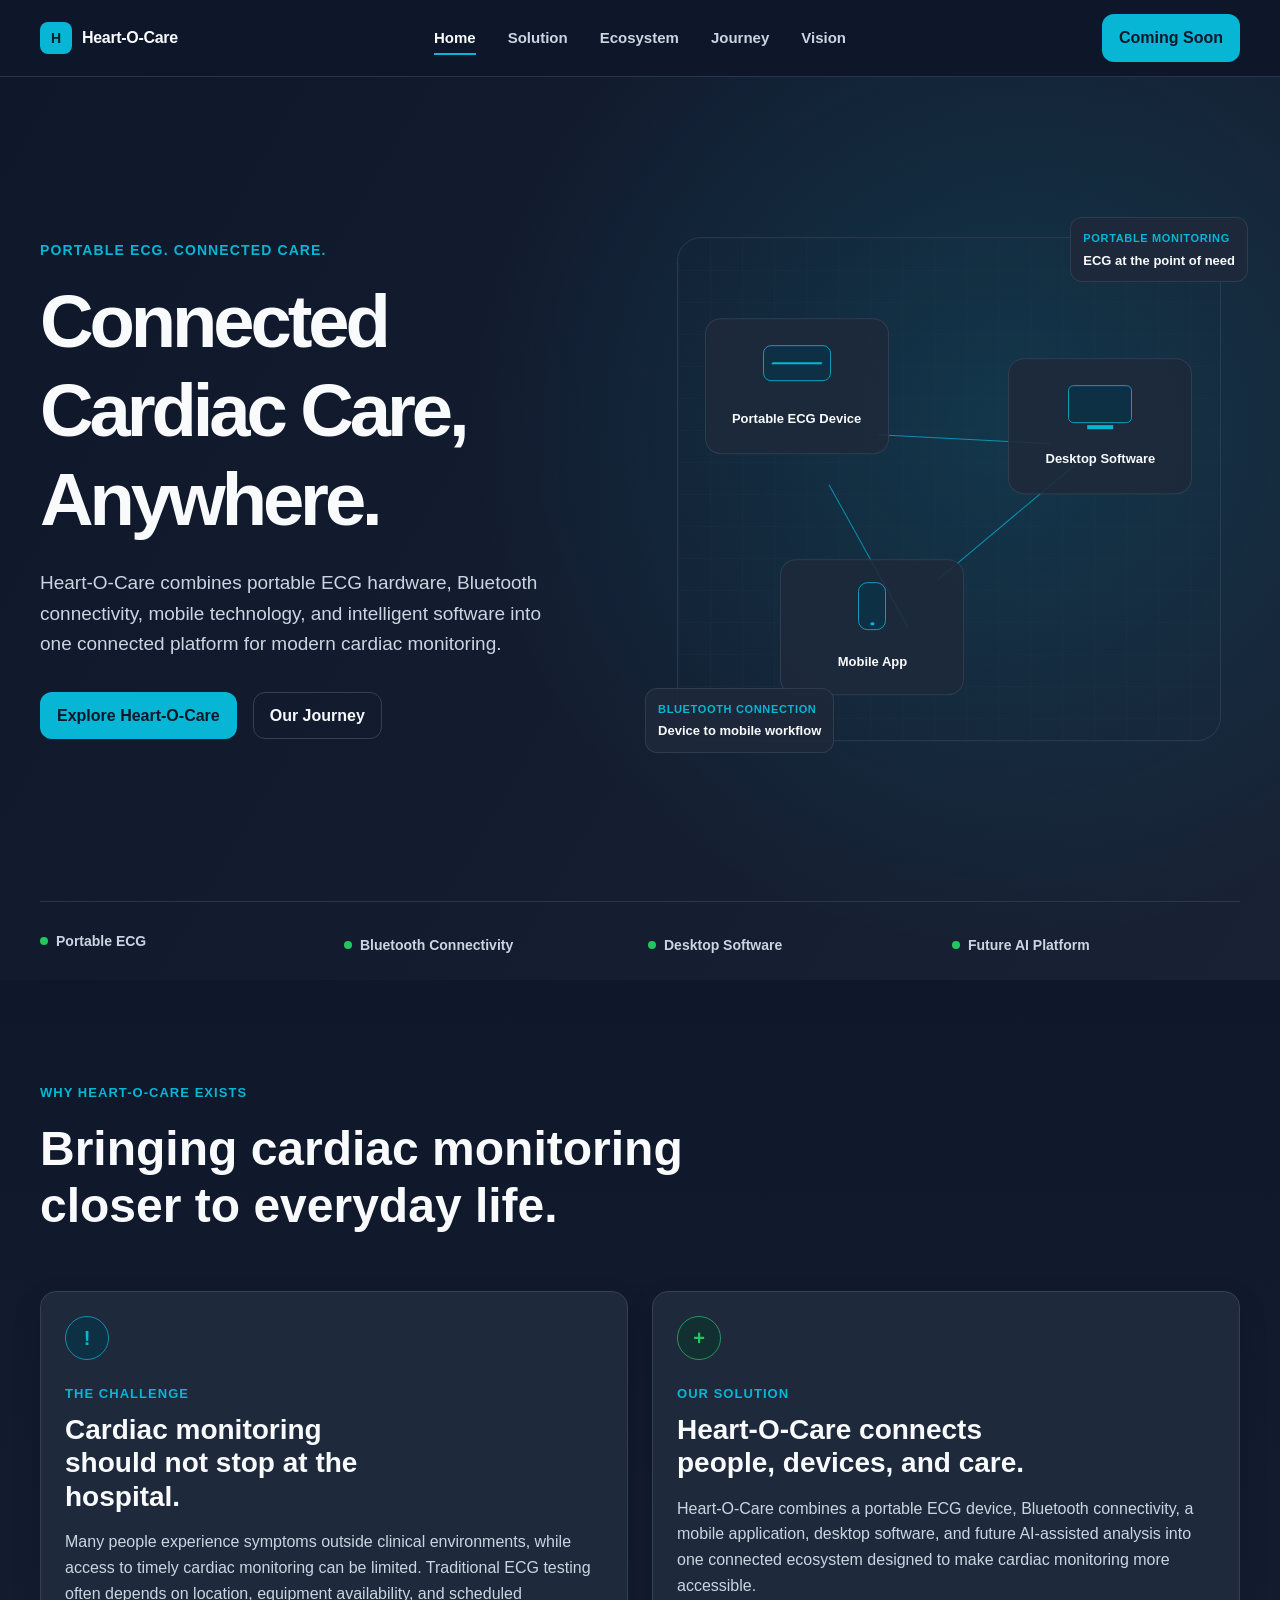
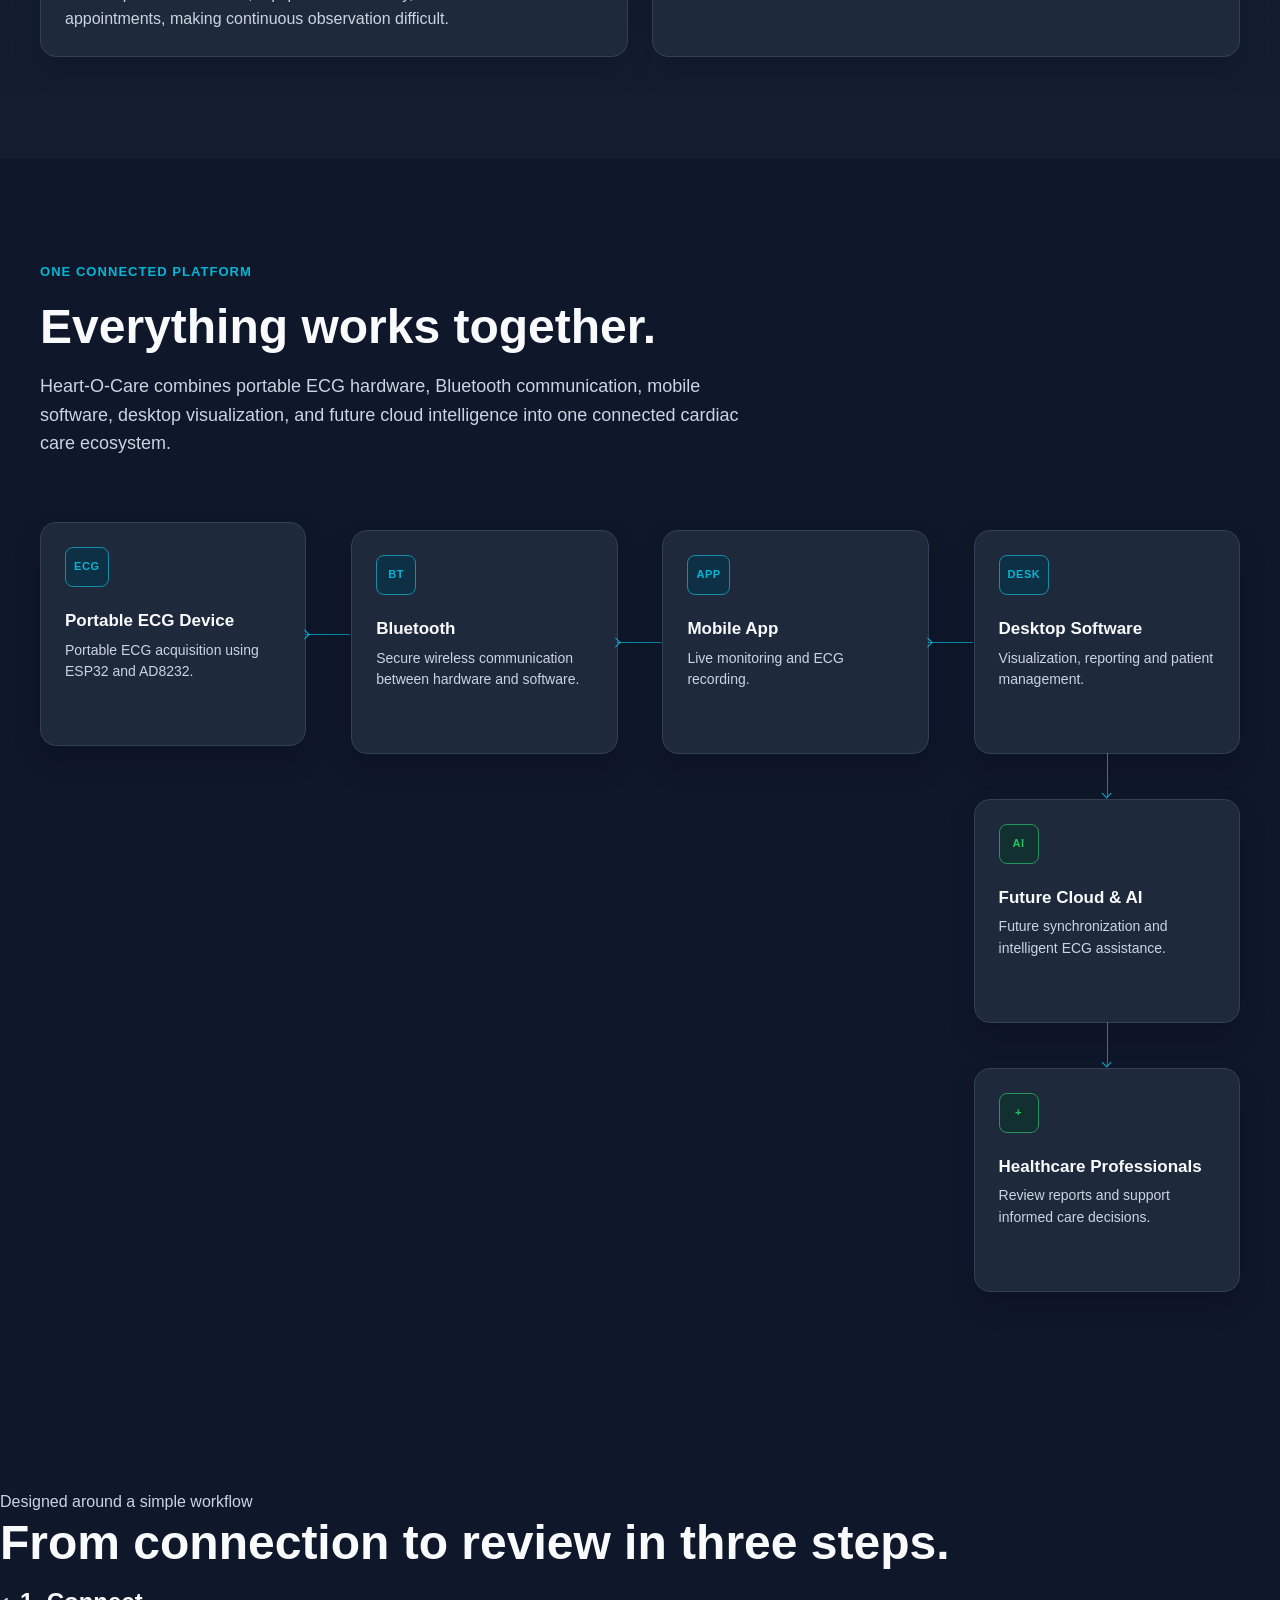
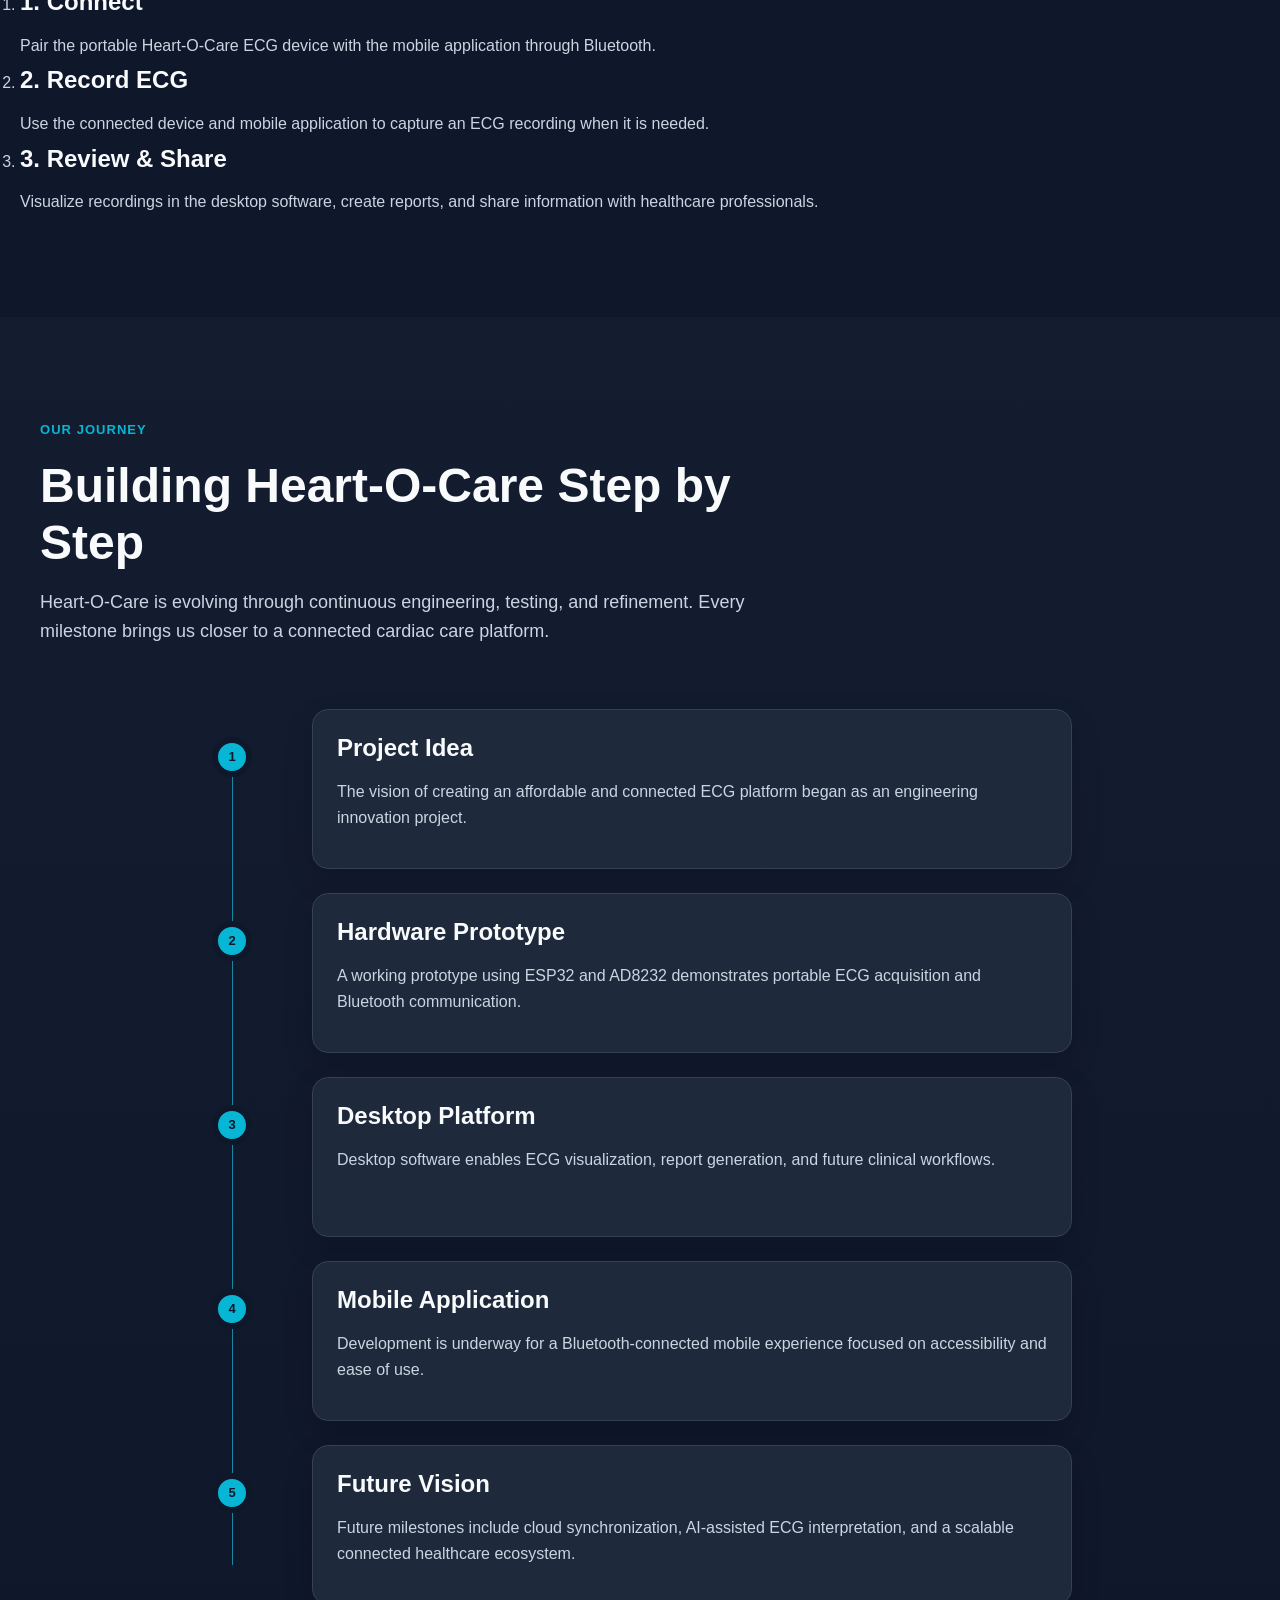
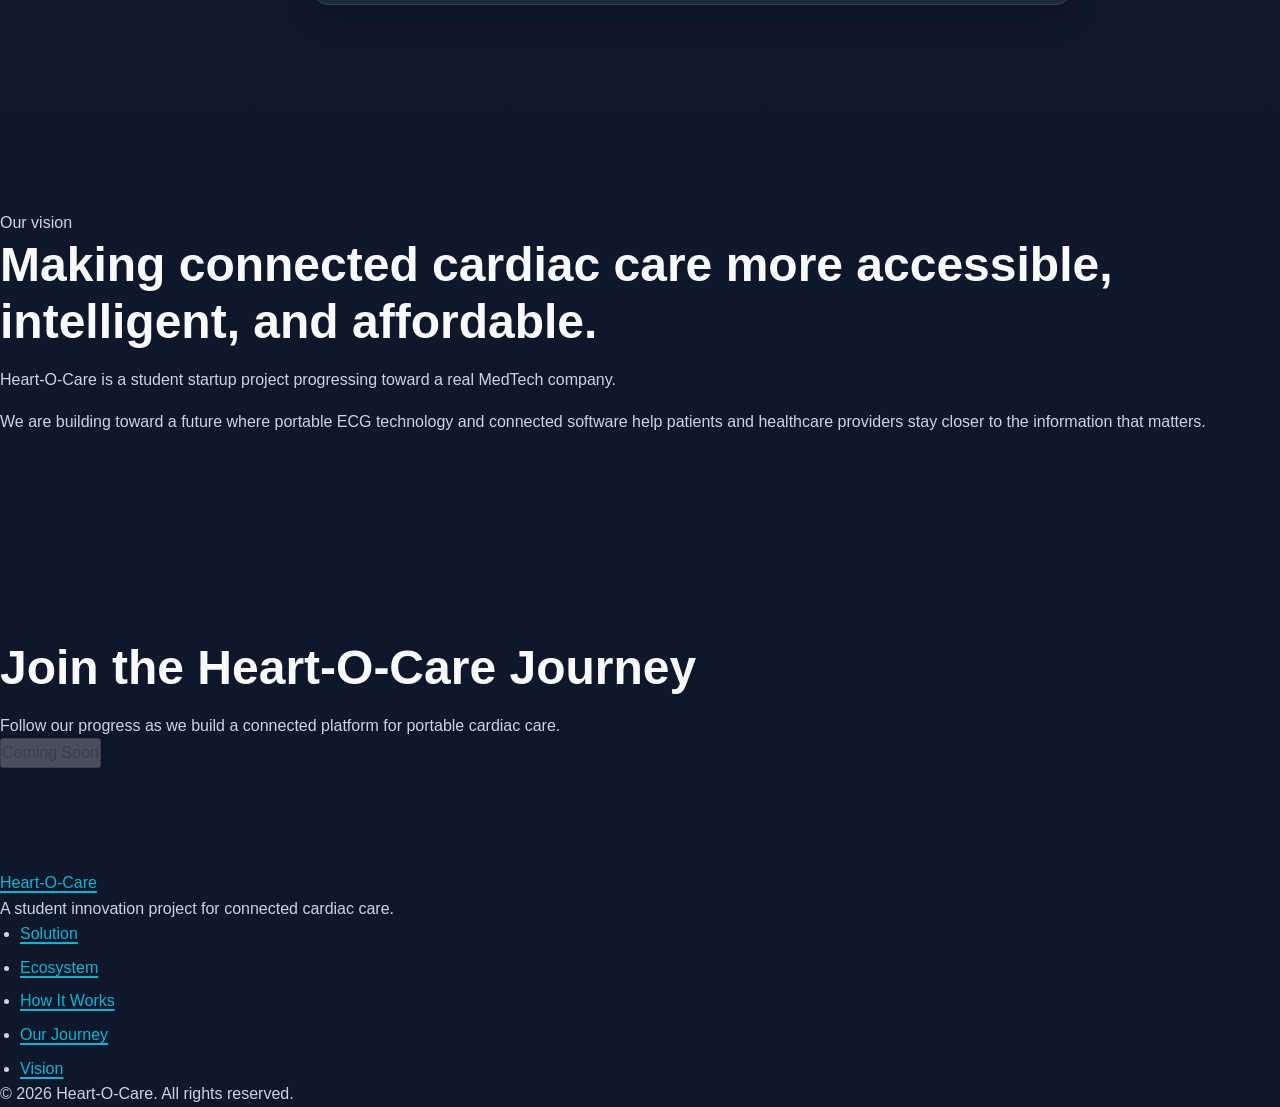
==== index.html @ 66ab2eec "git commit -m "HOC-008: Build responsive prototype journey timeline"" ====
<!DOCTYPE html>
<html lang="en">
<head>
  <meta charset="UTF-8">
  <meta name="viewport" content="width=device-width, initial-scale=1.0">
  <meta name="description" content="Heart-O-Care connects portable ECG hardware, mobile technology, and intelligent software for better cardiac monitoring.">
  <title>Heart-O-Care | Connected Cardiac Care</title>
  <link rel="stylesheet" href="style.css">
  <script src="script.js" defer></script>
</head>
<body>
  <!-- Header and Navigation -->
  <header class="site-header">
    <nav class="site-nav container" aria-label="Primary navigation">
      <a class="brand" href="#hero" aria-label="Heart-O-Care home">
        <span class="brand-mark" aria-hidden="true">H</span>
        <span>Heart-O-Care</span>
      </a>
      <button class="nav-toggle" type="button" aria-expanded="false" aria-controls="primary-navigation">
        <span class="sr-only">Toggle navigation menu</span>
        <span class="nav-toggle__bar" aria-hidden="true"></span>
        <span class="nav-toggle__bar" aria-hidden="true"></span>
        <span class="nav-toggle__bar" aria-hidden="true"></span>
      </button>
      <ul class="nav-menu" id="primary-navigation">
        <li><a class="nav-link" href="#hero" data-nav-link aria-current="page">Home</a></li>
        <li><a class="nav-link" href="#solution" data-nav-link>Solution</a></li>
        <li><a class="nav-link" href="#ecosystem" data-nav-link>Ecosystem</a></li>
        <li><a class="nav-link" href="#prototype-journey" data-nav-link>Journey</a></li>
        <li><a class="nav-link" href="#about" data-nav-link>Vision</a></li>
        <li class="nav-menu__cta"><a class="nav-cta button--primary" href="#contact">Coming Soon</a></li>
      </ul>
      <a class="nav-cta button--primary" href="#contact">Coming Soon</a>
    </nav>
  </header>

  <main>
    <!-- Hero -->
    <section id="hero" class="hero" aria-labelledby="hero-title">
      <div class="container hero__layout">
        <div class="hero__copy">
          <p class="hero__eyebrow">Portable ECG. Connected care.</p>
          <h1 id="hero-title">Connected Cardiac Care,<br>Anywhere.</h1>
          <p class="hero__description">Heart-O-Care combines portable ECG hardware, Bluetooth connectivity, mobile technology, and intelligent software into one connected platform for modern cardiac monitoring.</p>
          <div class="hero__actions" aria-label="Hero actions">
            <a class="button--primary" href="#solution">Explore Heart-O-Care</a>
            <a class="button--secondary" href="#prototype-journey">Our Journey</a>
          </div>
        </div>

        <div class="hero__visual">
          <figure class="platform-diagram" aria-labelledby="platform-diagram-caption">
            <div class="platform-node platform-node--ecg">
              <span class="platform-node__illustration platform-node__illustration--ecg" aria-hidden="true"></span>
              <p>Portable ECG Device</p>
            </div>
            <div class="platform-node platform-node--mobile">
              <span class="platform-node__illustration platform-node__illustration--mobile" aria-hidden="true"></span>
              <p>Mobile App</p>
            </div>
            <div class="platform-node platform-node--desktop">
              <span class="platform-node__illustration platform-node__illustration--desktop" aria-hidden="true"></span>
              <p>Desktop Software</p>
            </div>
            <span class="platform-connector platform-connector--ecg-mobile" aria-hidden="true"></span>
            <span class="platform-connector platform-connector--ecg-desktop" aria-hidden="true"></span>
            <span class="platform-connector platform-connector--mobile-desktop" aria-hidden="true"></span>
            <figcaption id="platform-diagram-caption" class="sr-only">A connected Heart-O-Care platform linking a portable ECG device, mobile app, and desktop software.</figcaption>
          </figure>
          <aside class="hero-info-card hero-info-card--signal" aria-label="Portable monitoring information">
            <span>Portable monitoring</span>
            <strong>ECG at the point of need</strong>
          </aside>
          <aside class="hero-info-card hero-info-card--connection" aria-label="Bluetooth connection information">
            <span>Bluetooth connection</span>
            <strong>Device to mobile workflow</strong>
          </aside>
        </div>
      </div>

      <aside class="hero-trust container" aria-label="Heart-O-Care platform capabilities">
        <ul>
          <li>Portable ECG</li>
          <li>Bluetooth Connectivity</li>
          <li>Desktop Software</li>
          <li>Future AI Platform</li>
        </ul>
      </aside>
    </section>

    <!-- Problem and Solution -->
    <section id="solution" class="problem-solution" aria-labelledby="solution-title">
      <div class="container">
        <header class="problem-solution__intro">
          <p class="problem-solution__eyebrow">Why Heart-O-Care exists</p>
          <h2 id="solution-title">Bringing cardiac monitoring closer to everyday life.</h2>
        </header>
        <div class="problem-solution__grid">
          <article class="card problem-solution__card">
            <span class="problem-solution__icon problem-solution__icon--challenge" aria-hidden="true">!</span>
            <p class="problem-solution__label">The Challenge</p>
            <h3>Cardiac monitoring should not stop at the hospital.</h3>
            <p>Many people experience symptoms outside clinical environments, while access to timely cardiac monitoring can be limited. Traditional ECG testing often depends on location, equipment availability, and scheduled appointments, making continuous observation difficult.</p>
          </article>
          <article class="card problem-solution__card">
            <span class="problem-solution__icon problem-solution__icon--solution" aria-hidden="true">+</span>
            <p class="problem-solution__label">Our Solution</p>
            <h3>Heart-O-Care connects people, devices, and care.</h3>
            <p>Heart-O-Care combines a portable ECG device, Bluetooth connectivity, a mobile application, desktop software, and future AI-assisted analysis into one connected ecosystem designed to make cardiac monitoring more accessible.</p>
          </article>
        </div>
      </div>
    </section>

    <!-- Ecosystem -->
    <section id="ecosystem" class="ecosystem" aria-labelledby="ecosystem-title">
      <div class="container">
        <header class="ecosystem__intro">
          <p class="ecosystem__eyebrow">One Connected Platform</p>
          <h2 id="ecosystem-title">Everything works together.</h2>
          <p>Heart-O-Care combines portable ECG hardware, Bluetooth communication, mobile software, desktop visualization, and future cloud intelligence into one connected cardiac care ecosystem.</p>
        </header>
        <ol class="ecosystem-flow">
          <li class="card ecosystem-card ecosystem-card--device">
            <span class="ecosystem-card__icon" aria-hidden="true">ECG</span>
            <h3>Portable ECG Device</h3>
            <p>Portable ECG acquisition using ESP32 and AD8232.</p>
          </li>
          <li class="card ecosystem-card ecosystem-card--bluetooth">
            <span class="ecosystem-card__icon" aria-hidden="true">BT</span>
            <h3>Bluetooth</h3>
            <p>Secure wireless communication between hardware and software.</p>
          </li>
          <li class="card ecosystem-card ecosystem-card--mobile">
            <span class="ecosystem-card__icon" aria-hidden="true">APP</span>
            <h3>Mobile App</h3>
            <p>Live monitoring and ECG recording.</p>
          </li>
          <li class="card ecosystem-card ecosystem-card--desktop">
            <span class="ecosystem-card__icon" aria-hidden="true">DESK</span>
            <h3>Desktop Software</h3>
            <p>Visualization, reporting and patient management.</p>
          </li>
          <li class="card ecosystem-card ecosystem-card--cloud">
            <span class="ecosystem-card__icon ecosystem-card__icon--accent" aria-hidden="true">AI</span>
            <h3>Future Cloud &amp; AI</h3>
            <p>Future synchronization and intelligent ECG assistance.</p>
          </li>
          <li class="card ecosystem-card ecosystem-card--professionals">
            <span class="ecosystem-card__icon ecosystem-card__icon--accent" aria-hidden="true">+</span>
            <h3>Healthcare Professionals</h3>
            <p>Review reports and support informed care decisions.</p>
          </li>
        </ol>
      </div>
    </section>

    <!-- How It Works -->
    <section id="how-it-works" aria-labelledby="how-it-works-title">
      <header>
        <p>Designed around a simple workflow</p>
        <h2 id="how-it-works-title">From connection to review in three steps.</h2>
      </header>
      <ol>
        <li>
          <h3>1. Connect</h3>
          <p>Pair the portable Heart-O-Care ECG device with the mobile application through Bluetooth.</p>
        </li>
        <li>
          <h3>2. Record ECG</h3>
          <p>Use the connected device and mobile application to capture an ECG recording when it is needed.</p>
        </li>
        <li>
          <h3>3. Review &amp; Share</h3>
          <p>Visualize recordings in the desktop software, create reports, and share information with healthcare professionals.</p>
        </li>
      </ol>
    </section>

    <!-- Prototype Journey -->
    <section id="prototype-journey" class="prototype-journey" aria-labelledby="prototype-journey-title">
      <div class="container">
        <header class="prototype-journey__intro">
          <p class="prototype-journey__eyebrow">Our Journey</p>
          <h2 id="prototype-journey-title">Building Heart-O-Care Step by Step</h2>
          <p>Heart-O-Care is evolving through continuous engineering, testing, and refinement. Every milestone brings us closer to a connected cardiac care platform.</p>
        </header>
        <ol class="timeline">
          <li class="timeline__item">
            <span class="timeline__marker" aria-hidden="true">1</span>
            <article class="card timeline__card">
              <h3>Project Idea</h3>
              <p>The vision of creating an affordable and connected ECG platform began as an engineering innovation project.</p>
            </article>
          </li>
          <li class="timeline__item">
            <span class="timeline__marker" aria-hidden="true">2</span>
            <article class="card timeline__card">
              <h3>Hardware Prototype</h3>
              <p>A working prototype using ESP32 and AD8232 demonstrates portable ECG acquisition and Bluetooth communication.</p>
            </article>
          </li>
          <li class="timeline__item">
            <span class="timeline__marker" aria-hidden="true">3</span>
            <article class="card timeline__card">
              <h3>Desktop Platform</h3>
              <p>Desktop software enables ECG visualization, report generation, and future clinical workflows.</p>
            </article>
          </li>
          <li class="timeline__item">
            <span class="timeline__marker" aria-hidden="true">4</span>
            <article class="card timeline__card">
              <h3>Mobile Application</h3>
              <p>Development is underway for a Bluetooth-connected mobile experience focused on accessibility and ease of use.</p>
            </article>
          </li>
          <li class="timeline__item">
            <span class="timeline__marker" aria-hidden="true">5</span>
            <article class="card timeline__card">
              <h3>Future Vision</h3>
              <p>Future milestones include cloud synchronization, AI-assisted ECG interpretation, and a scalable connected healthcare ecosystem.</p>
            </article>
          </li>
        </ol>
      </div>
    </section>

    <!-- Vision -->
    <section id="about" aria-labelledby="about-title">
      <div>
        <p>Our vision</p>
        <h2 id="about-title">Making connected cardiac care more accessible, intelligent, and affordable.</h2>
      </div>
      <div>
        <p>Heart-O-Care is a student startup project progressing toward a real MedTech company.</p>
        <p>We are building toward a future where portable ECG technology and connected software help patients and healthcare providers stay closer to the information that matters.</p>
      </div>
    </section>

    <!-- Call to Action -->
    <section id="contact" aria-labelledby="contact-title">
      <h2 id="contact-title">Join the Heart-O-Care Journey</h2>
      <p>Follow our progress as we build a connected platform for portable cardiac care.</p>
      <button type="button" disabled>Coming Soon</button>
    </section>
  </main>

  <!-- Footer -->
  <footer>
    <div>
      <a href="#hero">Heart-O-Care</a>
      <p>A student innovation project for connected cardiac care.</p>
    </div>
    <nav aria-label="Footer navigation">
      <ul>
        <li><a href="#solution">Solution</a></li>
        <li><a href="#ecosystem">Ecosystem</a></li>
        <li><a href="#how-it-works">How It Works</a></li>
        <li><a href="#prototype-journey">Our Journey</a></li>
        <li><a href="#about">Vision</a></li>
      </ul>
    </nav>
    <p>&copy; 2026 Heart-O-Care. All rights reserved.</p>
  </footer>
</body>
</html>
---- style.css ----
/* Design tokens */
:root {
  --color-background: #0F172A;
  --color-surface: #1E293B;
  --color-primary: #06B6D4;
  --color-primary-hover: #0891B2;
  --color-accent: #22C55E;
  --color-text-primary: #F8FAFC;
  --color-text-secondary: #CBD5E1;
  --color-border: #334155;

  --font-sans: Inter, "Segoe UI", Arial, sans-serif;
  --container-max-width: 1200px;
  --container-padding: clamp(1.25rem, 4vw, 2rem);
  --section-spacing: clamp(4rem, 8vw, 7rem);
  --space-1: 0.5rem;
  --space-2: 1rem;
  --space-3: 1.5rem;
  --space-4: 2rem;
  --radius: 0.75rem;
  --radius-lg: 1rem;
  --shadow-card: 0 12px 28px rgba(2, 6, 23, 0.2);
  --transition: 180ms ease;
  --transition-navigation: 250ms ease;
}

/* Global reset */
*,
*::before,
*::after {
  box-sizing: border-box;
  margin: 0;
  padding: 0;
}

html {
  scroll-behavior: smooth;
}

body {
  min-width: 320px;
  min-height: 100vh;
  background-color: var(--color-background);
  color: var(--color-text-primary);
  font-family: var(--font-sans);
  font-size: 16px;
  line-height: 1.6;
}

img,
picture,
svg {
  display: block;
  max-width: 100%;
}

button,
input,
textarea,
select {
  font: inherit;
}

button {
  cursor: pointer;
}

button:disabled {
  cursor: not-allowed;
  opacity: 0.65;
}

/* Typography */
h1,
h2,
h3,
h4,
h5,
h6 {
  color: var(--color-text-primary);
  font-weight: 700;
  line-height: 1.2;
  margin-block-end: var(--space-2);
}

h1 {
  font-size: clamp(2.5rem, 6vw, 4.5rem);
}

h2 {
  font-size: clamp(2rem, 4vw, 3rem);
}

h3 {
  font-size: clamp(1.25rem, 2vw, 1.5rem);
}

p,
li,
dd {
  color: var(--color-text-secondary);
}

p + p {
  margin-block-start: var(--space-2);
}

ul,
ol {
  padding-inline-start: 1.25rem;
}

li + li {
  margin-block-start: var(--space-1);
}

/* Links */
a {
  color: var(--color-primary);
  text-decoration-thickness: 0.1em;
  text-underline-offset: 0.18em;
  transition: color var(--transition), text-decoration-color var(--transition);
}

a:hover {
  color: var(--color-primary-hover);
  text-decoration-color: currentColor;
}

/* Layout utilities */
.container {
  width: min(var(--container-max-width), calc(100% - (var(--container-padding) * 2)));
  margin-inline: auto;
}

section {
  padding-block: var(--section-spacing);
}

/* Navigation */
.site-header {
  background-color: color-mix(in srgb, var(--color-background) 84%, transparent);
  backdrop-filter: blur(18px);
  border-bottom: 1px solid color-mix(in srgb, var(--color-border) 72%, transparent);
  position: sticky;
  top: 0;
  transition: background-color var(--transition-navigation), border-color var(--transition-navigation);
  z-index: 1000;
}

.site-nav {
  align-items: center;
  display: grid;
  grid-template-columns: 1fr auto 1fr;
  min-height: 4.75rem;
}

.brand {
  align-items: center;
  color: var(--color-text-primary);
  display: inline-flex;
  font-size: 1rem;
  font-weight: 700;
  gap: 0.625rem;
  justify-self: start;
  letter-spacing: -0.02em;
  text-decoration: none;
}

.brand:hover {
  color: var(--color-text-primary);
}

.brand-mark {
  align-items: center;
  background-color: var(--color-primary);
  border-radius: 0.5rem;
  color: var(--color-background);
  display: inline-flex;
  font-size: 0.875rem;
  font-weight: 800;
  height: 2rem;
  justify-content: center;
  width: 2rem;
}

.nav-menu {
  align-items: center;
  display: flex;
  gap: var(--space-1);
  justify-self: center;
  list-style: none;
  padding: 0;
}

.nav-menu li + li {
  margin: 0;
}

.nav-menu__cta {
  display: none;
}

.nav-link {
  color: var(--color-text-secondary);
  display: inline-flex;
  font-size: 0.9375rem;
  font-weight: 700;
  padding: 0.5rem 0.75rem;
  position: relative;
  text-decoration: none;
  transition: color var(--transition-navigation);
}

.nav-link::after {
  background-color: var(--color-primary);
  bottom: 0.2rem;
  content: "";
  height: 2px;
  left: 0.75rem;
  position: absolute;
  right: 0.75rem;
  transform: scaleX(0);
  transform-origin: left;
  transition: transform var(--transition-navigation);
}

.nav-link:hover,
.nav-link[aria-current="page"] {
  color: var(--color-text-primary);
}

.nav-link:hover::after,
.nav-link[aria-current="page"]::after {
  transform: scaleX(1);
}

.nav-cta {
  justify-self: end;
  white-space: nowrap;
}

.nav-toggle {
  align-items: center;
  background-color: transparent;
  border: 1px solid var(--color-border);
  border-radius: var(--radius);
  display: none;
  flex-direction: column;
  gap: 0.25rem;
  height: 2.75rem;
  justify-content: center;
  padding: 0;
  width: 2.75rem;
}

.nav-toggle__bar {
  background-color: var(--color-text-primary);
  border-radius: 999px;
  height: 2px;
  transition: transform var(--transition-navigation), opacity var(--transition-navigation);
  width: 1.125rem;
}

@media (max-width: 47.9375rem) {
  .site-nav {
    grid-template-columns: 1fr auto;
    position: relative;
  }

  .nav-toggle {
    display: inline-flex;
    justify-self: end;
  }

  .nav-cta {
    display: none;
  }

  .nav-menu__cta {
    display: block;
    padding: var(--space-2);
  }

  .nav-menu .nav-cta {
    display: inline-flex;
    width: 100%;
  }

  .nav-menu {
    align-items: stretch;
    background-color: var(--color-surface);
    border: 1px solid var(--color-border);
    border-radius: var(--radius-lg);
    display: grid;
    gap: 0;
    grid-column: 1 / -1;
    margin-block-start: -0.25rem;
    max-height: 0;
    opacity: 0;
    overflow: hidden;
    pointer-events: none;
    transform: translateY(-0.5rem);
    transition: max-height var(--transition-navigation), opacity var(--transition-navigation), transform var(--transition-navigation), visibility var(--transition-navigation);
    visibility: hidden;
    width: 100%;
  }

  .site-nav.is-menu-open .nav-menu {
    margin-block-end: 0.75rem;
    max-height: 22rem;
    opacity: 1;
    pointer-events: auto;
    transform: translateY(0);
    visibility: visible;
  }

  .nav-link {
    display: flex;
    padding: 0.875rem var(--space-2);
  }

  .nav-link::after {
    bottom: 0.5rem;
    left: var(--space-2);
    right: auto;
    width: 1.5rem;
  }

  .site-nav.is-menu-open .nav-toggle__bar:nth-child(2) {
    transform: translateY(0.375rem) rotate(45deg);
  }

  .site-nav.is-menu-open .nav-toggle__bar:nth-child(3) {
    opacity: 0;
  }

  .site-nav.is-menu-open .nav-toggle__bar:nth-child(4) {
    transform: translateY(-0.375rem) rotate(-45deg);
  }
}

/* Hero */
.hero {
  background:
    radial-gradient(circle at 78% 38%, color-mix(in srgb, var(--color-primary) 16%, transparent), transparent 33rem),
    linear-gradient(120deg, var(--color-background), color-mix(in srgb, var(--color-surface) 62%, var(--color-background)));
  overflow: hidden;
  padding-block: 0;
}

.hero__layout {
  align-items: center;
  display: grid;
  gap: clamp(3rem, 7vw, 6rem);
  grid-template-columns: minmax(0, 0.95fr) minmax(0, 1.05fr);
  min-height: calc(100svh - 4.75rem);
  padding-block: clamp(4rem, 8vw, 7rem);
}

.hero__copy {
  max-width: 42rem;
}

.hero__eyebrow {
  color: var(--color-primary);
  font-size: 0.875rem;
  font-weight: 700;
  letter-spacing: 0.08em;
  margin-block-end: var(--space-2);
  text-transform: uppercase;
}

.hero h1 {
  font-size: clamp(2.8rem, 5.8vw, 5.25rem);
  letter-spacing: -0.055em;
  margin-block-end: var(--space-3);
}

.hero__description {
  font-size: clamp(1rem, 1.5vw, 1.1875rem);
  max-width: 38rem;
}

.hero__actions {
  display: flex;
  flex-wrap: wrap;
  gap: var(--space-2);
  margin-block-start: var(--space-4);
}

.hero__visual {
  min-height: 34rem;
  position: relative;
}

.platform-diagram {
  aspect-ratio: 1.08;
  border: 1px solid color-mix(in srgb, var(--color-border) 78%, transparent);
  border-radius: 1.5rem;
  inset: 50% auto auto 50%;
  margin: 0;
  max-width: 34rem;
  position: absolute;
  transform: translate(-50%, -50%);
  width: min(100%, 34rem);
}

.platform-diagram::before {
  background-image:
    linear-gradient(color-mix(in srgb, var(--color-border) 28%, transparent) 1px, transparent 1px),
    linear-gradient(90deg, color-mix(in srgb, var(--color-border) 28%, transparent) 1px, transparent 1px);
  background-size: 2rem 2rem;
  border-radius: inherit;
  content: "";
  inset: 0;
  opacity: 0.5;
  position: absolute;
}

.platform-node {
  align-items: center;
  background-color: color-mix(in srgb, var(--color-surface) 88%, transparent);
  border: 1px solid color-mix(in srgb, var(--color-border) 84%, transparent);
  border-radius: var(--radius-lg);
  display: grid;
  gap: 0.625rem;
  justify-items: center;
  min-height: 8.5rem;
  padding: var(--space-2);
  position: absolute;
  text-align: center;
  width: clamp(8.75rem, 34%, 11.5rem);
  z-index: 1;
}

.platform-node p {
  color: var(--color-text-primary);
  font-size: 0.8125rem;
  font-weight: 700;
  line-height: 1.3;
}

.platform-node--ecg {
  left: 5%;
  top: 16%;
}

.platform-node--mobile {
  bottom: 9%;
  left: 19%;
}

.platform-node--desktop {
  right: 5%;
  top: 24%;
}

.platform-node__illustration {
  background-color: color-mix(in srgb, var(--color-primary) 16%, var(--color-background));
  border: 1px solid color-mix(in srgb, var(--color-primary) 76%, var(--color-border));
  display: block;
  position: relative;
}

.platform-node__illustration--ecg {
  border-radius: 0.5rem;
  height: 2.25rem;
  width: 4.25rem;
}

.platform-node__illustration--ecg::after {
  border-top: 2px solid var(--color-primary);
  content: "";
  left: 0.5rem;
  position: absolute;
  top: 1rem;
  transform: skewX(-32deg);
  width: 3.1rem;
}

.platform-node__illustration--mobile {
  border-radius: 0.6rem;
  height: 3rem;
  width: 1.75rem;
}

.platform-node__illustration--mobile::after {
  background-color: var(--color-primary);
  border-radius: 999px;
  bottom: 0.25rem;
  content: "";
  height: 0.2rem;
  left: 50%;
  position: absolute;
  transform: translateX(-50%);
  width: 0.2rem;
}

.platform-node__illustration--desktop {
  border-radius: 0.35rem;
  height: 2.4rem;
  width: 4rem;
}

.platform-node__illustration--desktop::after {
  background-color: var(--color-primary);
  bottom: -0.45rem;
  content: "";
  height: 0.25rem;
  left: 50%;
  position: absolute;
  transform: translateX(-50%);
  width: 1.6rem;
}

.platform-connector {
  border-top: 1px solid color-mix(in srgb, var(--color-primary) 72%, transparent);
  position: absolute;
  transform-origin: left center;
  z-index: 0;
}

.platform-connector--ecg-mobile {
  left: 28%;
  top: 49%;
  transform: rotate(61deg);
  width: 30%;
}

.platform-connector--ecg-desktop {
  left: 37%;
  top: 39%;
  transform: rotate(3deg);
  width: 32%;
}

.platform-connector--mobile-desktop {
  left: 48%;
  top: 68%;
  transform: rotate(-40deg);
  width: 33%;
}

.hero-info-card {
  background-color: color-mix(in srgb, var(--color-surface) 90%, transparent);
  border: 1px solid color-mix(in srgb, var(--color-border) 84%, transparent);
  border-radius: var(--radius);
  display: grid;
  gap: 0.25rem;
  max-width: 12rem;
  padding: 0.75rem;
  position: absolute;
}

.hero-info-card span {
  color: var(--color-primary);
  font-size: 0.6875rem;
  font-weight: 700;
  letter-spacing: 0.06em;
  text-transform: uppercase;
}

.hero-info-card strong {
  color: var(--color-text-primary);
  font-size: 0.8125rem;
  line-height: 1.35;
}

.hero-info-card--signal {
  right: -0.5rem;
  top: 0;
}

.hero-info-card--connection {
  bottom: 0.5rem;
  left: -0.75rem;
}

.hero-trust {
  border-top: 1px solid color-mix(in srgb, var(--color-border) 72%, transparent);
  padding-block: var(--space-3);
}

.hero-trust ul {
  display: grid;
  gap: var(--space-2);
  grid-template-columns: repeat(4, 1fr);
  list-style: none;
  padding: 0;
}

.hero-trust li {
  align-items: center;
  color: var(--color-text-secondary);
  display: flex;
  font-size: 0.875rem;
  font-weight: 700;
  gap: 0.5rem;
}

.hero-trust li::before {
  background-color: var(--color-accent);
  border-radius: 999px;
  content: "";
  height: 0.5rem;
  width: 0.5rem;
}

@media (max-width: 64rem) {
  .hero__layout {
    gap: var(--space-4);
  }

  .hero__visual {
    min-height: 29rem;
  }

  .hero-info-card--signal {
    right: 0;
  }

  .hero-info-card--connection {
    left: 0;
  }
}

@media (max-width: 47.9375rem) {
  .hero__layout {
    grid-template-columns: 1fr;
    min-height: auto;
    padding-block: clamp(3.5rem, 12vw, 5rem);
  }

  .hero__visual {
    min-height: clamp(25rem, 88vw, 31rem);
    width: min(100%, 34rem);
  }

  .hero-trust ul {
    grid-template-columns: repeat(2, 1fr);
  }
}

@media (max-width: 30rem) {
  .hero h1 {
    font-size: clamp(2.5rem, 12vw, 3.25rem);
  }

  .hero__actions {
    align-items: stretch;
    flex-direction: column;
  }

  .hero__actions a {
    width: 100%;
  }

  .hero-info-card {
    max-width: 10rem;
  }

  .hero-trust ul {
    grid-template-columns: 1fr;
  }
}

/* Problem and solution */
.problem-solution {
  background: linear-gradient(180deg, var(--color-background), color-mix(in srgb, var(--color-surface) 38%, var(--color-background)));
}

.problem-solution__intro {
  margin-block-end: clamp(2rem, 5vw, 3.5rem);
  max-width: 45rem;
}

.problem-solution__eyebrow,
.problem-solution__label {
  color: var(--color-primary);
  font-size: 0.8125rem;
  font-weight: 700;
  letter-spacing: 0.08em;
  text-transform: uppercase;
}

.problem-solution__eyebrow {
  margin-block-end: var(--space-2);
}

.problem-solution__grid {
  align-items: stretch;
  display: grid;
  gap: var(--space-3);
  grid-template-columns: repeat(2, minmax(0, 1fr));
}

.problem-solution__card {
  display: flex;
  flex-direction: column;
  height: 100%;
  padding: clamp(1.5rem, 4vw, 2.5rem);
  transition: border-color var(--transition-navigation), box-shadow var(--transition-navigation), transform var(--transition-navigation);
}

.problem-solution__card:hover {
  border-color: color-mix(in srgb, var(--color-primary) 65%, var(--color-border));
  box-shadow: 0 18px 36px color-mix(in srgb, var(--color-background) 38%, transparent);
  transform: translateY(-0.25rem);
}

.problem-solution__icon {
  align-items: center;
  background-color: color-mix(in srgb, var(--color-primary) 16%, var(--color-background));
  border: 1px solid color-mix(in srgb, var(--color-primary) 65%, var(--color-border));
  border-radius: 999px;
  color: var(--color-primary);
  display: inline-flex;
  font-size: 1.25rem;
  font-weight: 700;
  height: 2.75rem;
  justify-content: center;
  margin-block-end: var(--space-3);
  width: 2.75rem;
}

.problem-solution__icon--solution {
  background-color: color-mix(in srgb, var(--color-accent) 14%, var(--color-background));
  border-color: color-mix(in srgb, var(--color-accent) 62%, var(--color-border));
  color: var(--color-accent);
}

.problem-solution__label {
  margin-block-end: var(--space-1);
}

.problem-solution__card h3 {
  font-size: clamp(1.4rem, 2.5vw, 1.75rem);
  max-width: 22rem;
}

@media (max-width: 47.9375rem) {
  .problem-solution__grid {
    grid-template-columns: 1fr;
  }
}

/* Ecosystem */
.ecosystem {
  background-color: var(--color-background);
}

.ecosystem__intro {
  margin-block-end: clamp(2.5rem, 6vw, 4rem);
  max-width: 48rem;
}

.ecosystem__eyebrow {
  color: var(--color-primary);
  font-size: 0.8125rem;
  font-weight: 700;
  letter-spacing: 0.08em;
  margin-block-end: var(--space-2);
  text-transform: uppercase;
}

.ecosystem__intro > p:last-child {
  font-size: clamp(1rem, 1.5vw, 1.125rem);
  max-width: 44rem;
}

.ecosystem-flow {
  --ecosystem-flow-gap: clamp(1.5rem, 3.5vw, 3rem);

  display: grid;
  gap: var(--ecosystem-flow-gap);
  grid-template-columns: repeat(4, minmax(0, 1fr));
  list-style: none;
  padding: 0;
  position: relative;
}

.ecosystem-card {
  align-items: flex-start;
  display: flex;
  flex-direction: column;
  height: 100%;
  min-height: 13.5rem;
  padding: var(--space-3);
  position: relative;
  transition: border-color var(--transition-navigation), box-shadow var(--transition-navigation), transform var(--transition-navigation);
}

.ecosystem-card:hover {
  border-color: color-mix(in srgb, var(--color-primary) 65%, var(--color-border));
  box-shadow: 0 18px 36px color-mix(in srgb, var(--color-background) 38%, transparent);
  transform: translateY(-0.25rem);
}

.ecosystem-card__icon {
  align-items: center;
  background-color: color-mix(in srgb, var(--color-primary) 16%, var(--color-background));
  border: 1px solid color-mix(in srgb, var(--color-primary) 65%, var(--color-border));
  border-radius: 0.5rem;
  color: var(--color-primary);
  display: inline-flex;
  font-size: 0.6875rem;
  font-weight: 800;
  height: 2.5rem;
  justify-content: center;
  letter-spacing: 0.05em;
  margin-block-end: var(--space-3);
  min-width: 2.5rem;
  padding-inline: 0.5rem;
}

.ecosystem-card__icon--accent {
  background-color: color-mix(in srgb, var(--color-accent) 14%, var(--color-background));
  border-color: color-mix(in srgb, var(--color-accent) 62%, var(--color-border));
  color: var(--color-accent);
}

.ecosystem-card h3 {
  font-size: 1.0625rem;
  margin-block-end: var(--space-1);
}

.ecosystem-card p {
  font-size: 0.875rem;
  line-height: 1.55;
}

.ecosystem-card--cloud {
  grid-column: 4;
  grid-row: 2;
}

.ecosystem-card--professionals {
  grid-column: 4;
  grid-row: 3;
}

@media (min-width: 60rem) {
  .ecosystem-card--device::after,
  .ecosystem-card--bluetooth::after,
  .ecosystem-card--mobile::after {
    background-color: color-mix(in srgb, var(--color-primary) 72%, transparent);
    content: "";
    height: 1px;
    position: absolute;
    right: 0;
    top: 50%;
    transform: translateX(100%);
    width: var(--ecosystem-flow-gap);
  }

  .ecosystem-card--device::before,
  .ecosystem-card--bluetooth::before,
  .ecosystem-card--mobile::before {
    border-right: 1px solid var(--color-primary);
    border-top: 1px solid var(--color-primary);
    content: "";
    height: 0.45rem;
    position: absolute;
    right: 0;
    top: calc(50% - 0.2rem);
    transform: translateX(calc(100% - 0.25rem)) rotate(45deg);
    width: 0.45rem;
  }

  .ecosystem-card--desktop::after,
  .ecosystem-card--cloud::after {
    border-left: 1px solid color-mix(in srgb, var(--color-primary) 72%, transparent);
    content: "";
    height: var(--ecosystem-flow-gap);
    left: 50%;
    position: absolute;
    top: 100%;
  }

  .ecosystem-card--desktop::before,
  .ecosystem-card--cloud::before {
    border-bottom: 1px solid var(--color-primary);
    border-right: 1px solid var(--color-primary);
    content: "";
    height: 0.45rem;
    left: calc(50% - 0.25rem);
    position: absolute;
    top: calc(100% + var(--ecosystem-flow-gap) - 0.5rem);
    transform: rotate(45deg);
    width: 0.45rem;
  }
}

@media (max-width: 59.9375rem) {
  .ecosystem-flow {
    gap: clamp(3.5rem, 9vw, 5rem);
    grid-template-columns: 1fr;
    max-width: 34rem;
  }

  .ecosystem-card--cloud,
  .ecosystem-card--professionals {
    grid-column: auto;
    grid-row: auto;
  }

  .ecosystem-card:not(.ecosystem-card--professionals)::after {
    border-left: 1px solid color-mix(in srgb, var(--color-primary) 72%, transparent);
    content: "";
    height: clamp(3.5rem, 9vw, 5rem);
    left: 50%;
    position: absolute;
    top: 100%;
  }

  .ecosystem-card:not(.ecosystem-card--professionals)::before {
    border-bottom: 1px solid var(--color-primary);
    border-right: 1px solid var(--color-primary);
    content: "";
    height: 0.45rem;
    left: calc(50% - 0.25rem);
    position: absolute;
    top: calc(100% + clamp(3.5rem, 9vw, 5rem) - 0.5rem);
    transform: rotate(45deg);
    width: 0.45rem;
  }
}

/* Prototype journey */
.prototype-journey {
  background: linear-gradient(180deg, color-mix(in srgb, var(--color-surface) 34%, var(--color-background)), var(--color-background));
}

.prototype-journey__intro {
  margin-block-end: clamp(2.5rem, 6vw, 4rem);
  max-width: 48rem;
}

.prototype-journey__eyebrow {
  color: var(--color-primary);
  font-size: 0.8125rem;
  font-weight: 700;
  letter-spacing: 0.08em;
  margin-block-end: var(--space-2);
  text-transform: uppercase;
}

.prototype-journey__intro > p:last-child {
  font-size: clamp(1rem, 1.5vw, 1.125rem);
  max-width: 45rem;
}

.timeline {
  list-style: none;
  margin: 0;
  max-width: 54rem;
  padding: 0;
  position: relative;
}

.timeline::before {
  background-color: color-mix(in srgb, var(--color-primary) 60%, var(--color-border));
  bottom: 2.5rem;
  content: "";
  left: 1.25rem;
  position: absolute;
  top: 2.5rem;
  width: 1px;
}

.timeline__item {
  padding-inline-start: clamp(4rem, 8vw, 5.5rem);
  position: relative;
}

.timeline__item + .timeline__item {
  margin-block-start: var(--space-3);
}

.timeline__marker {
  align-items: center;
  background-color: var(--color-primary);
  border: 0.4rem solid var(--color-background);
  border-radius: 999px;
  color: var(--color-background);
  display: inline-flex;
  font-size: 0.8125rem;
  font-weight: 800;
  height: 2.5rem;
  justify-content: center;
  left: 0;
  position: absolute;
  top: 1.75rem;
  width: 2.5rem;
  z-index: 1;
}

.timeline__card {
  min-height: 10rem;
  padding: clamp(1.5rem, 4vw, 2rem);
  transition: border-color var(--transition-navigation), box-shadow var(--transition-navigation), transform var(--transition-navigation);
}

.timeline__card:hover {
  border-color: color-mix(in srgb, var(--color-primary) 65%, var(--color-border));
  box-shadow: 0 18px 36px color-mix(in srgb, var(--color-background) 38%, transparent);
  transform: translateY(-0.25rem);
}

.timeline__card h3 {
  font-size: clamp(1.25rem, 2vw, 1.5rem);
}

@media (min-width: 60rem) {
  .timeline {
    margin-inline: auto;
  }

  .timeline__item {
    padding-inline-start: 6.5rem;
  }

  .timeline::before {
    left: 1.5rem;
  }

  .timeline__marker {
    left: 0.25rem;
  }
}

/* Buttons */
.button,
.button--primary,
.button--secondary {
  align-items: center;
  border: 1px solid transparent;
  border-radius: var(--radius);
  display: inline-flex;
  font-weight: 700;
  gap: var(--space-1);
  justify-content: center;
  min-height: 2.75rem;
  padding: 0.625rem 1rem;
  text-decoration: none;
  transition: background-color var(--transition), border-color var(--transition), color var(--transition), box-shadow var(--transition), transform var(--transition);
}

.button--primary {
  background-color: var(--color-primary);
  color: var(--color-background);
}

.button--primary:hover {
  background-color: var(--color-primary-hover);
  box-shadow: 0 8px 20px rgba(6, 182, 212, 0.24);
  color: var(--color-background);
  transform: translateY(-1px);
}

.button--secondary {
  background-color: transparent;
  border-color: var(--color-border);
  color: var(--color-text-primary);
}

.button--secondary:hover {
  border-color: var(--color-primary);
  color: var(--color-primary);
  transform: translateY(-1px);
}

/* Reusable card */
.card {
  background-color: var(--color-surface);
  border: 1px solid var(--color-border);
  border-radius: var(--radius-lg);
  box-shadow: var(--shadow-card);
  padding: var(--space-3);
}

/* Accessibility utilities */
.sr-only {
  height: 1px;
  margin: -1px;
  overflow: hidden;
  padding: 0;
  position: absolute;
  white-space: nowrap;
  width: 1px;
  clip: rect(0, 0, 0, 0);
}

:focus-visible {
  outline: 3px solid var(--color-accent);
  outline-offset: 3px;
}

@media (max-width: 48rem) {
  :root {
    --section-spacing: clamp(3rem, 10vw, 5rem);
  }
}

@media (prefers-reduced-motion: reduce) {
  html {
    scroll-behavior: auto;
  }

  *,
  *::before,
  *::after {
    animation-duration: 0.01ms !important;
    animation-iteration-count: 1 !important;
    scroll-behavior: auto !important;
    transition-duration: 0.01ms !important;
  }
}
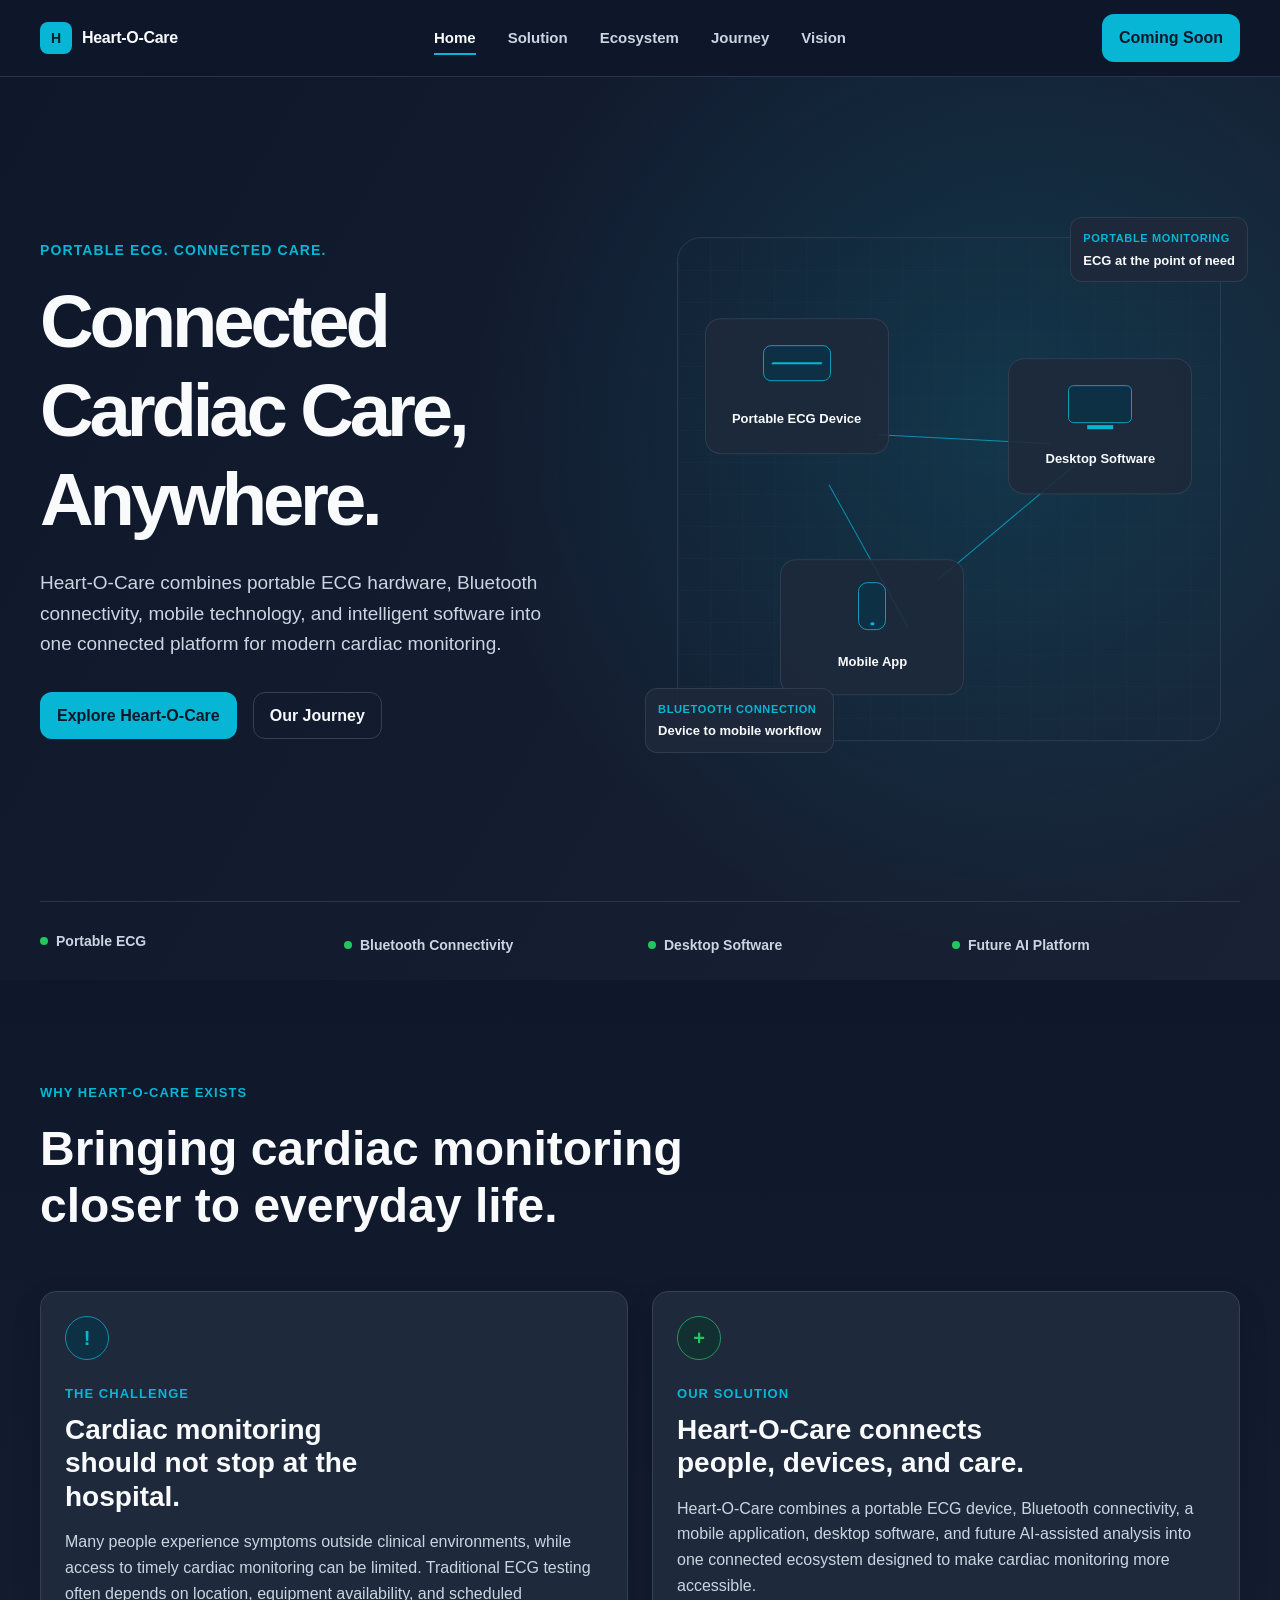
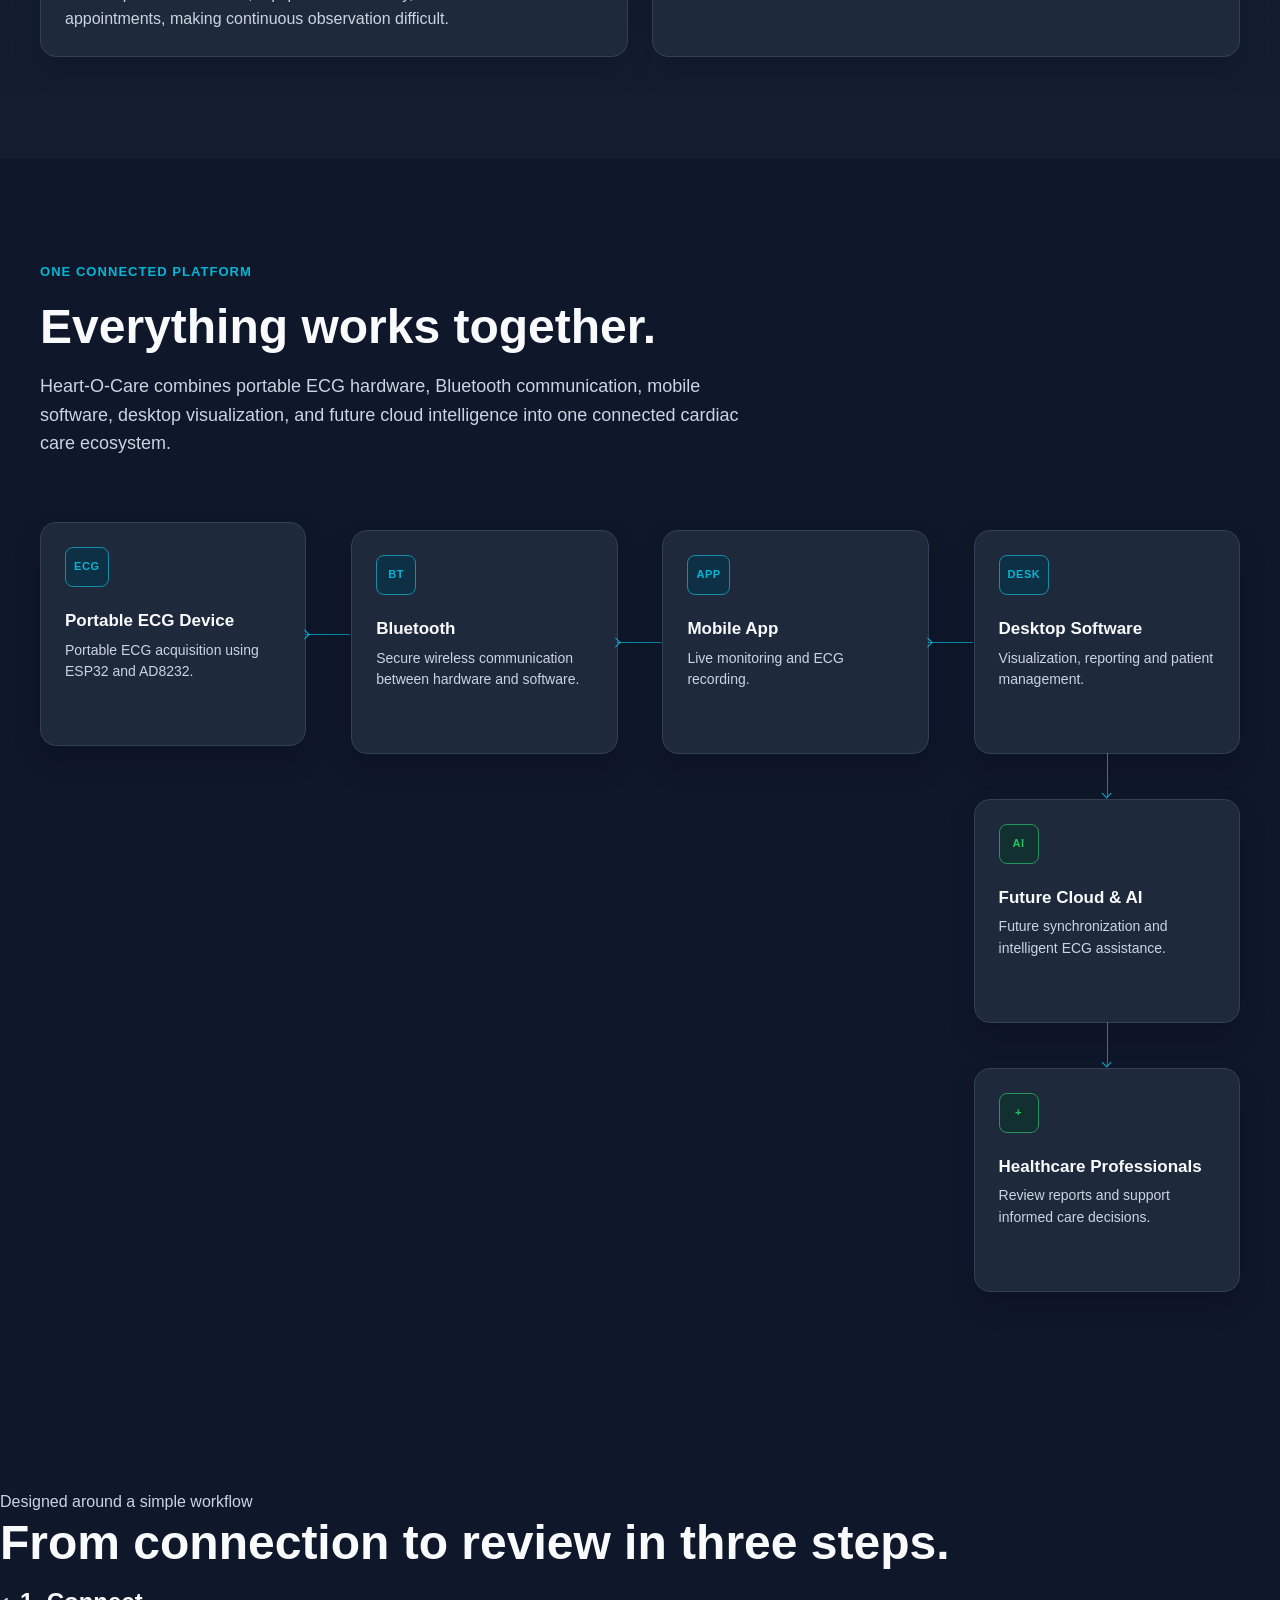
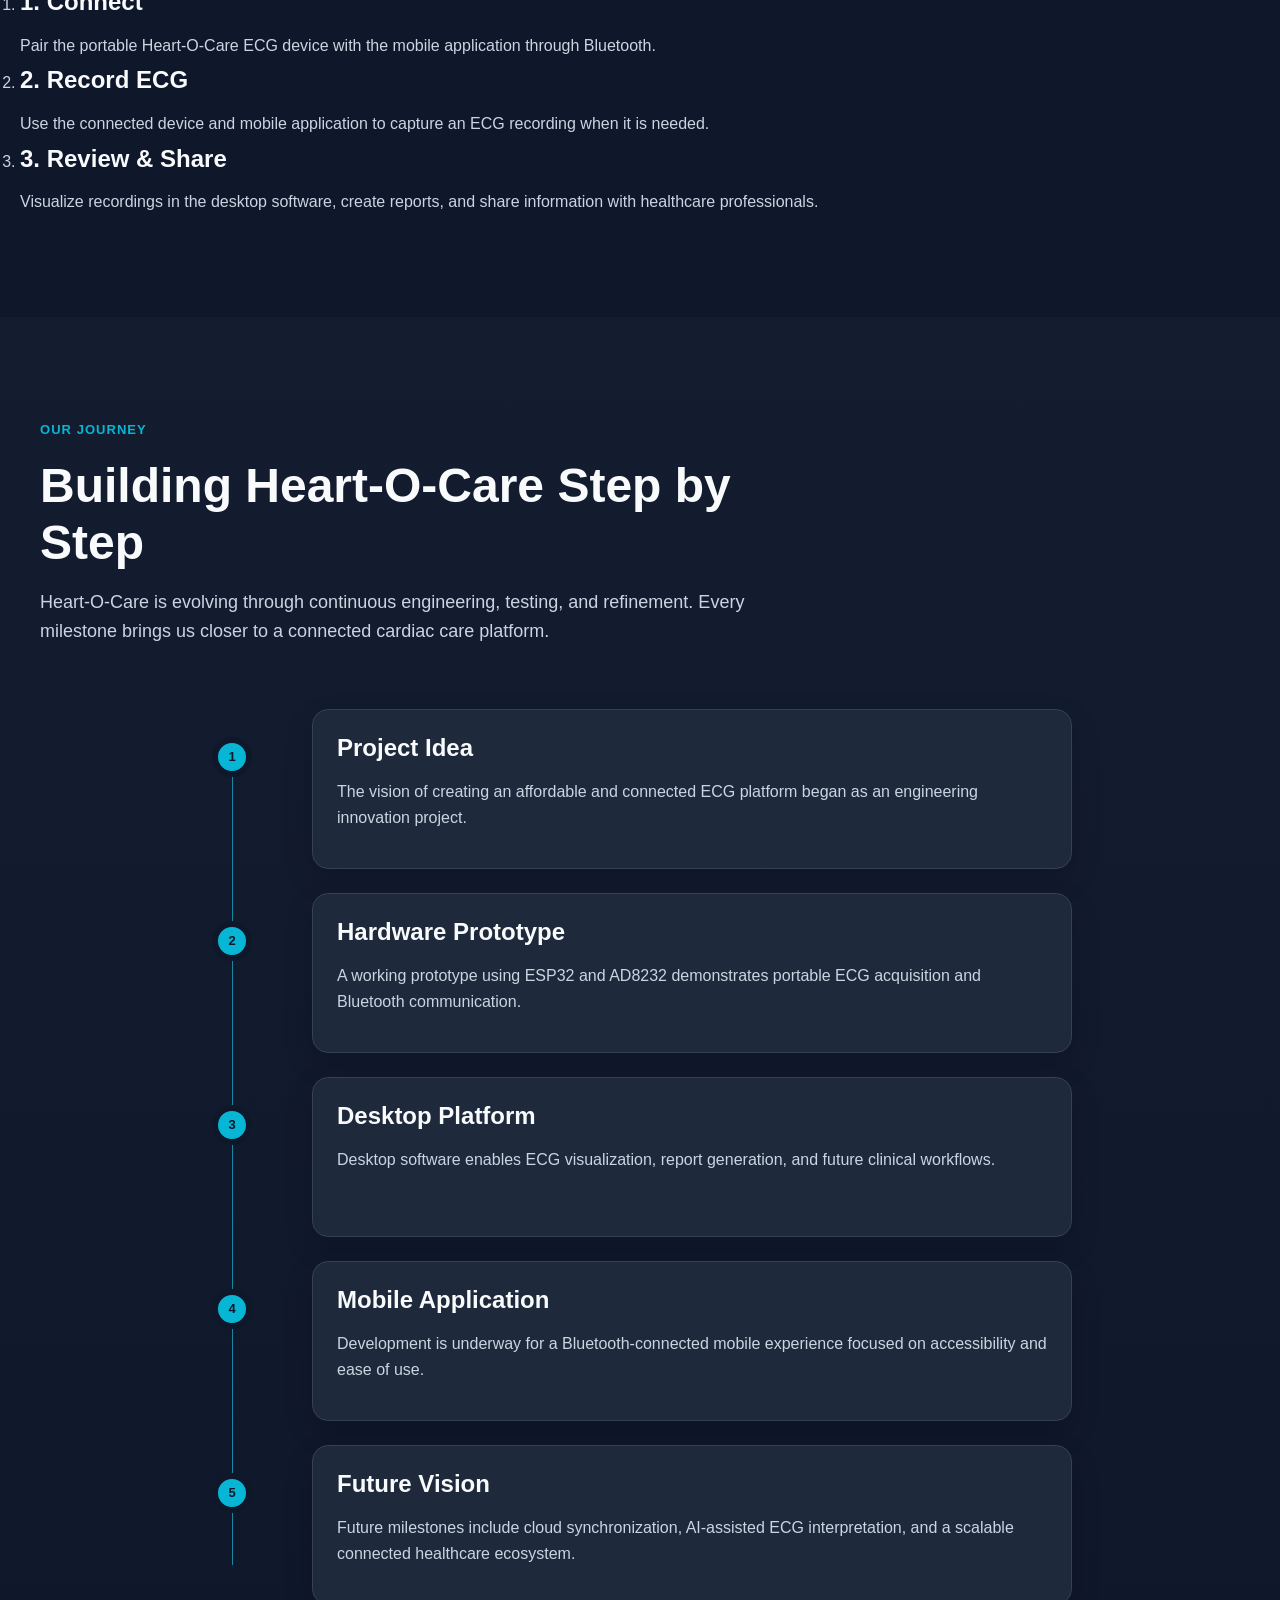
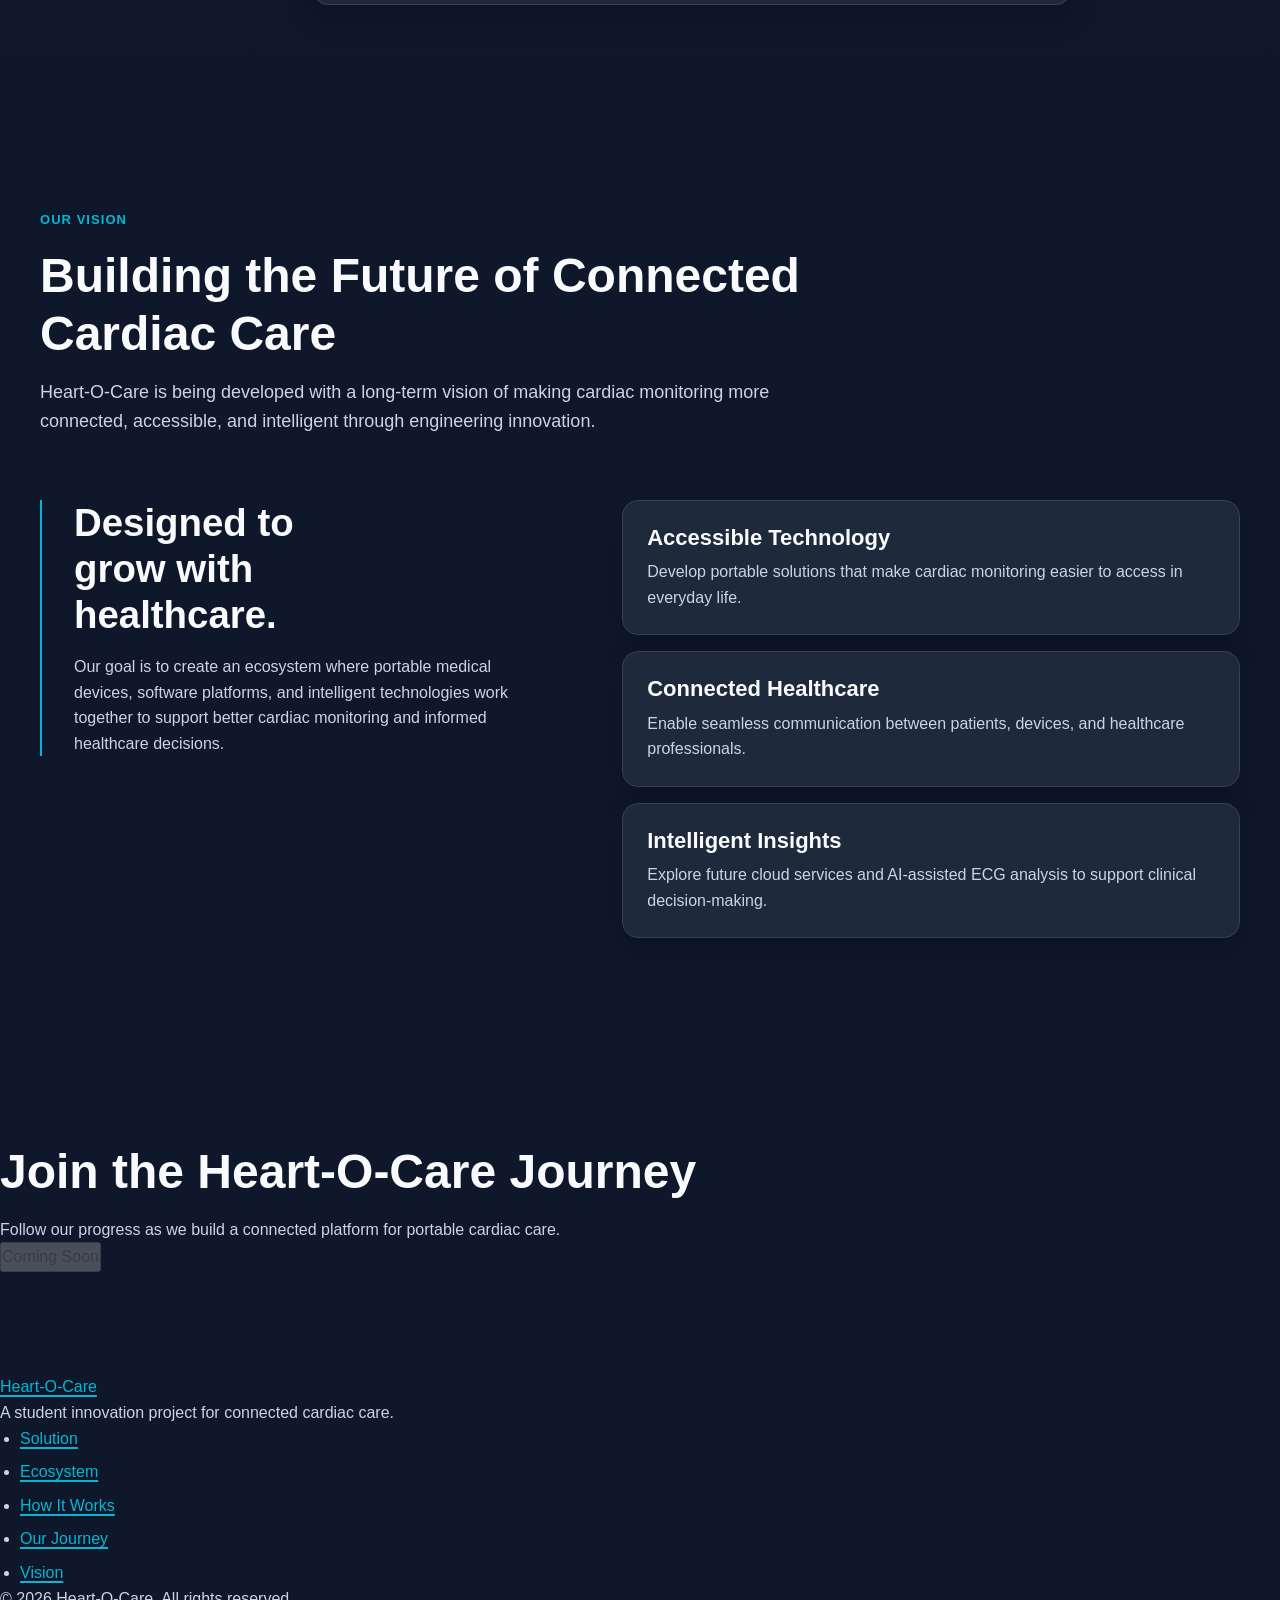
==== commit a5aba174: "git commit -m "HOC-009: Add vision section with future focus areas"" ====
--- a/index.html
+++ b/index.html
@@ -226,14 +226,39 @@
     </section>
 
     <!-- Vision -->
-    <section id="about" aria-labelledby="about-title">
-      <div>
-        <p>Our vision</p>
-        <h2 id="about-title">Making connected cardiac care more accessible, intelligent, and affordable.</h2>
-      </div>
-      <div>
-        <p>Heart-O-Care is a student startup project progressing toward a real MedTech company.</p>
-        <p>We are building toward a future where portable ECG technology and connected software help patients and healthcare providers stay closer to the information that matters.</p>
+    <section id="about" class="vision" aria-labelledby="about-title">
+      <div class="container">
+        <header class="vision__intro">
+          <p class="vision__eyebrow">Our Vision</p>
+          <h2 id="about-title">Building the Future of Connected Cardiac Care</h2>
+          <p>Heart-O-Care is being developed with a long-term vision of making cardiac monitoring more connected, accessible, and intelligent through engineering innovation.</p>
+        </header>
+        <div class="vision__layout">
+          <article class="vision__statement">
+            <h3>Designed to grow with healthcare.</h3>
+            <p>Our goal is to create an ecosystem where portable medical devices, software platforms, and intelligent technologies work together to support better cardiac monitoring and informed healthcare decisions.</p>
+          </article>
+          <ul class="vision__focus-list">
+            <li>
+              <article class="card vision__card">
+                <h3>Accessible Technology</h3>
+                <p>Develop portable solutions that make cardiac monitoring easier to access in everyday life.</p>
+              </article>
+            </li>
+            <li>
+              <article class="card vision__card">
+                <h3>Connected Healthcare</h3>
+                <p>Enable seamless communication between patients, devices, and healthcare professionals.</p>
+              </article>
+            </li>
+            <li>
+              <article class="card vision__card">
+                <h3>Intelligent Insights</h3>
+                <p>Explore future cloud services and AI-assisted ECG analysis to support clinical decision-making.</p>
+              </article>
+            </li>
+          </ul>
+        </div>
       </div>
     </section>
 
--- a/style.css
+++ b/style.css
@@ -1030,6 +1030,85 @@
   }
 }
 
+/* Vision */
+.vision {
+  background-color: var(--color-background);
+}
+
+.vision__intro {
+  margin-block-end: clamp(2.5rem, 6vw, 4rem);
+  max-width: 50rem;
+}
+
+.vision__eyebrow {
+  color: var(--color-primary);
+  font-size: 0.8125rem;
+  font-weight: 700;
+  letter-spacing: 0.08em;
+  margin-block-end: var(--space-2);
+  text-transform: uppercase;
+}
+
+.vision__intro > p:last-child {
+  font-size: clamp(1rem, 1.5vw, 1.125rem);
+  max-width: 46rem;
+}
+
+.vision__layout {
+  align-items: start;
+  display: grid;
+  gap: clamp(2rem, 6vw, 5rem);
+  grid-template-columns: minmax(0, 0.9fr) minmax(0, 1.1fr);
+}
+
+.vision__statement {
+  border-left: 2px solid var(--color-primary);
+  padding-inline-start: clamp(1.25rem, 3vw, 2rem);
+}
+
+.vision__statement h3 {
+  font-size: clamp(1.75rem, 3vw, 2.5rem);
+  max-width: 20rem;
+}
+
+.vision__statement p {
+  max-width: 30rem;
+}
+
+.vision__focus-list {
+  display: grid;
+  gap: var(--space-2);
+  list-style: none;
+  padding: 0;
+}
+
+.vision__focus-list li {
+  margin: 0;
+}
+
+.vision__card {
+  height: 100%;
+  padding: clamp(1.25rem, 3vw, 1.75rem);
+  transition: border-color var(--transition-navigation), box-shadow var(--transition-navigation), transform var(--transition-navigation);
+}
+
+.vision__card:hover {
+  border-color: color-mix(in srgb, var(--color-primary) 65%, var(--color-border));
+  box-shadow: 0 18px 36px color-mix(in srgb, var(--color-background) 38%, transparent);
+  transform: translateY(-0.25rem);
+}
+
+.vision__card h3 {
+  font-size: clamp(1.125rem, 2vw, 1.375rem);
+  margin-block-end: var(--space-1);
+}
+
+@media (max-width: 47.9375rem) {
+  .vision__layout {
+    grid-template-columns: 1fr;
+  }
+}
+
 /* Buttons */
 .button,
 .button--primary,
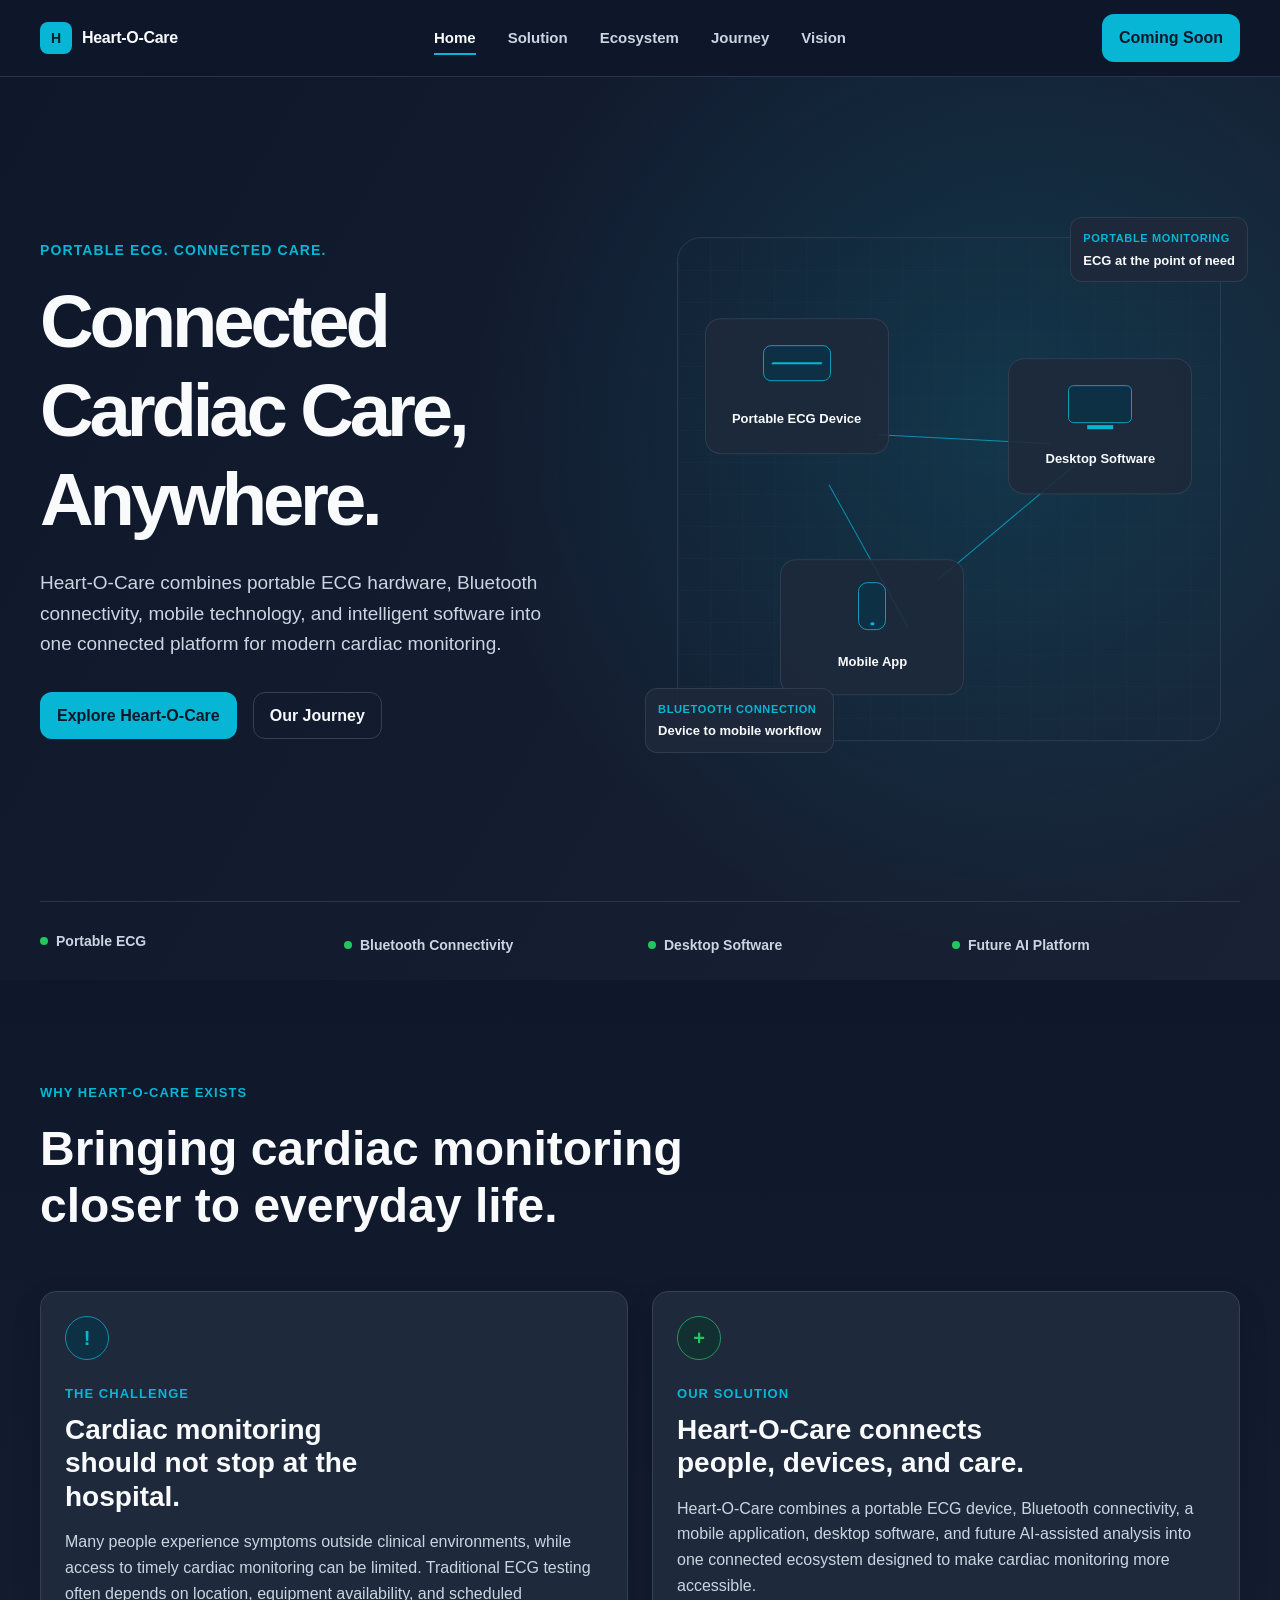
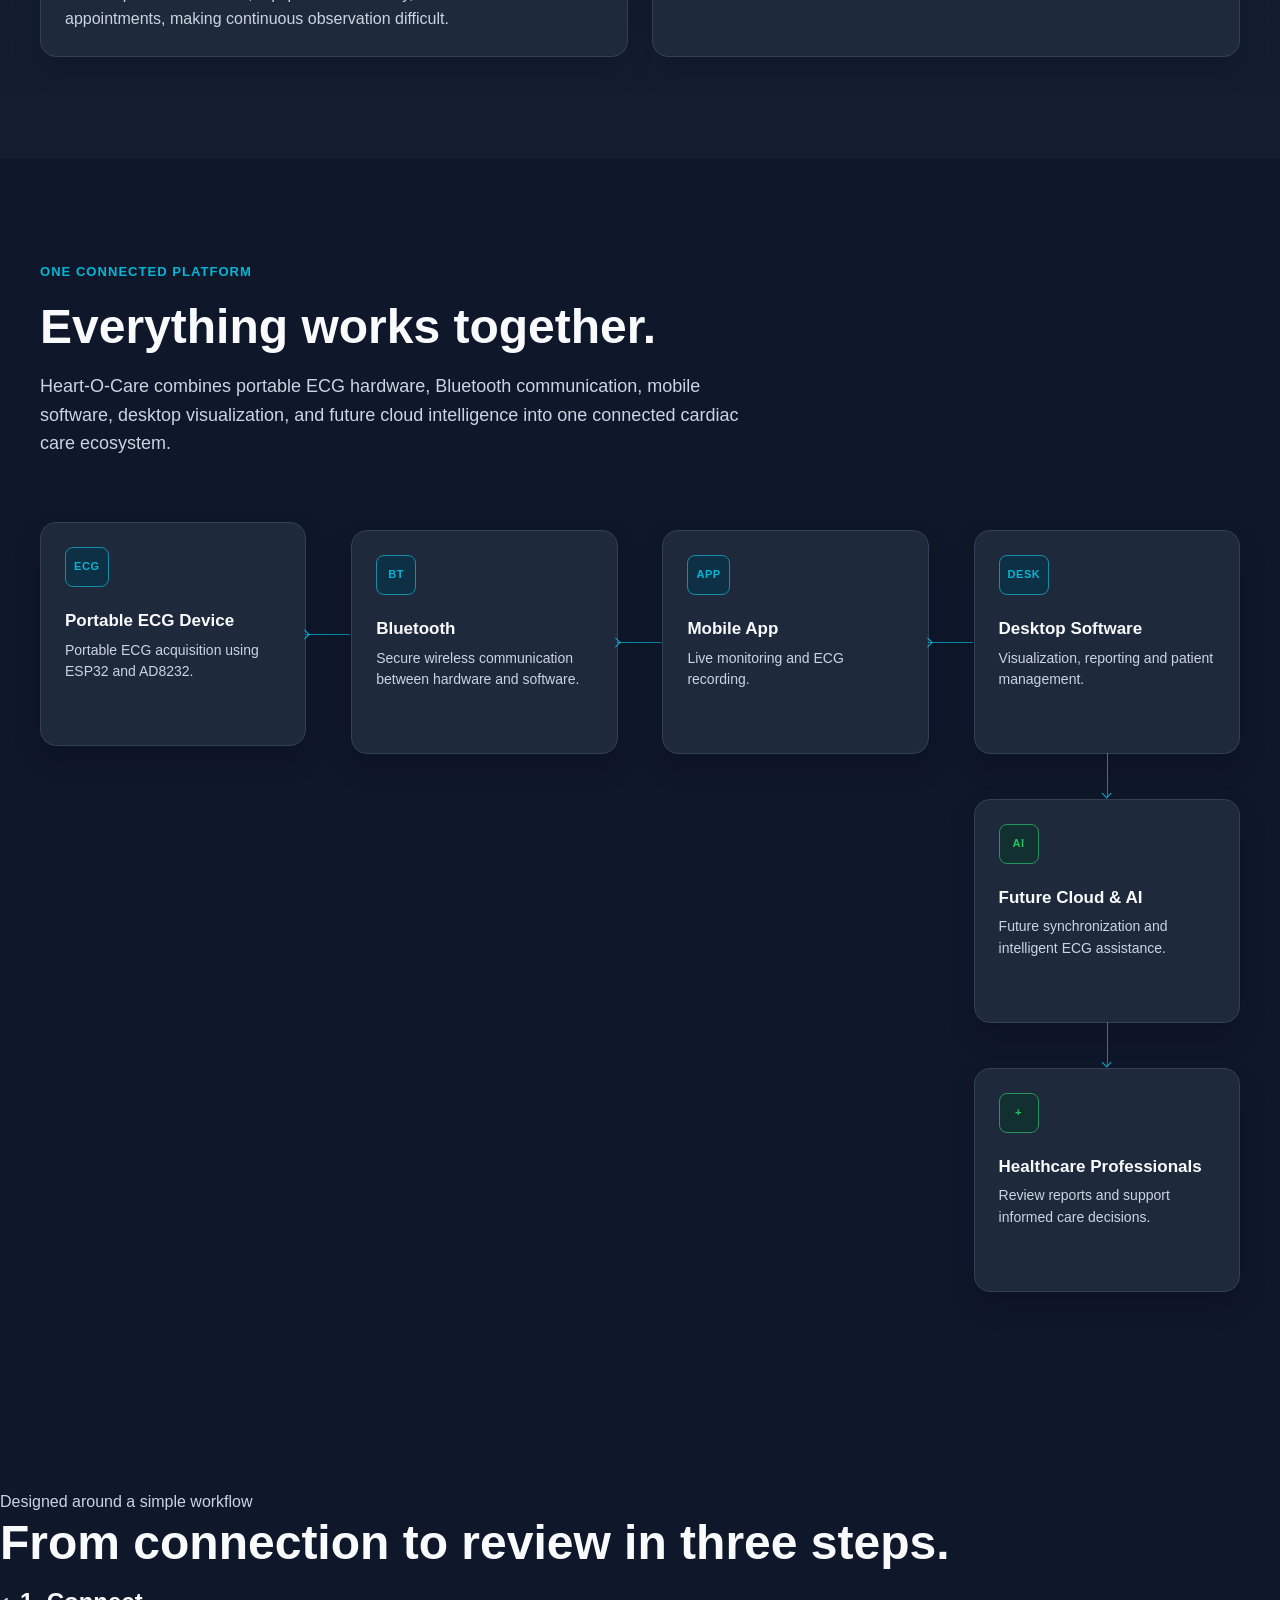
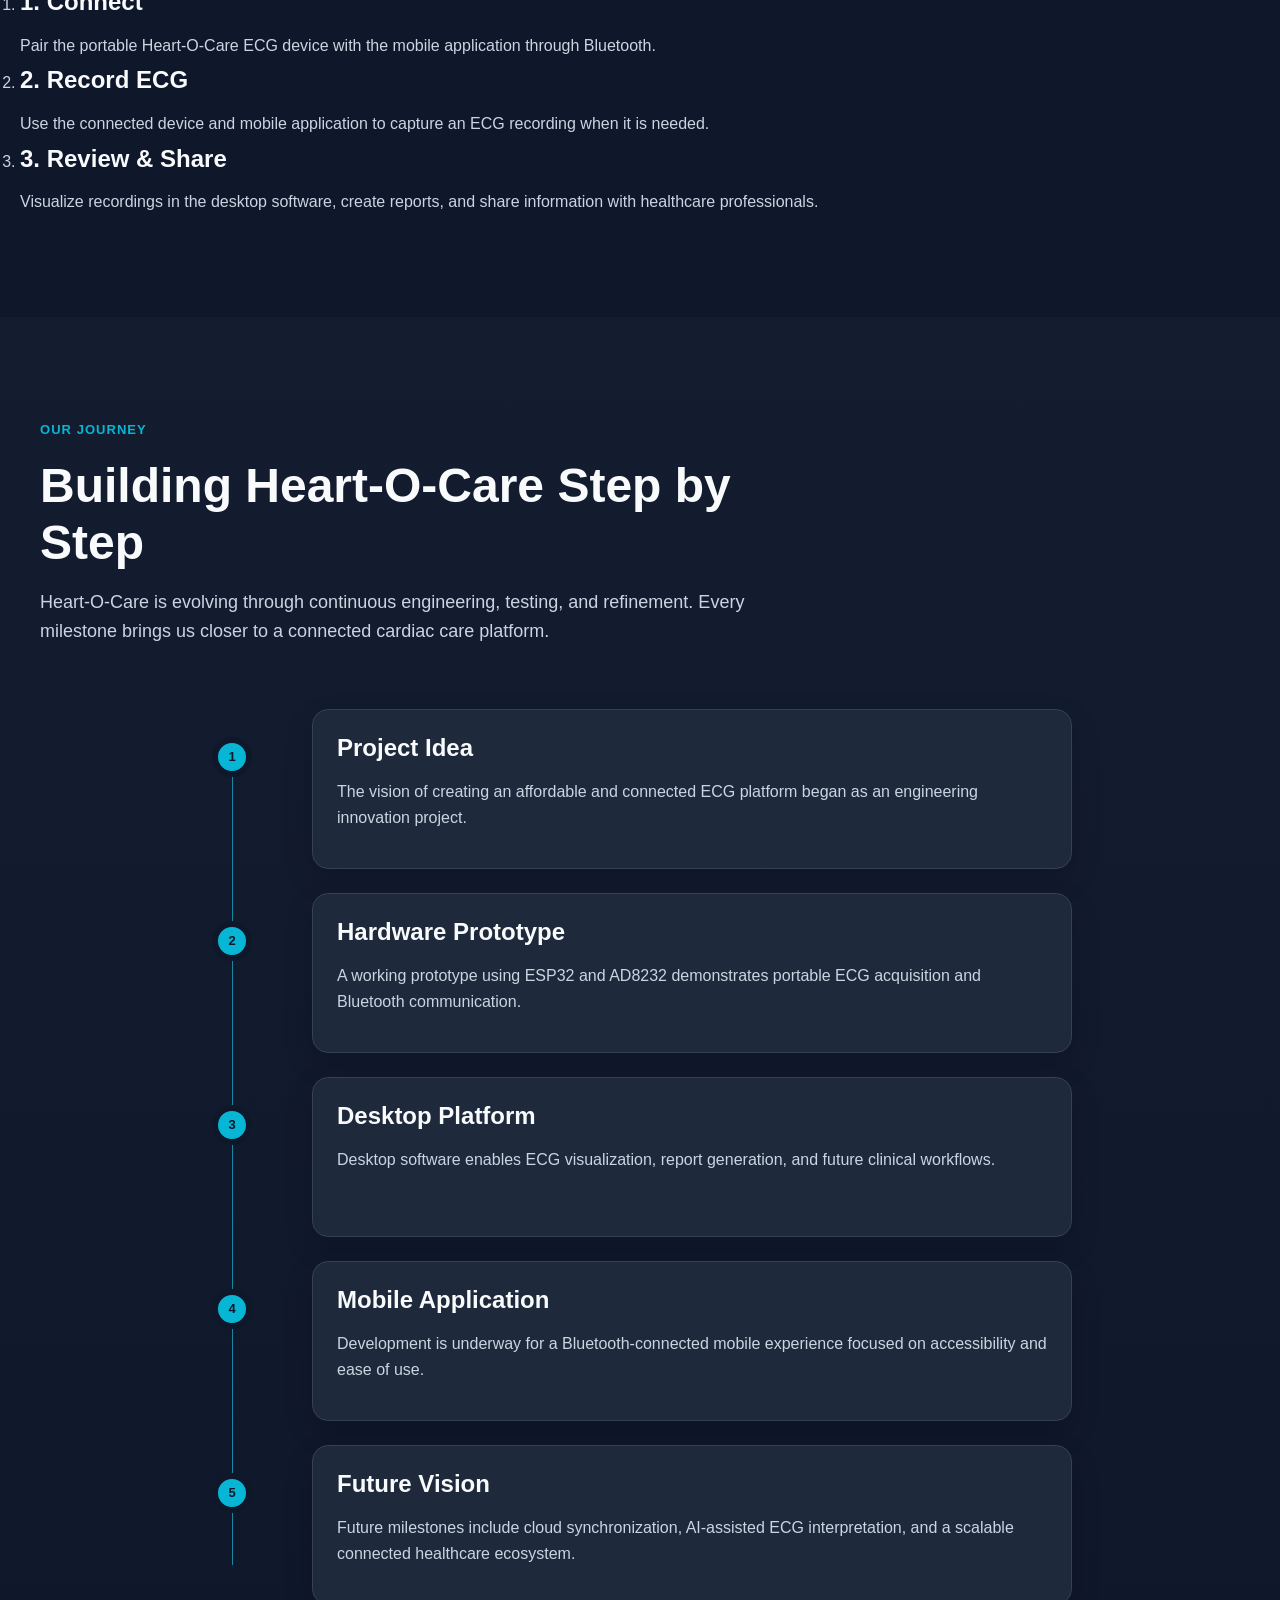
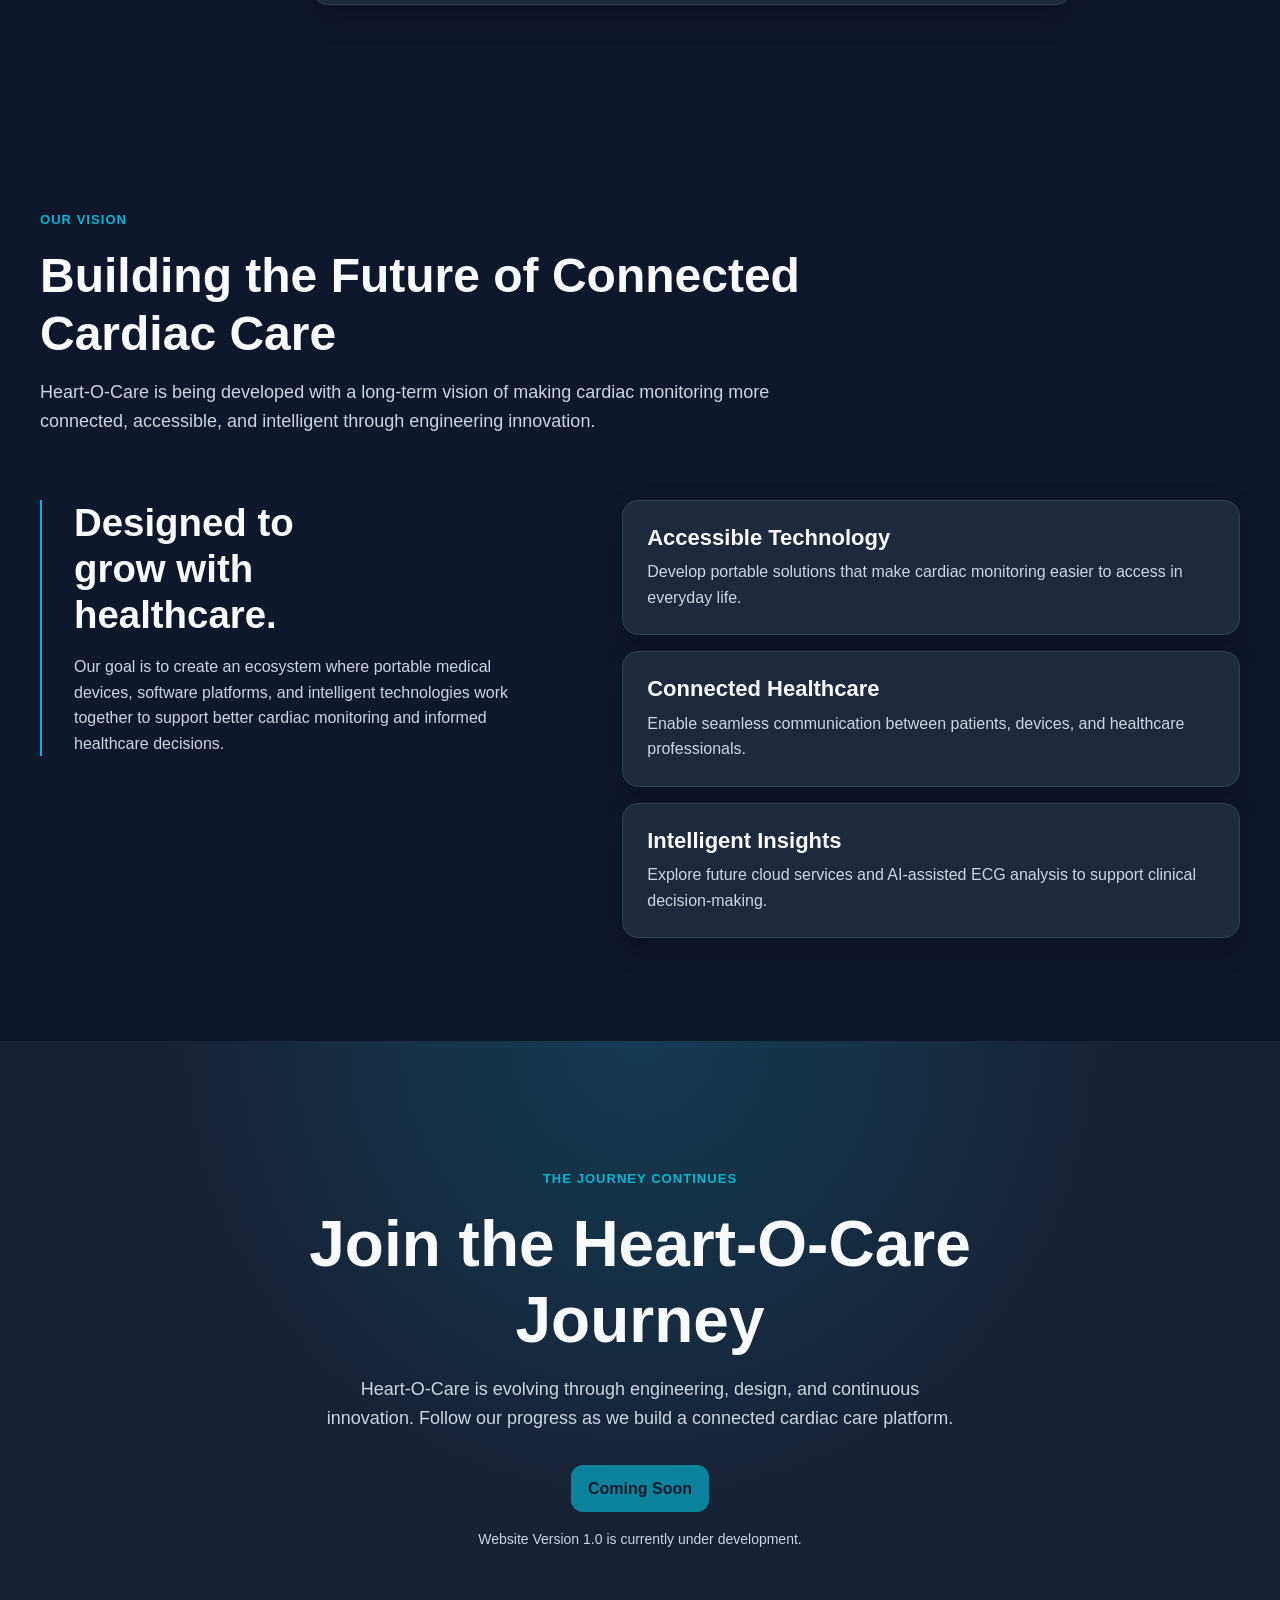
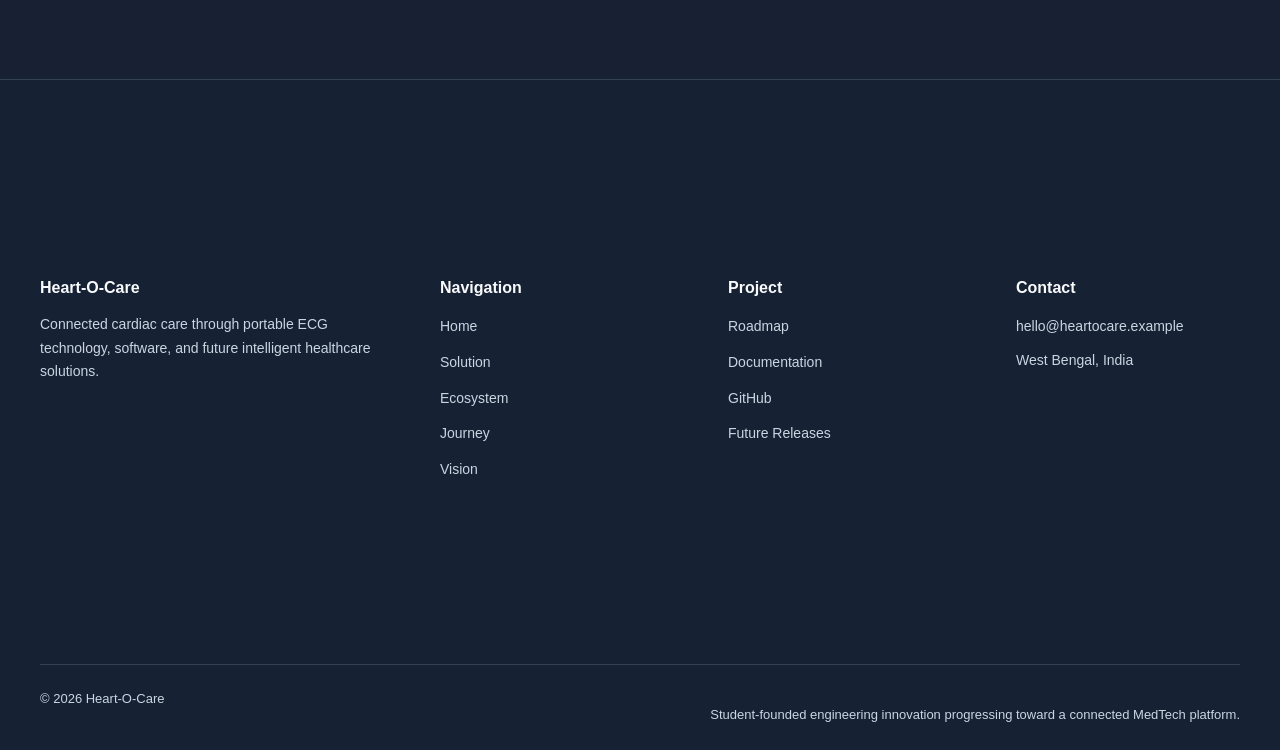
==== commit 7ecb506b: "git commit -m "HOC-010: Build premium CTA section and professional footer"" ====
--- a/index.html
+++ b/index.html
@@ -263,29 +263,59 @@
     </section>
 
     <!-- Call to Action -->
-    <section id="contact" aria-labelledby="contact-title">
-      <h2 id="contact-title">Join the Heart-O-Care Journey</h2>
-      <p>Follow our progress as we build a connected platform for portable cardiac care.</p>
-      <button type="button" disabled>Coming Soon</button>
+    <section id="contact" class="cta" aria-labelledby="contact-title">
+      <div class="container cta__content">
+        <p class="cta__eyebrow">The Journey Continues</p>
+        <h2 id="contact-title">Join the Heart-O-Care Journey</h2>
+        <p class="cta__description">Heart-O-Care is evolving through engineering, design, and continuous innovation. Follow our progress as we build a connected cardiac care platform.</p>
+        <button class="button--primary" type="button" disabled>Coming Soon</button>
+        <p class="cta__note">Website Version 1.0 is currently under development.</p>
+      </div>
     </section>
   </main>
 
   <!-- Footer -->
-  <footer>
-    <div>
-      <a href="#hero">Heart-O-Care</a>
-      <p>A student innovation project for connected cardiac care.</p>
+  <footer class="site-footer">
+    <div class="container">
+      <div class="site-footer__grid">
+        <section class="site-footer__column">
+          <h2 class="site-footer__title">Heart-O-Care</h2>
+          <p>Connected cardiac care through portable ECG technology, software, and future intelligent healthcare solutions.</p>
+        </section>
+        <section class="site-footer__column">
+          <h2 class="site-footer__title">Navigation</h2>
+          <nav aria-label="Footer navigation">
+            <ul class="site-footer__links">
+              <li><a href="#hero">Home</a></li>
+              <li><a href="#solution">Solution</a></li>
+              <li><a href="#ecosystem">Ecosystem</a></li>
+              <li><a href="#prototype-journey">Journey</a></li>
+              <li><a href="#about">Vision</a></li>
+            </ul>
+          </nav>
+        </section>
+        <section class="site-footer__column">
+          <h2 class="site-footer__title">Project</h2>
+          <ul class="site-footer__links">
+            <li><a href="#">Roadmap</a></li>
+            <li><a href="#">Documentation</a></li>
+            <li><a href="#">GitHub</a></li>
+            <li><a href="#">Future Releases</a></li>
+          </ul>
+        </section>
+        <section class="site-footer__column">
+          <h2 class="site-footer__title">Contact</h2>
+          <address class="site-footer__address">
+            <a href="mailto:hello@heartocare.example">hello@heartocare.example</a>
+            <p>West Bengal, India</p>
+          </address>
+        </section>
+      </div>
+      <div class="site-footer__bottom">
+        <p>&copy; 2026 Heart-O-Care</p>
+        <p>Student-founded engineering innovation progressing toward a connected MedTech platform.</p>
+      </div>
     </div>
-    <nav aria-label="Footer navigation">
-      <ul>
-        <li><a href="#solution">Solution</a></li>
-        <li><a href="#ecosystem">Ecosystem</a></li>
-        <li><a href="#how-it-works">How It Works</a></li>
-        <li><a href="#prototype-journey">Our Journey</a></li>
-        <li><a href="#about">Vision</a></li>
-      </ul>
-    </nav>
-    <p>&copy; 2026 Heart-O-Care. All rights reserved.</p>
   </footer>
 </body>
 </html>
--- a/style.css
+++ b/style.css
@@ -1109,6 +1109,136 @@
   }
 }
 
+/* Call to action */
+.cta {
+  background:
+    radial-gradient(circle at 50% 0, color-mix(in srgb, var(--color-primary) 18%, transparent), transparent 30rem),
+    color-mix(in srgb, var(--color-surface) 58%, var(--color-background));
+  padding-block: clamp(5rem, 10vw, 8rem);
+  text-align: center;
+}
+
+.cta__content {
+  max-width: 48rem;
+}
+
+.cta__eyebrow {
+  color: var(--color-primary);
+  font-size: 0.8125rem;
+  font-weight: 700;
+  letter-spacing: 0.08em;
+  margin-block-end: var(--space-2);
+  text-transform: uppercase;
+}
+
+.cta h2 {
+  font-size: clamp(2.25rem, 5vw, 4rem);
+  margin-inline: auto;
+  max-width: 42rem;
+}
+
+.cta__description {
+  font-size: clamp(1rem, 1.5vw, 1.125rem);
+  margin-inline: auto;
+  max-width: 40rem;
+}
+
+.cta .button--primary {
+  margin-block-start: var(--space-4);
+}
+
+.cta__note {
+  color: var(--color-text-secondary);
+  font-size: 0.875rem;
+  margin-block-start: var(--space-2);
+}
+
+/* Footer */
+.site-footer {
+  background-color: color-mix(in srgb, var(--color-surface) 56%, var(--color-background));
+  border-top: 1px solid var(--color-border);
+  padding-block: clamp(4rem, 8vw, 6rem) var(--space-3);
+}
+
+.site-footer__grid {
+  display: grid;
+  gap: clamp(2rem, 5vw, 4rem);
+  grid-template-columns: minmax(0, 1.5fr) repeat(3, minmax(0, 1fr));
+}
+
+.site-footer__column {
+  min-width: 0;
+}
+
+.site-footer__title {
+  font-size: 1rem;
+  margin-block-end: var(--space-2);
+}
+
+.site-footer__column > p,
+.site-footer__address p {
+  font-size: 0.875rem;
+  line-height: 1.65;
+}
+
+.site-footer__links {
+  display: grid;
+  gap: 0.625rem;
+  list-style: none;
+  padding: 0;
+}
+
+.site-footer__links li {
+  margin: 0;
+}
+
+.site-footer__links a,
+.site-footer__address a {
+  color: var(--color-text-secondary);
+  font-size: 0.875rem;
+  text-decoration: none;
+  transition: color var(--transition-navigation);
+}
+
+.site-footer__links a:hover,
+.site-footer__address a:hover {
+  color: var(--color-primary);
+}
+
+.site-footer__address {
+  font-style: normal;
+}
+
+.site-footer__address p {
+  margin-block-start: 0.625rem;
+}
+
+.site-footer__bottom {
+  border-top: 1px solid var(--color-border);
+  display: flex;
+  flex-wrap: wrap;
+  gap: var(--space-1) var(--space-3);
+  justify-content: space-between;
+  margin-block-start: clamp(3rem, 7vw, 5rem);
+  padding-block-start: var(--space-3);
+}
+
+.site-footer__bottom p {
+  font-size: 0.8125rem;
+}
+
+@media (max-width: 63.9375rem) {
+  .site-footer__grid {
+    grid-template-columns: repeat(2, minmax(0, 1fr));
+  }
+}
+
+@media (max-width: 35rem) {
+  .site-footer__grid {
+    grid-template-columns: 1fr;
+  }
+}
+
 /* Buttons */
 .button,
 .button--primary,
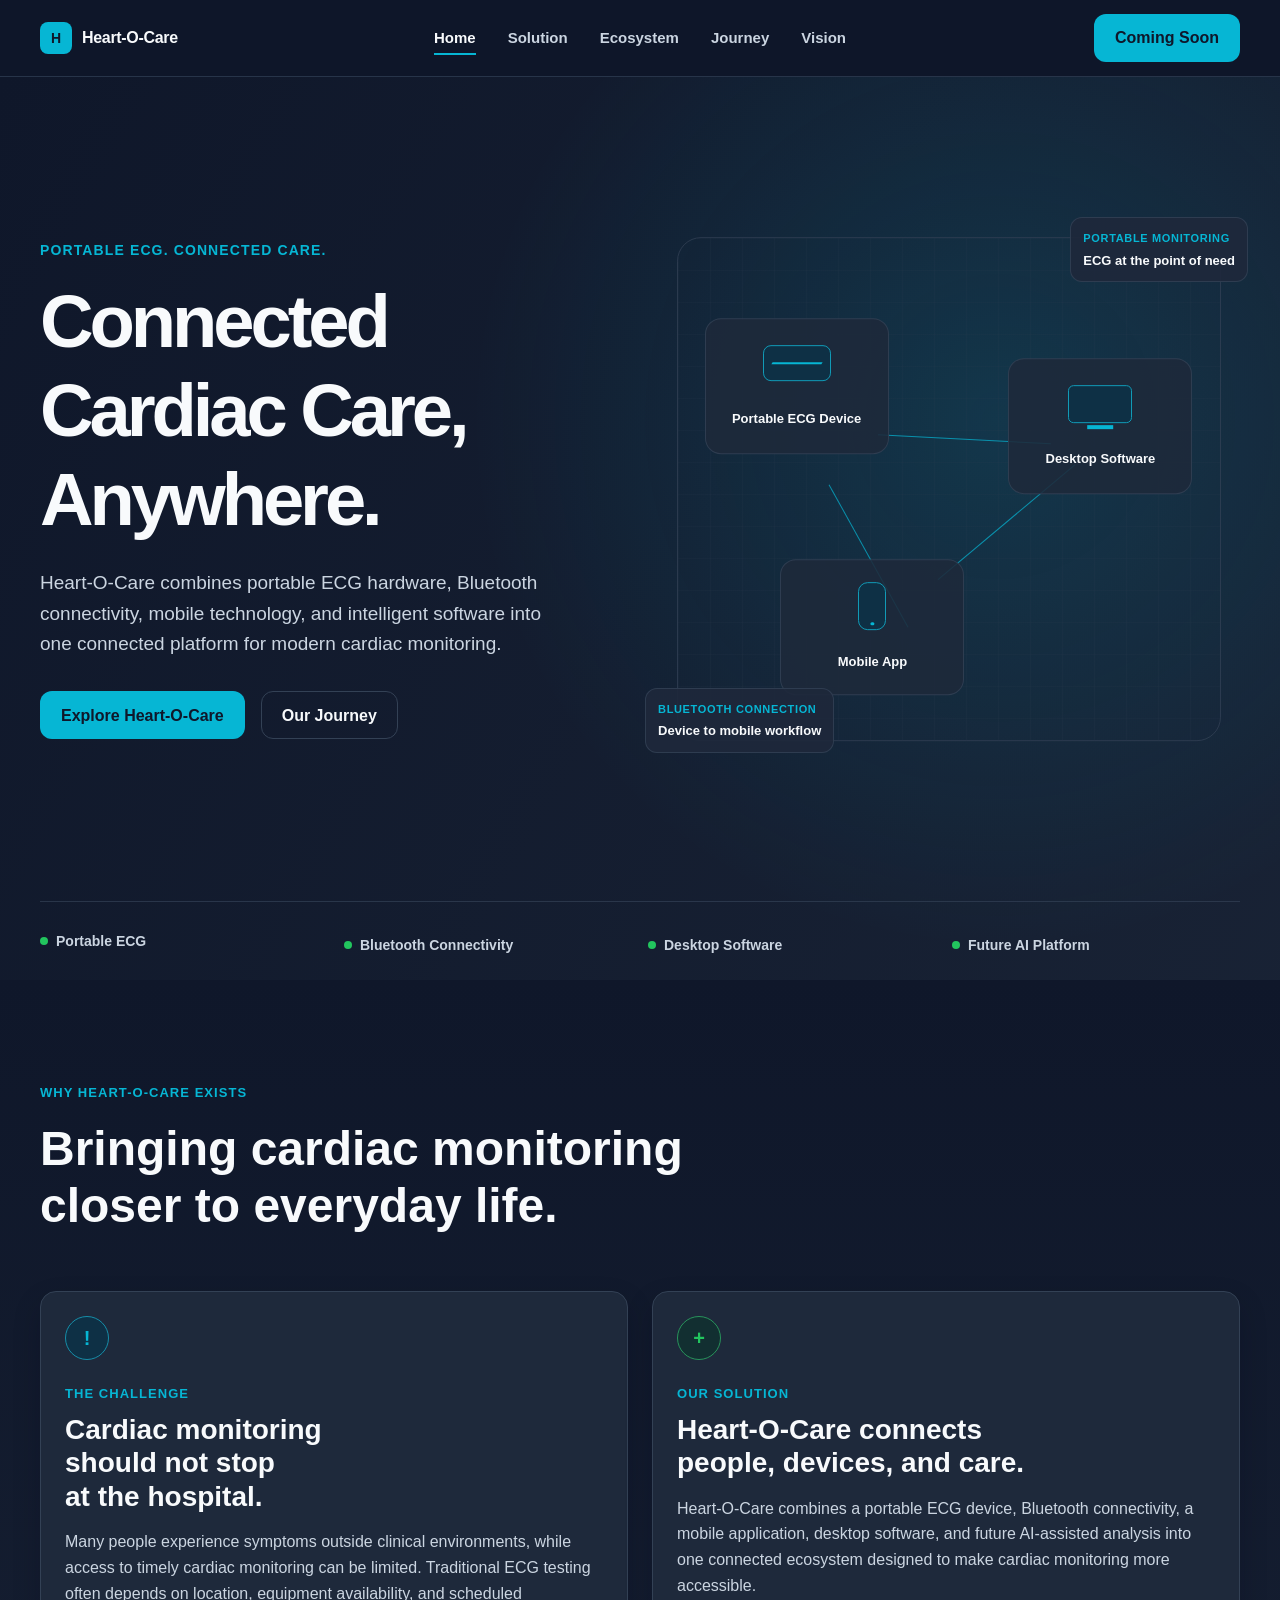
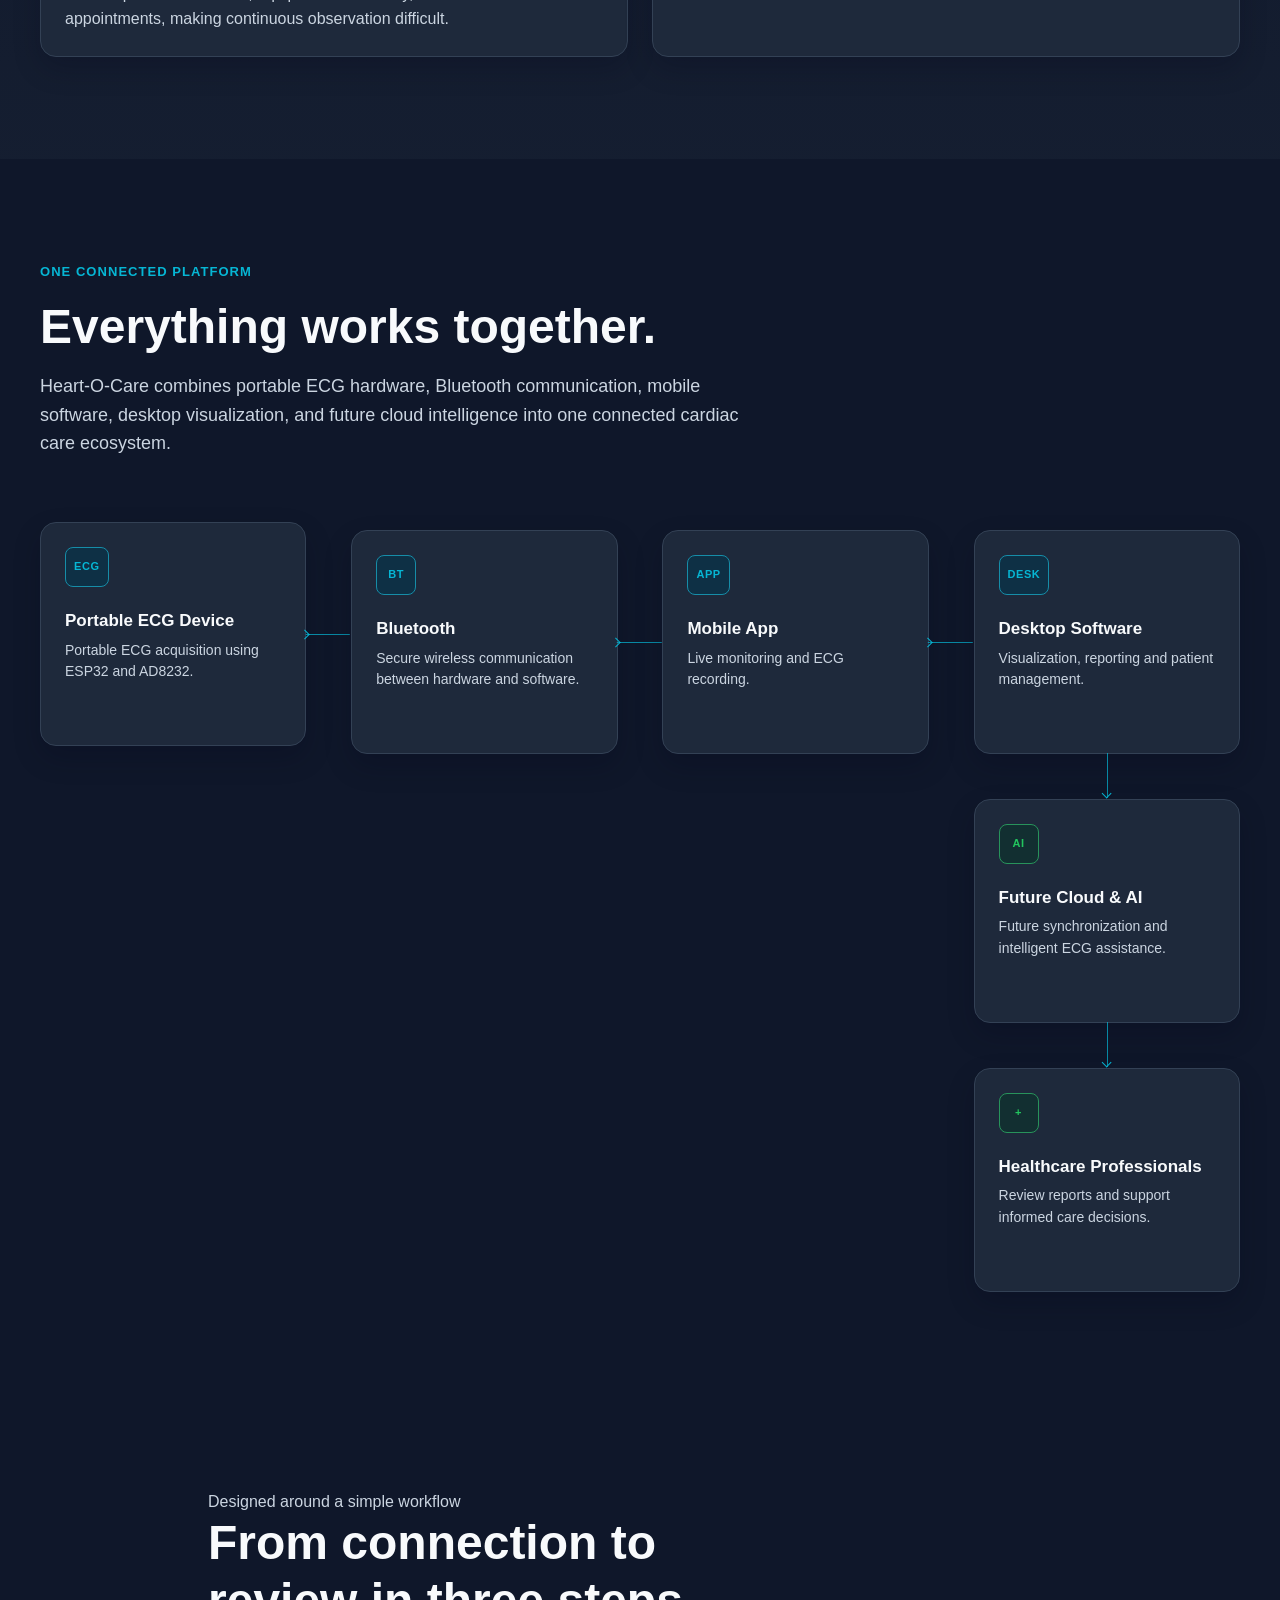
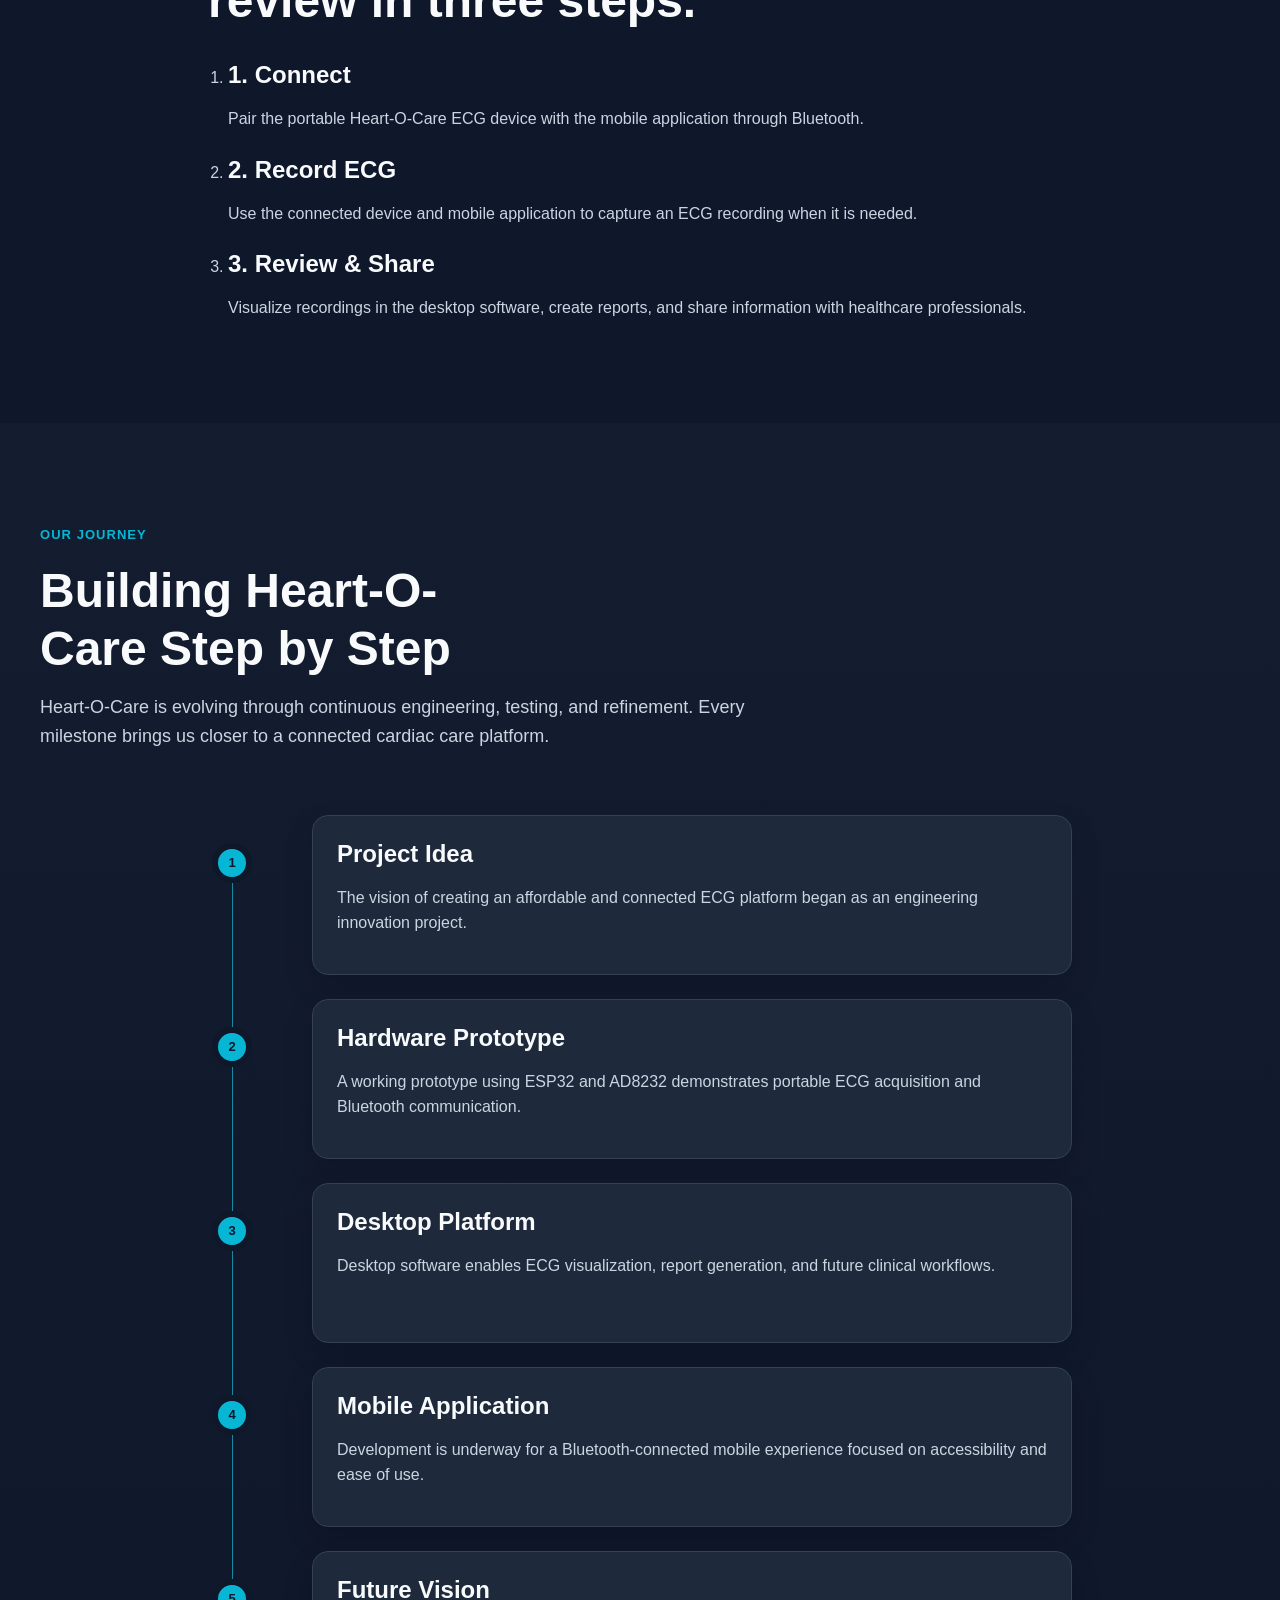
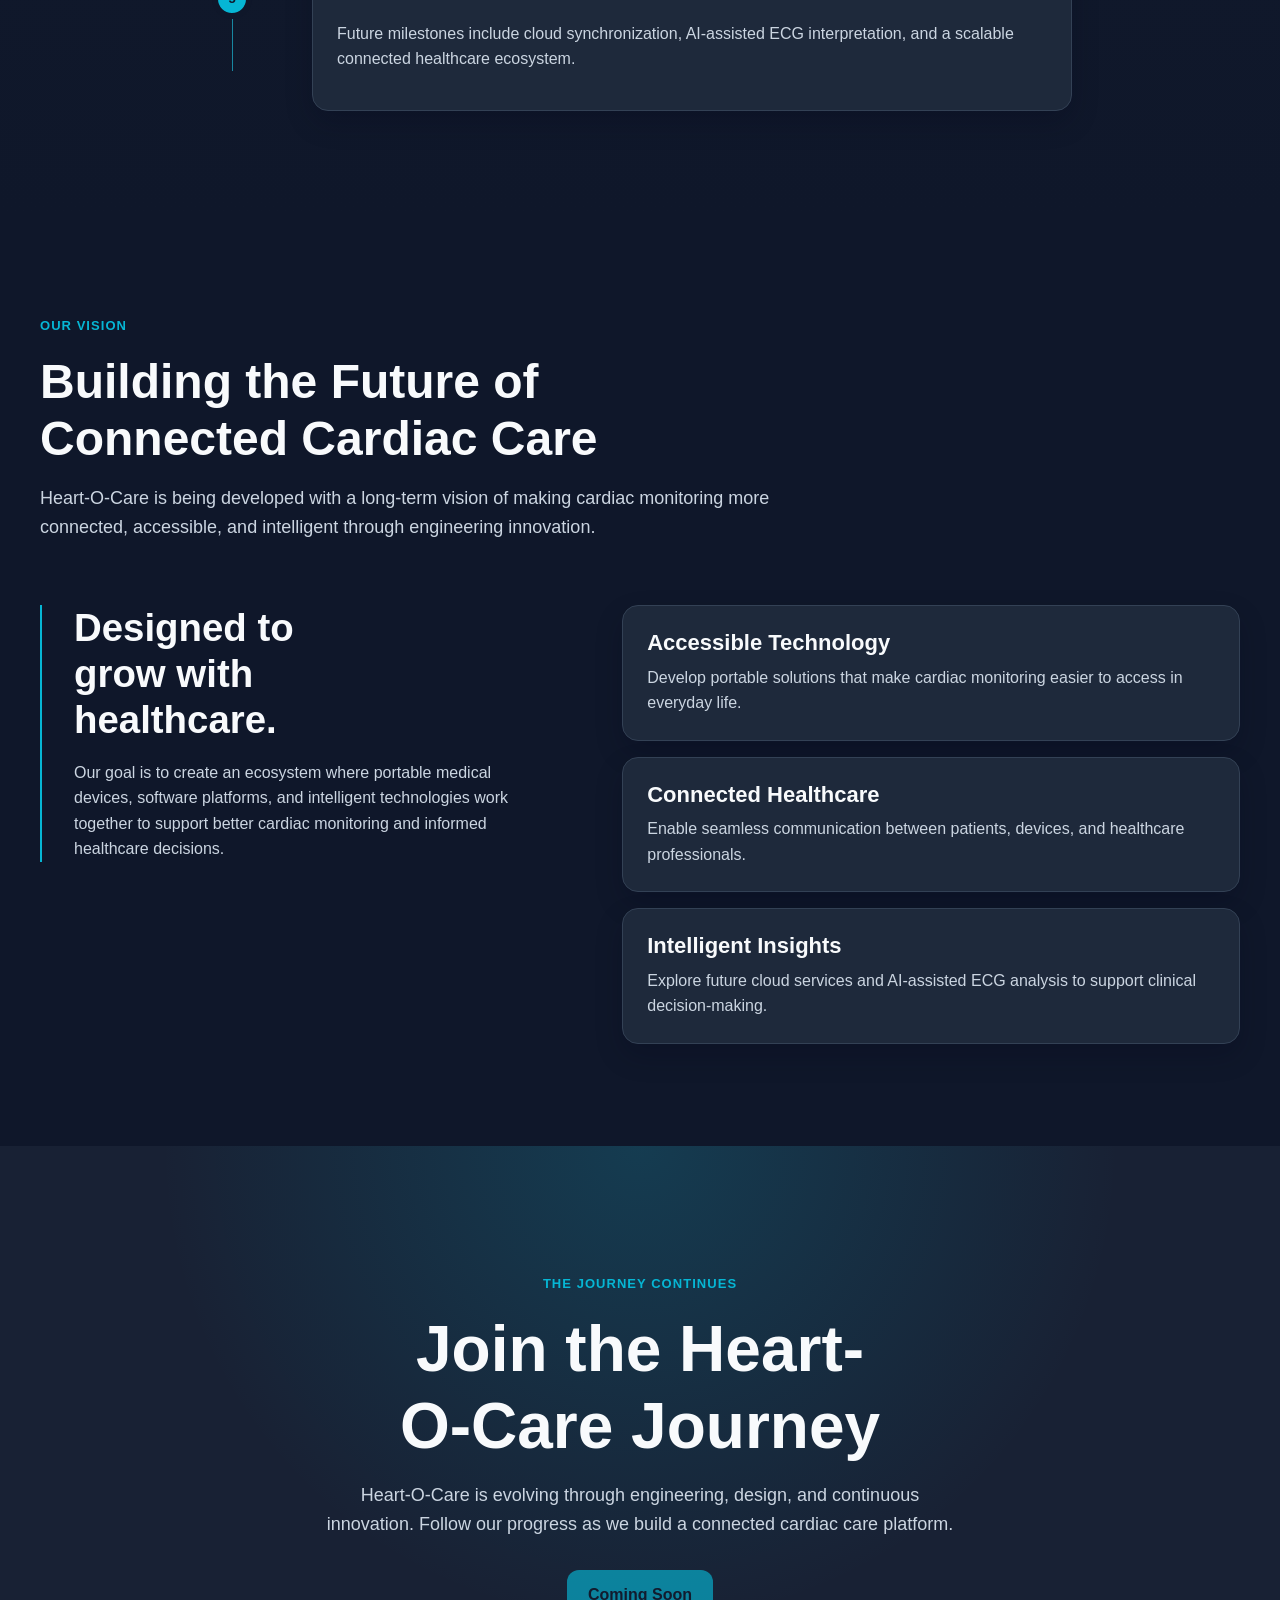
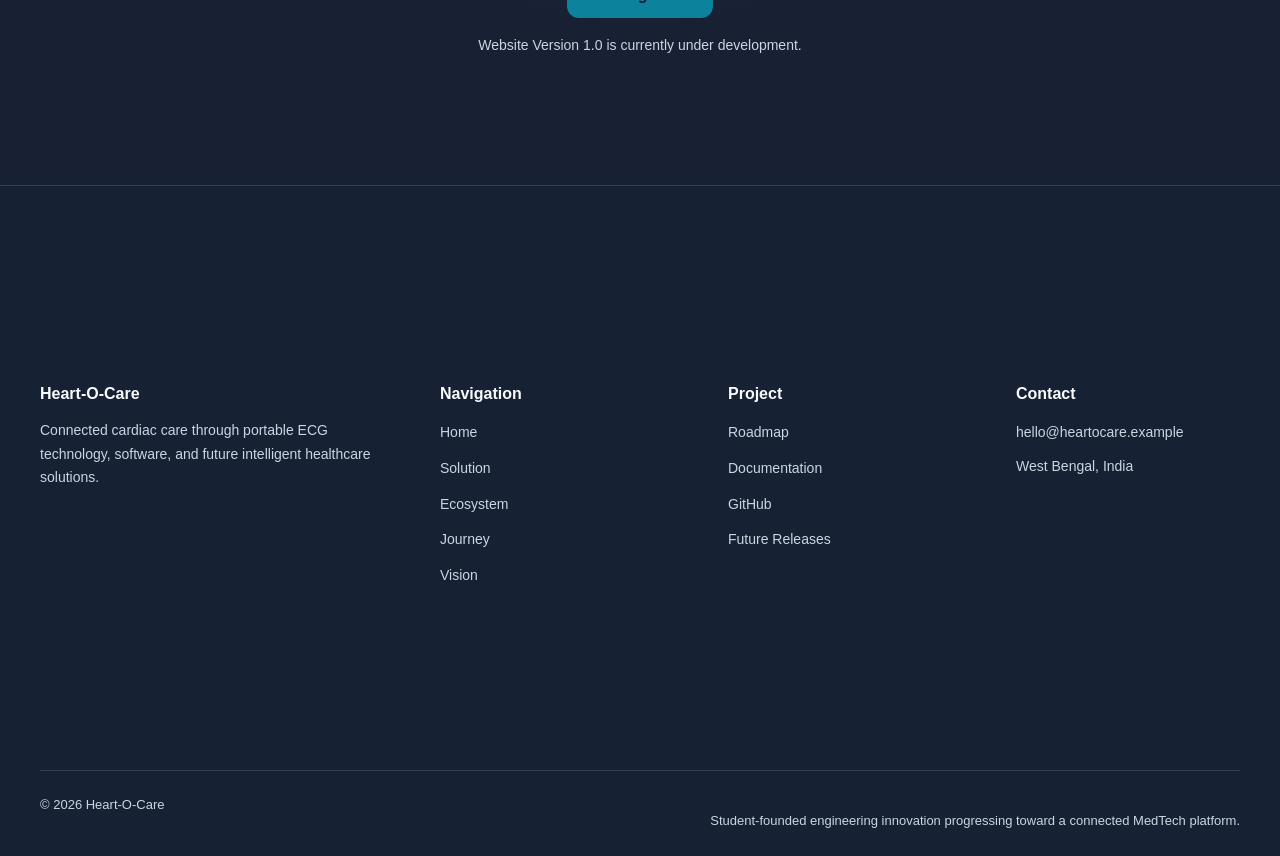
==== commit 791a7281: "HOC-010" ====
--- a/index.html
+++ b/index.html
@@ -156,25 +156,27 @@
     </section>
 
     <!-- How It Works -->
-    <section id="how-it-works" aria-labelledby="how-it-works-title">
-      <header>
-        <p>Designed around a simple workflow</p>
-        <h2 id="how-it-works-title">From connection to review in three steps.</h2>
-      </header>
-      <ol>
-        <li>
-          <h3>1. Connect</h3>
-          <p>Pair the portable Heart-O-Care ECG device with the mobile application through Bluetooth.</p>
-        </li>
-        <li>
-          <h3>2. Record ECG</h3>
-          <p>Use the connected device and mobile application to capture an ECG recording when it is needed.</p>
-        </li>
-        <li>
-          <h3>3. Review &amp; Share</h3>
-          <p>Visualize recordings in the desktop software, create reports, and share information with healthcare professionals.</p>
-        </li>
-      </ol>
+    <section id="how-it-works" class="how-it-works" aria-labelledby="how-it-works-title">
+      <div class="container">
+        <header>
+          <p>Designed around a simple workflow</p>
+          <h2 id="how-it-works-title">From connection to review in three steps.</h2>
+        </header>
+        <ol>
+          <li>
+            <h3>1. Connect</h3>
+            <p>Pair the portable Heart-O-Care ECG device with the mobile application through Bluetooth.</p>
+          </li>
+          <li>
+            <h3>2. Record ECG</h3>
+            <p>Use the connected device and mobile application to capture an ECG recording when it is needed.</p>
+          </li>
+          <li>
+            <h3>3. Review &amp; Share</h3>
+            <p>Visualize recordings in the desktop software, create reports, and share information with healthcare professionals.</p>
+          </li>
+        </ol>
+      </div>
     </section>
 
     <!-- Prototype Journey -->
--- a/style.css
+++ b/style.css
@@ -17,6 +17,8 @@
   --space-2: 1rem;
   --space-3: 1.5rem;
   --space-4: 2rem;
+  --space-5: 3rem;
+  --space-6: 4rem;
   --radius: 0.75rem;
   --radius-lg: 1rem;
   --shadow-card: 0 12px 28px rgba(2, 6, 23, 0.2);
@@ -45,6 +47,7 @@
   font-family: var(--font-sans);
   font-size: 16px;
   line-height: 1.6;
+  overflow-x: hidden;
 }
 
 img,
@@ -81,6 +84,7 @@
   font-weight: 700;
   line-height: 1.2;
   margin-block-end: var(--space-2);
+  text-wrap: balance;
 }
 
 h1 {
@@ -131,10 +135,12 @@
 .container {
   width: min(var(--container-max-width), calc(100% - (var(--container-padding) * 2)));
   margin-inline: auto;
+  min-width: 0;
 }
 
 section {
   padding-block: var(--section-spacing);
+  scroll-margin-top: 5.5rem;
 }
 
 /* Navigation */
@@ -633,6 +639,7 @@
   }
 
   .hero__visual {
+    margin-inline: auto;
     min-height: clamp(25rem, 88vw, 31rem);
     width: min(100%, 34rem);
   }
@@ -700,13 +707,6 @@
   flex-direction: column;
   height: 100%;
   padding: clamp(1.5rem, 4vw, 2.5rem);
-  transition: border-color var(--transition-navigation), box-shadow var(--transition-navigation), transform var(--transition-navigation);
-}
-
-.problem-solution__card:hover {
-  border-color: color-mix(in srgb, var(--color-primary) 65%, var(--color-border));
-  box-shadow: 0 18px 36px color-mix(in srgb, var(--color-background) 38%, transparent);
-  transform: translateY(-0.25rem);
 }
 
 .problem-solution__icon {
@@ -788,13 +788,6 @@
   min-height: 13.5rem;
   padding: var(--space-3);
   position: relative;
-  transition: border-color var(--transition-navigation), box-shadow var(--transition-navigation), transform var(--transition-navigation);
-}
-
-.ecosystem-card:hover {
-  border-color: color-mix(in srgb, var(--color-primary) 65%, var(--color-border));
-  box-shadow: 0 18px 36px color-mix(in srgb, var(--color-background) 38%, transparent);
-  transform: translateY(-0.25rem);
 }
 
 .ecosystem-card__icon {
@@ -896,6 +889,7 @@
   .ecosystem-flow {
     gap: clamp(3.5rem, 9vw, 5rem);
     grid-template-columns: 1fr;
+    margin-inline: auto;
     max-width: 34rem;
   }
 
@@ -999,13 +993,6 @@
 .timeline__card {
   min-height: 10rem;
   padding: clamp(1.5rem, 4vw, 2rem);
-  transition: border-color var(--transition-navigation), box-shadow var(--transition-navigation), transform var(--transition-navigation);
-}
-
-.timeline__card:hover {
-  border-color: color-mix(in srgb, var(--color-primary) 65%, var(--color-border));
-  box-shadow: 0 18px 36px color-mix(in srgb, var(--color-background) 38%, transparent);
-  transform: translateY(-0.25rem);
 }
 
 .timeline__card h3 {
@@ -1089,13 +1076,6 @@
 .vision__card {
   height: 100%;
   padding: clamp(1.25rem, 3vw, 1.75rem);
-  transition: border-color var(--transition-navigation), box-shadow var(--transition-navigation), transform var(--transition-navigation);
-}
-
-.vision__card:hover {
-  border-color: color-mix(in srgb, var(--color-primary) 65%, var(--color-border));
-  box-shadow: 0 18px 36px color-mix(in srgb, var(--color-background) 38%, transparent);
-  transform: translateY(-0.25rem);
 }
 
 .vision__card h3 {
@@ -1230,12 +1210,6 @@
 @media (max-width: 63.9375rem) {
   .site-footer__grid {
     grid-template-columns: repeat(2, minmax(0, 1fr));
-  }
-}
-
-@media (max-width: 35rem) {
-  .site-footer__grid {
-    grid-template-columns: 1fr;
   }
 }
 
@@ -1250,8 +1224,9 @@
   font-weight: 700;
   gap: var(--space-1);
   justify-content: center;
-  min-height: 2.75rem;
-  padding: 0.625rem 1rem;
+  line-height: 1.2;
+  min-height: 3rem;
+  padding: 0.75rem 1.25rem;
   text-decoration: none;
   transition: background-color var(--transition), border-color var(--transition), color var(--transition), box-shadow var(--transition), transform var(--transition);
 }
@@ -1278,6 +1253,21 @@
   border-color: var(--color-primary);
   color: var(--color-primary);
   transform: translateY(-1px);
+}
+
+.button--primary:disabled:hover {
+  background-color: var(--color-primary);
+  color: var(--color-background);
+}
+
+.button--secondary:disabled:hover {
+  border-color: var(--color-border);
+  color: var(--color-text-primary);
+}
+
+button:disabled:hover {
+  box-shadow: none;
+  transform: none;
 }
 
 /* Reusable card */
@@ -1287,6 +1277,71 @@
   border-radius: var(--radius-lg);
   box-shadow: var(--shadow-card);
   padding: var(--space-3);
+  transition: border-color var(--transition-navigation), box-shadow var(--transition-navigation), transform var(--transition-navigation);
+}
+
+@media (hover: hover) and (pointer: fine) {
+  .card:hover {
+    border-color: color-mix(in srgb, var(--color-primary) 65%, var(--color-border));
+    box-shadow: 0 18px 36px color-mix(in srgb, var(--color-background) 38%, transparent);
+    transform: translateY(-0.25rem);
+  }
+}
+
+/* Responsive polish */
+.how-it-works > .container {
+  max-width: 54rem;
+}
+
+.how-it-works ol {
+  display: grid;
+  gap: var(--space-3);
+  margin-block-start: var(--space-4);
+}
+
+.how-it-works li + li {
+  margin: 0;
+}
+
+@media (min-width: 48rem) and (max-width: 63.9375rem) {
+  .hero h1 {
+    font-size: clamp(3.25rem, 5.5vw, 4rem);
+  }
+
+  .hero-info-card {
+    max-width: 10rem;
+  }
+
+  .problem-solution__card,
+  .ecosystem-card,
+  .timeline__card {
+    padding: var(--space-3);
+  }
+}
+
+@media (max-width: 47.9375rem) {
+  .site-footer__grid {
+    grid-template-columns: 1fr;
+  }
+
+  .site-footer__bottom {
+    align-items: flex-start;
+    flex-direction: column;
+  }
+
+  .timeline::before {
+    left: 1.125rem;
+  }
+
+  .timeline__item {
+    padding-inline-start: 3.75rem;
+  }
+
+  .timeline__marker {
+    height: 2.25rem;
+    top: 1.5rem;
+    width: 2.25rem;
+  }
 }
 
 /* Accessibility utilities */
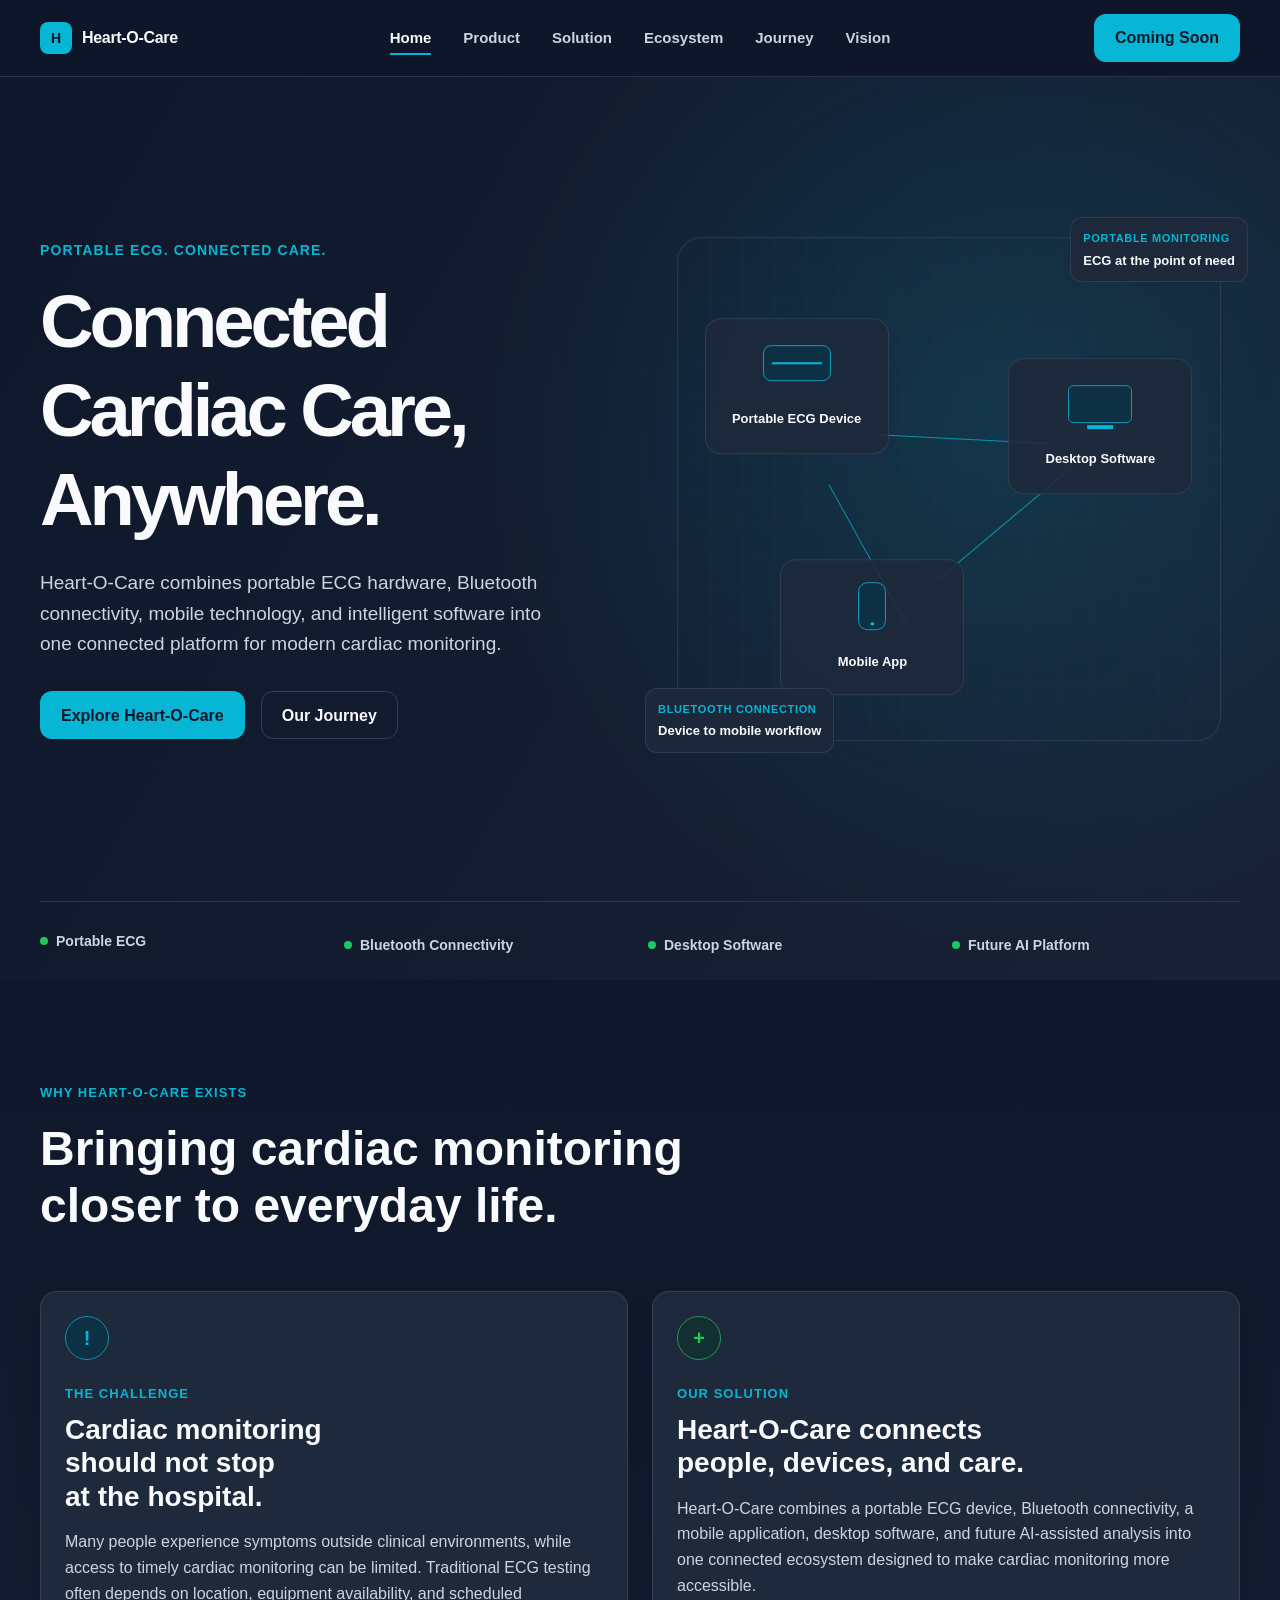
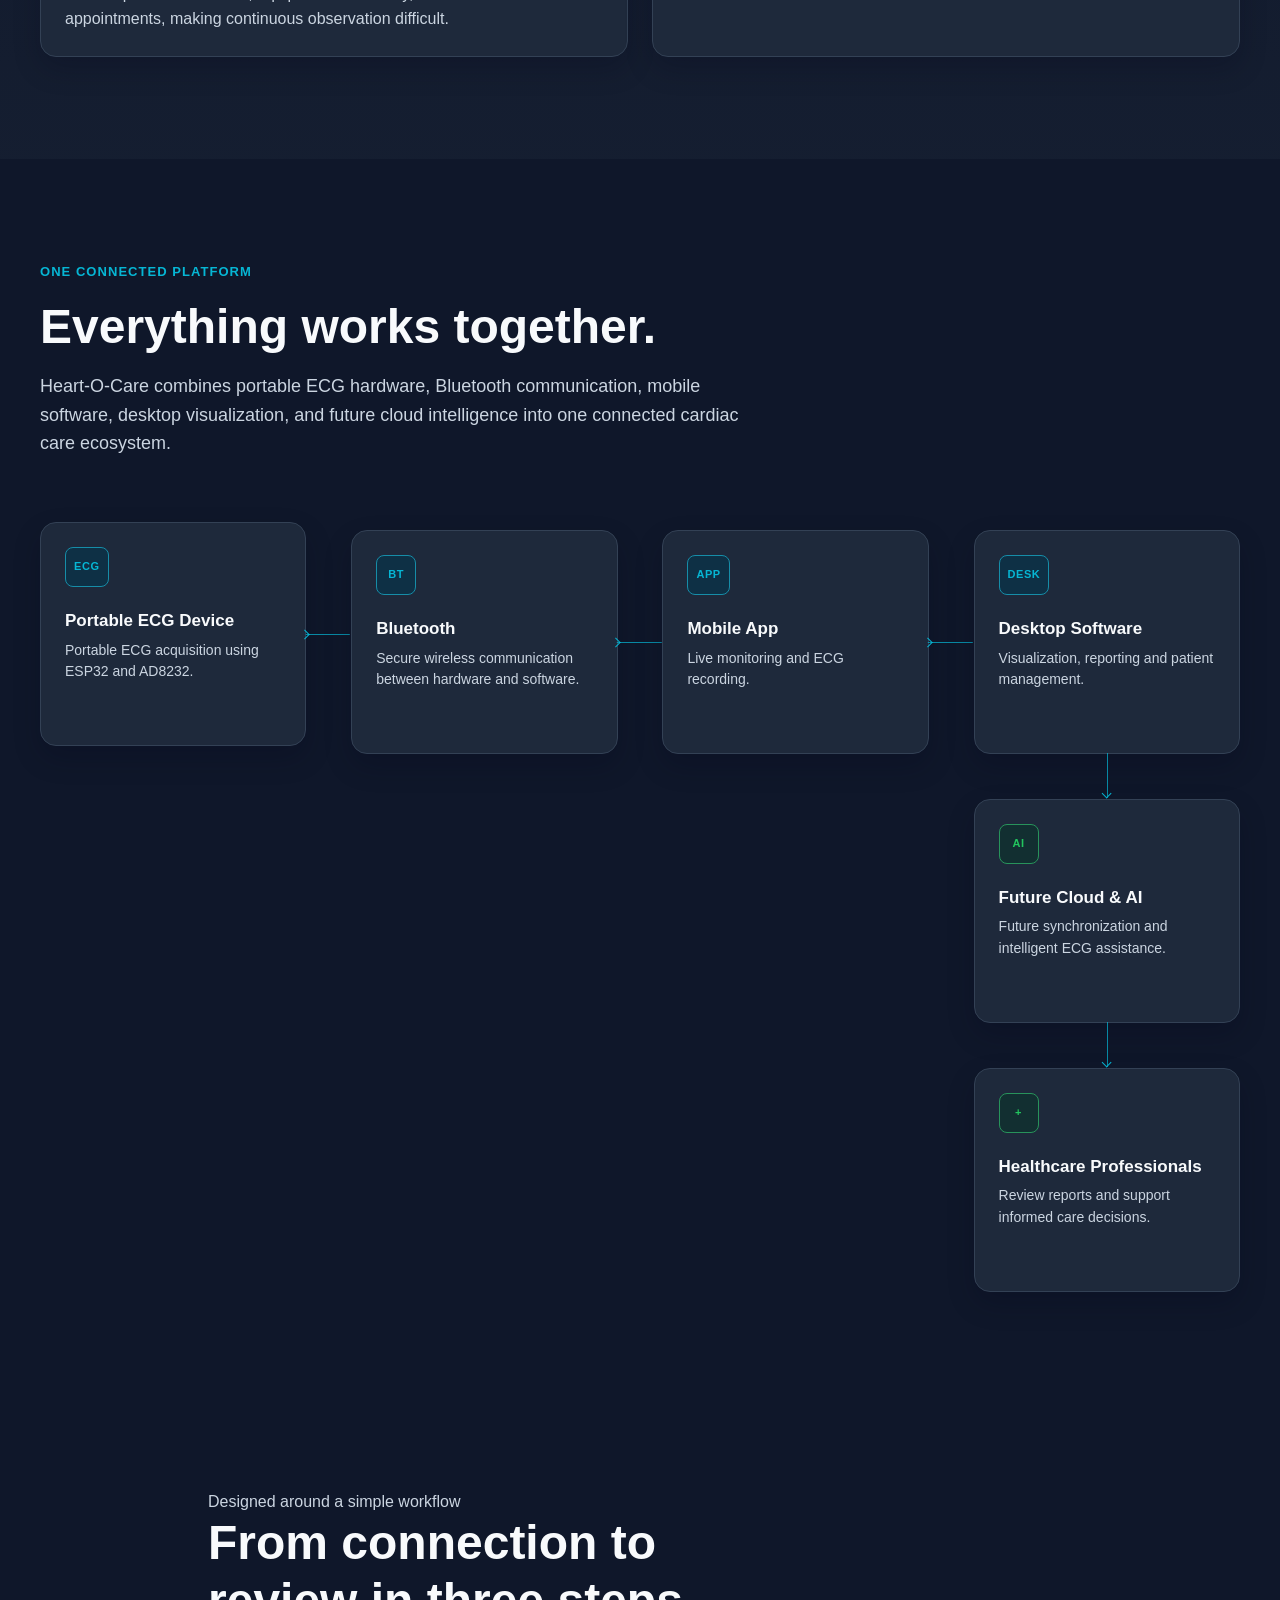
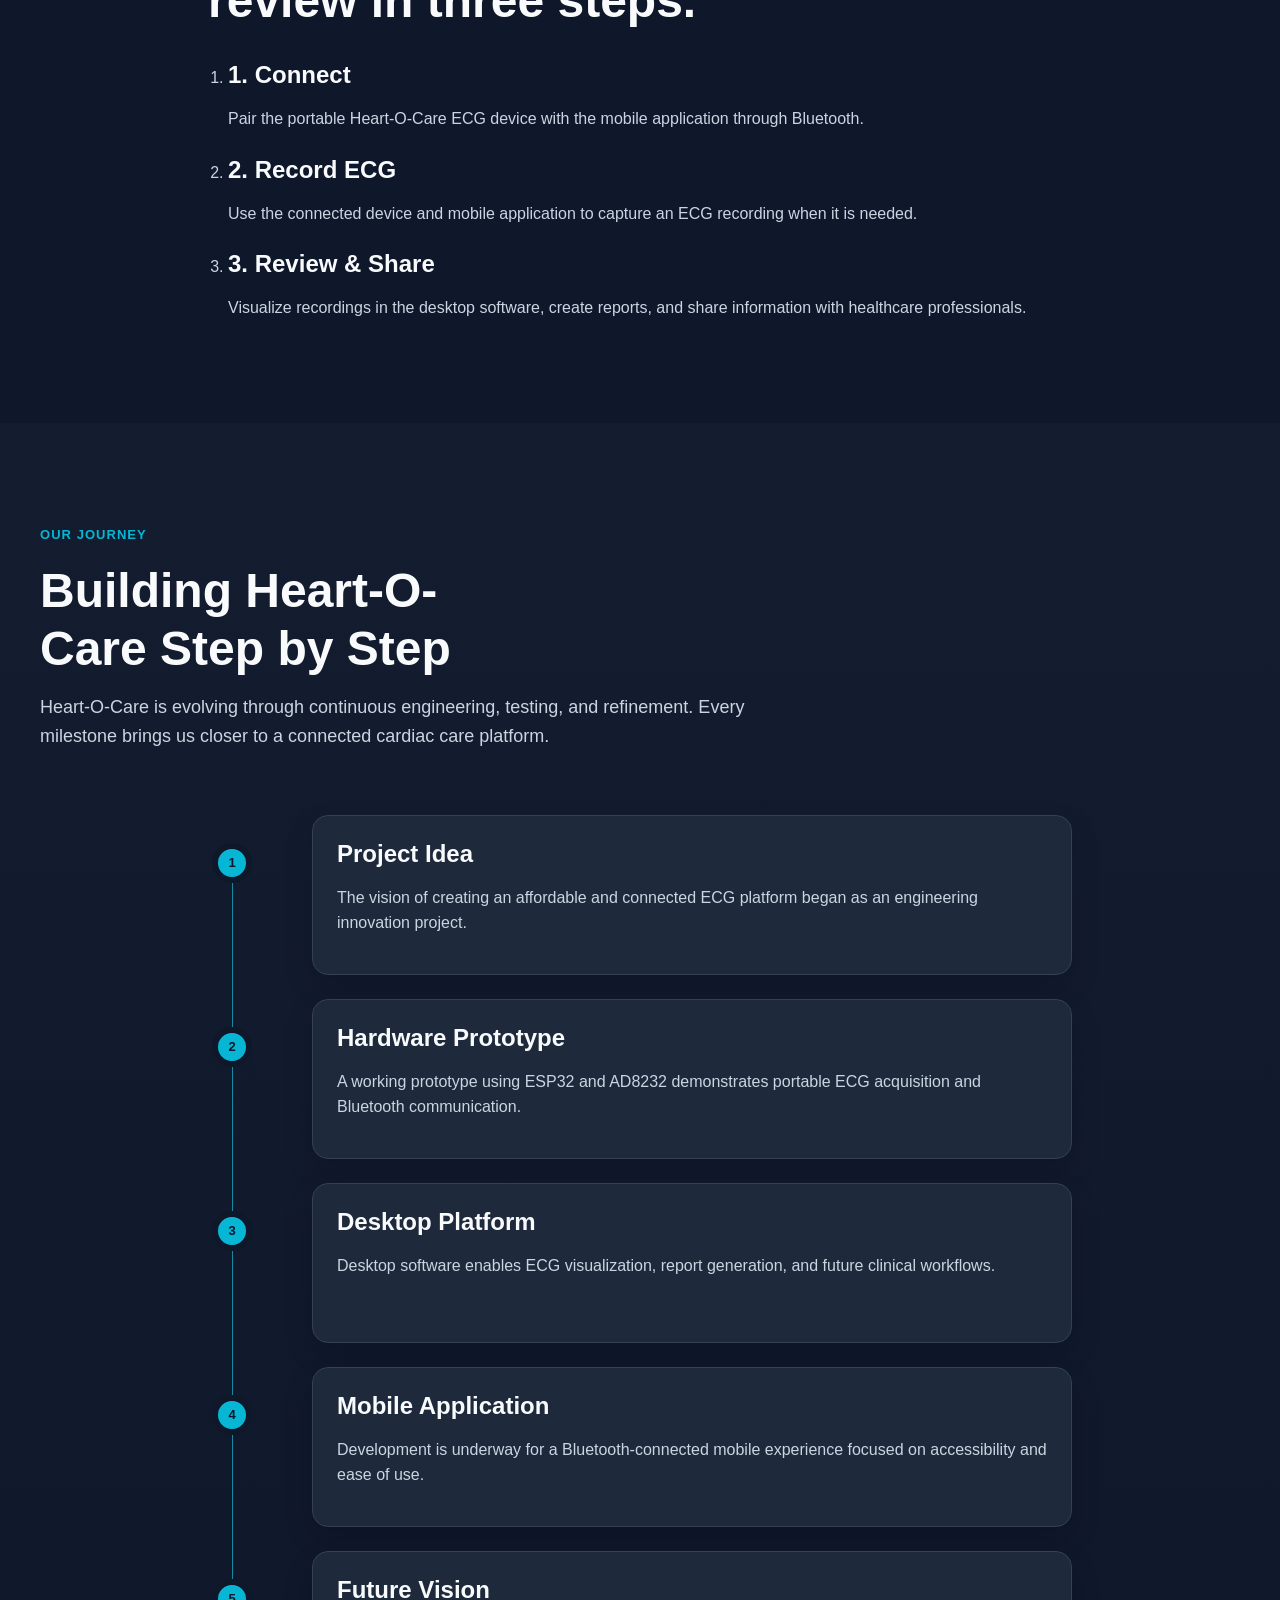
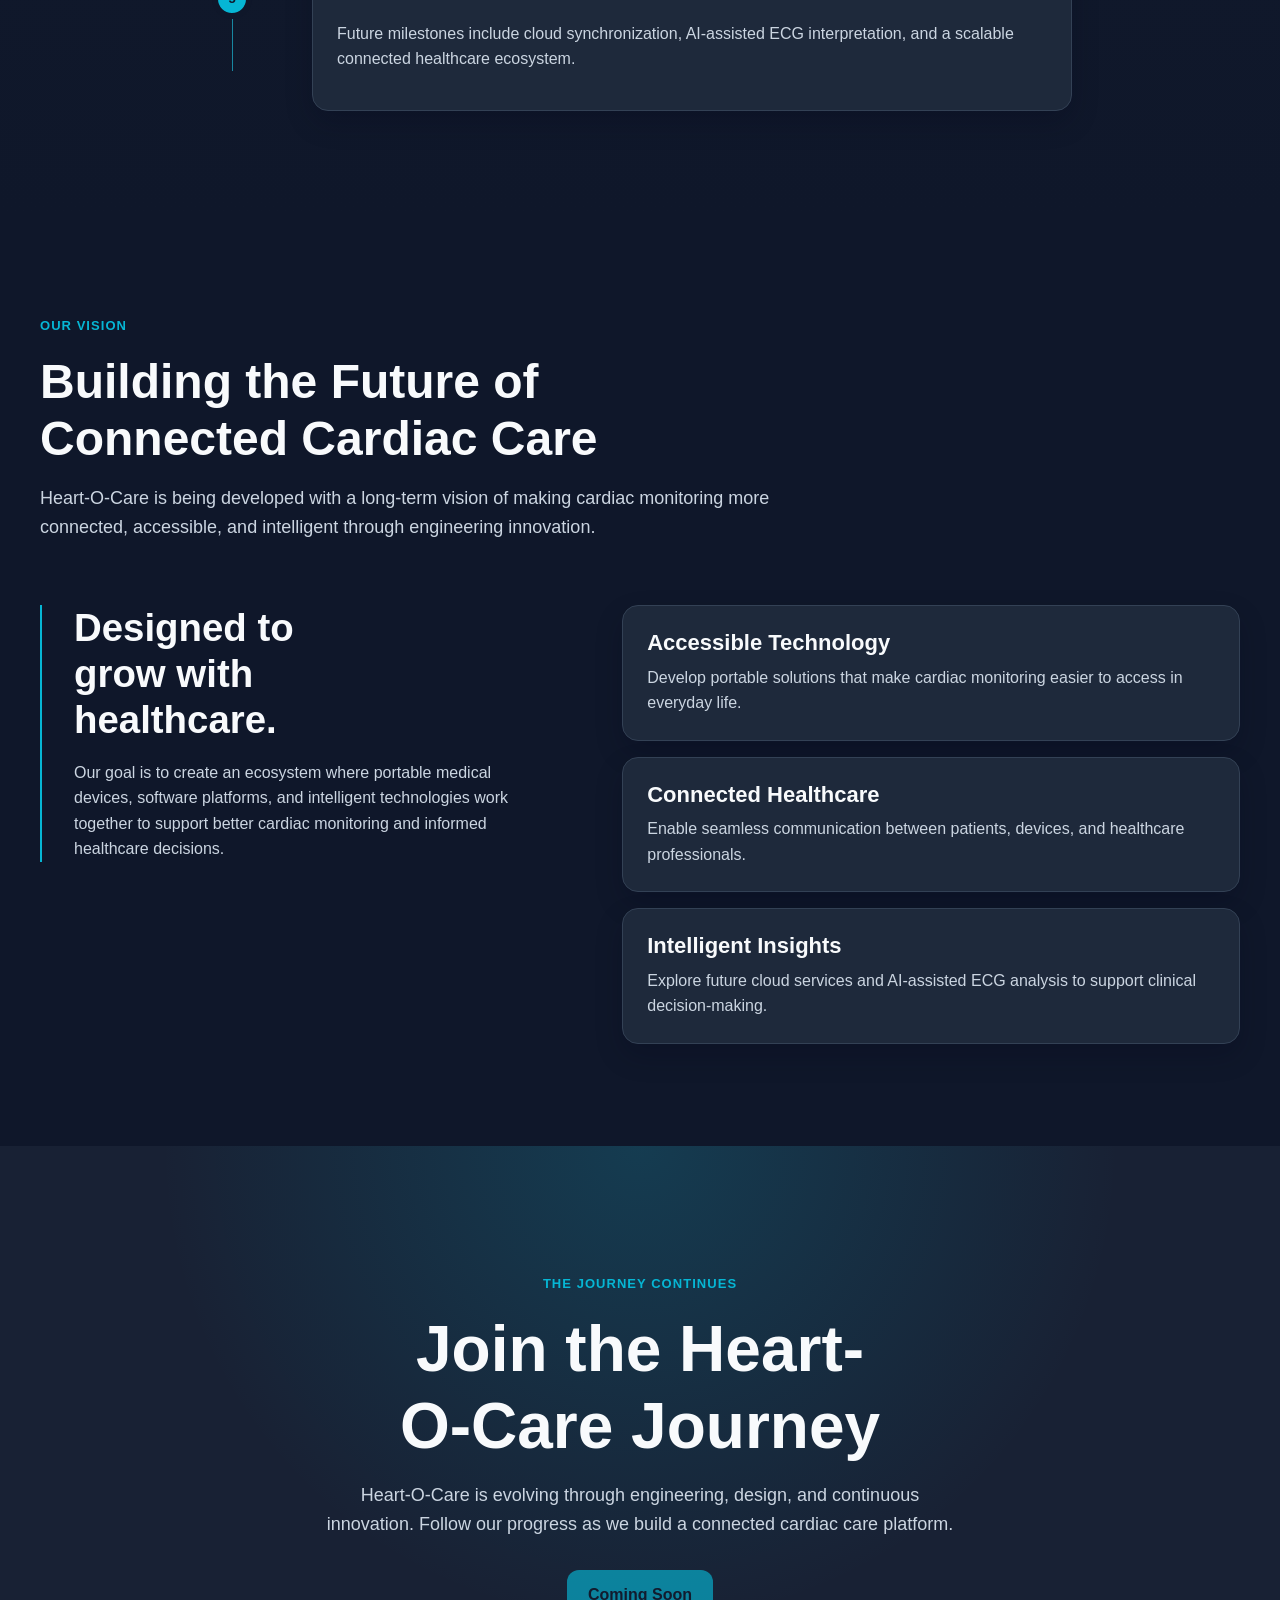
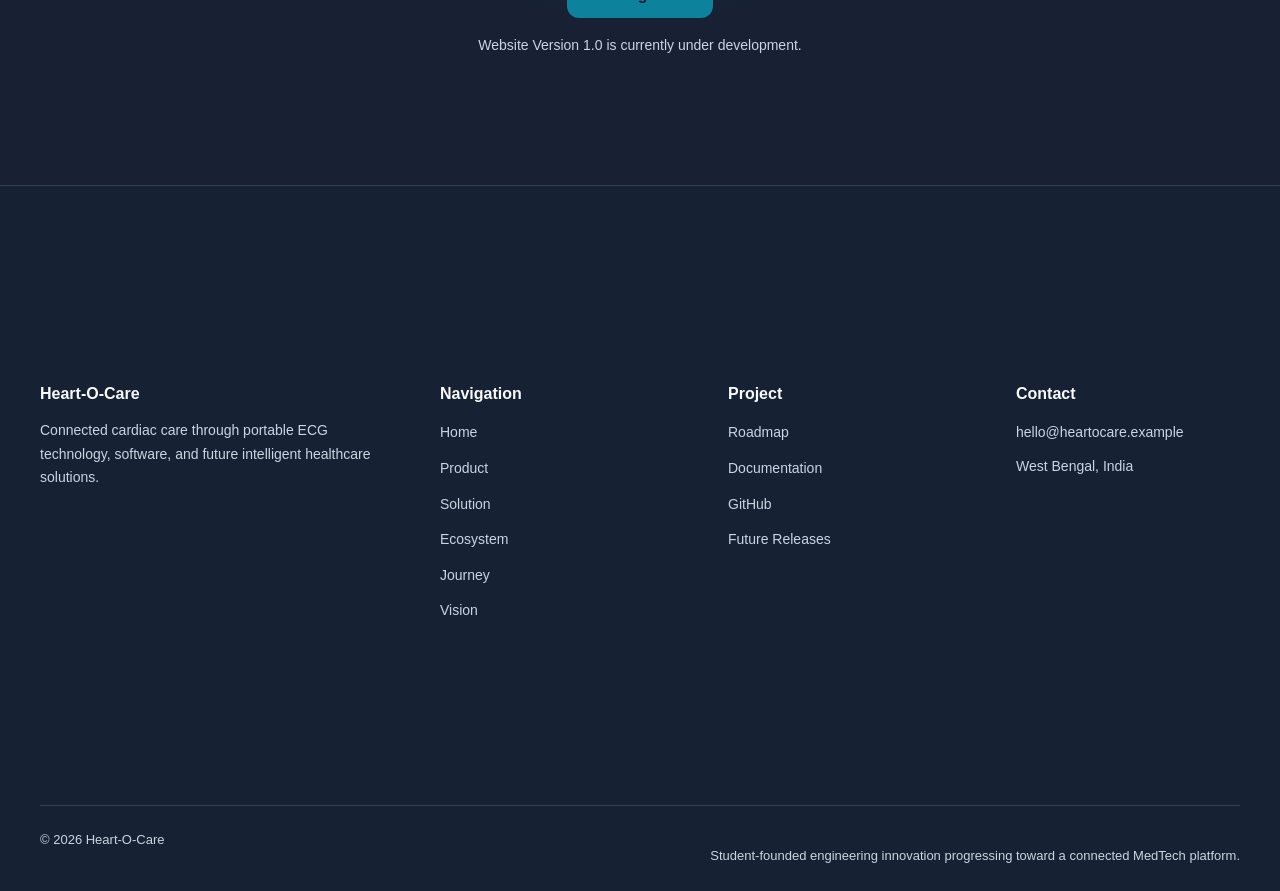
==== commit d19dbb31: "HOC-100 Global Layout & Shared Components" ====
--- a/index.html
+++ b/index.html
@@ -4,9 +4,20 @@
   <meta charset="UTF-8">
   <meta name="viewport" content="width=device-width, initial-scale=1.0">
   <meta name="description" content="Heart-O-Care connects portable ECG hardware, mobile technology, and intelligent software for better cardiac monitoring.">
-  <title>Heart-O-Care | Connected Cardiac Care</title>
-  <link rel="stylesheet" href="style.css">
-  <script src="script.js" defer></script>
+  <meta name="theme-color" content="#0F172A">
+  <meta name="robots" content="index, follow">
+  <link rel="canonical" href="https://heartocare.example/">
+  <meta property="og:type" content="website">
+  <meta property="og:url" content="https://heartocare.example/">
+  <meta property="og:title" content="Heart-O-Care | Connected Cardiac Care">
+  <meta property="og:description" content="Heart-O-Care connects portable ECG hardware, mobile technology, and intelligent software for better cardiac monitoring.">
+  <meta property="og:site_name" content="Heart-O-Care">
+  <meta name="twitter:card" content="summary">
+  <meta name="twitter:title" content="Heart-O-Care | Connected Cardiac Care">
+  <meta name="twitter:description" content="Heart-O-Care connects portable ECG hardware, mobile technology, and intelligent software for better cardiac monitoring.">
+  <title>Heart-O-Care | Connected Cardiac Care Platform</title>
+  <link rel="stylesheet" href="assets/css/style.css">
+  <script src="assets/js/script.js" defer></script>
 </head>
 <body>
   <!-- Header and Navigation -->
@@ -24,6 +35,7 @@
       </button>
       <ul class="nav-menu" id="primary-navigation">
         <li><a class="nav-link" href="#hero" data-nav-link aria-current="page">Home</a></li>
+        <li><a class="nav-link" href="pages/device.html">Product</a></li>
         <li><a class="nav-link" href="#solution" data-nav-link>Solution</a></li>
         <li><a class="nav-link" href="#ecosystem" data-nav-link>Ecosystem</a></li>
         <li><a class="nav-link" href="#prototype-journey" data-nav-link>Journey</a></li>
@@ -42,7 +54,7 @@
           <p class="hero__eyebrow">Portable ECG. Connected care.</p>
           <h1 id="hero-title">Connected Cardiac Care,<br>Anywhere.</h1>
           <p class="hero__description">Heart-O-Care combines portable ECG hardware, Bluetooth connectivity, mobile technology, and intelligent software into one connected platform for modern cardiac monitoring.</p>
-          <div class="hero__actions" aria-label="Hero actions">
+          <div class="hero__actions">
             <a class="button--primary" href="#solution">Explore Heart-O-Care</a>
             <a class="button--secondary" href="#prototype-journey">Our Journey</a>
           </div>
@@ -289,6 +301,7 @@
           <nav aria-label="Footer navigation">
             <ul class="site-footer__links">
               <li><a href="#hero">Home</a></li>
+              <li><a href="pages/device.html">Product</a></li>
               <li><a href="#solution">Solution</a></li>
               <li><a href="#ecosystem">Ecosystem</a></li>
               <li><a href="#prototype-journey">Journey</a></li>
--- a/assets/css/style.css
+++ b/assets/css/style.css
@@ -0,0 +1,1724 @@
+/* Design tokens */
+:root {
+  --color-background: #0F172A;
+  --color-surface: #1E293B;
+  --color-primary: #06B6D4;
+  --color-primary-hover: #0891B2;
+  --color-accent: #22C55E;
+  --color-text-primary: #F8FAFC;
+  --color-text-secondary: #CBD5E1;
+  --color-border: #334155;
+
+  --font-sans: Inter, "Segoe UI", Arial, sans-serif;
+  --container-max-width: 1200px;
+  --container-padding: clamp(1.25rem, 4vw, 2rem);
+  --section-spacing: clamp(4rem, 8vw, 7rem);
+  --space-1: 0.5rem;
+  --space-2: 1rem;
+  --space-3: 1.5rem;
+  --space-4: 2rem;
+  --radius: 0.75rem;
+  --radius-lg: 1rem;
+  --shadow-card: 0 12px 28px rgba(2, 6, 23, 0.2);
+  --transition: 180ms ease;
+  --transition-navigation: 250ms ease;
+}
+
+/* Global reset */
+*,
+*::before,
+*::after {
+  box-sizing: border-box;
+  margin: 0;
+  padding: 0;
+}
+
+html {
+  scroll-behavior: smooth;
+}
+
+body {
+  min-width: 320px;
+  min-height: 100vh;
+  background-color: var(--color-background);
+  color: var(--color-text-primary);
+  font-family: var(--font-sans);
+  font-size: 16px;
+  line-height: 1.6;
+  overflow-x: hidden;
+}
+
+img,
+picture,
+svg {
+  display: block;
+  max-width: 100%;
+}
+
+button,
+input,
+textarea,
+select {
+  font: inherit;
+}
+
+button {
+  cursor: pointer;
+}
+
+button:disabled {
+  cursor: not-allowed;
+  opacity: 0.65;
+}
+
+/* Typography */
+h1,
+h2,
+h3,
+h4,
+h5,
+h6 {
+  color: var(--color-text-primary);
+  font-weight: 700;
+  line-height: 1.2;
+  margin-block-end: var(--space-2);
+  text-wrap: balance;
+}
+
+h1 {
+  font-size: clamp(2.5rem, 6vw, 4.5rem);
+}
+
+h2 {
+  font-size: clamp(2rem, 4vw, 3rem);
+}
+
+h3 {
+  font-size: clamp(1.25rem, 2vw, 1.5rem);
+}
+
+p,
+li,
+dd {
+  color: var(--color-text-secondary);
+}
+
+p + p {
+  margin-block-start: var(--space-2);
+}
+
+ul,
+ol {
+  padding-inline-start: 1.25rem;
+}
+
+li + li {
+  margin-block-start: var(--space-1);
+}
+
+/* Links */
+a {
+  color: var(--color-primary);
+  text-decoration-thickness: 0.1em;
+  text-underline-offset: 0.18em;
+  transition: color var(--transition), text-decoration-color var(--transition);
+}
+
+a:hover {
+  color: var(--color-primary-hover);
+  text-decoration-color: currentColor;
+}
+
+/* Layout utilities */
+.container {
+  width: min(var(--container-max-width), calc(100% - (var(--container-padding) * 2)));
+  margin-inline: auto;
+  min-width: 0;
+}
+
+section {
+  padding-block: var(--section-spacing);
+  scroll-margin-top: 5.5rem;
+}
+
+/* Navigation */
+.site-header {
+  background-color: color-mix(in srgb, var(--color-background) 84%, transparent);
+  backdrop-filter: blur(18px);
+  border-bottom: 1px solid color-mix(in srgb, var(--color-border) 72%, transparent);
+  position: sticky;
+  top: 0;
+  transition: background-color var(--transition-navigation), border-color var(--transition-navigation);
+  z-index: 1000;
+}
+
+.site-nav {
+  align-items: center;
+  display: grid;
+  grid-template-columns: 1fr auto 1fr;
+  min-height: 4.75rem;
+}
+
+.brand {
+  align-items: center;
+  color: var(--color-text-primary);
+  display: inline-flex;
+  font-size: 1rem;
+  font-weight: 700;
+  gap: 0.625rem;
+  justify-self: start;
+  letter-spacing: -0.02em;
+  text-decoration: none;
+}
+
+.brand:hover {
+  color: var(--color-text-primary);
+}
+
+.brand-mark {
+  align-items: center;
+  background-color: var(--color-primary);
+  border-radius: 0.5rem;
+  color: var(--color-background);
+  display: inline-flex;
+  font-size: 0.875rem;
+  font-weight: 800;
+  height: 2rem;
+  justify-content: center;
+  width: 2rem;
+}
+
+.nav-menu {
+  align-items: center;
+  display: flex;
+  gap: var(--space-1);
+  justify-self: center;
+  list-style: none;
+  padding: 0;
+}
+
+.nav-menu li + li {
+  margin: 0;
+}
+
+.nav-menu__cta {
+  display: none;
+}
+
+.nav-link {
+  color: var(--color-text-secondary);
+  display: inline-flex;
+  font-size: 0.9375rem;
+  font-weight: 700;
+  padding: 0.5rem 0.75rem;
+  position: relative;
+  text-decoration: none;
+  transition: color var(--transition-navigation);
+}
+
+.nav-link::after {
+  background-color: var(--color-primary);
+  bottom: 0.2rem;
+  content: "";
+  height: 2px;
+  left: 0.75rem;
+  position: absolute;
+  right: 0.75rem;
+  transform: scaleX(0);
+  transform-origin: left;
+  transition: transform var(--transition-navigation);
+}
+
+.nav-link:hover,
+.nav-link[aria-current="page"] {
+  color: var(--color-text-primary);
+}
+
+.nav-link:hover::after,
+.nav-link[aria-current="page"]::after {
+  transform: scaleX(1);
+}
+
+.nav-cta {
+  justify-self: end;
+  white-space: nowrap;
+}
+
+.nav-toggle {
+  align-items: center;
+  background-color: transparent;
+  border: 1px solid var(--color-border);
+  border-radius: var(--radius);
+  display: none;
+  flex-direction: column;
+  gap: 0.25rem;
+  height: 2.75rem;
+  justify-content: center;
+  padding: 0;
+  width: 2.75rem;
+}
+
+.nav-toggle__bar {
+  background-color: var(--color-text-primary);
+  border-radius: 999px;
+  height: 2px;
+  transition: transform var(--transition-navigation), opacity var(--transition-navigation);
+  width: 1.125rem;
+}
+
+@media (max-width: 47.9375rem) {
+  .site-nav {
+    grid-template-columns: 1fr auto;
+    position: relative;
+  }
+
+  .nav-toggle {
+    display: inline-flex;
+    justify-self: end;
+  }
+
+  .nav-cta {
+    display: none;
+  }
+
+  .nav-menu__cta {
+    display: block;
+    padding: var(--space-2);
+  }
+
+  .nav-menu .nav-cta {
+    display: inline-flex;
+    width: 100%;
+  }
+
+  .nav-menu {
+    align-items: stretch;
+    background-color: var(--color-surface);
+    border: 1px solid var(--color-border);
+    border-radius: var(--radius-lg);
+    display: grid;
+    gap: 0;
+    grid-column: 1 / -1;
+    margin-block-start: -0.25rem;
+    max-height: 0;
+    opacity: 0;
+    overflow: hidden;
+    pointer-events: none;
+    transform: translateY(-0.5rem);
+    transition: max-height var(--transition-navigation), opacity var(--transition-navigation), transform var(--transition-navigation), visibility var(--transition-navigation);
+    visibility: hidden;
+    width: 100%;
+  }
+
+  .site-nav.is-menu-open .nav-menu {
+    margin-block-end: 0.75rem;
+    max-height: 22rem;
+    opacity: 1;
+    pointer-events: auto;
+    transform: translateY(0);
+    visibility: visible;
+  }
+
+  .nav-link {
+    display: flex;
+    padding: 0.875rem var(--space-2);
+  }
+
+  .nav-link::after {
+    bottom: 0.5rem;
+    left: var(--space-2);
+    right: auto;
+    width: 1.5rem;
+  }
+
+  .site-nav.is-menu-open .nav-toggle__bar:nth-child(2) {
+    transform: translateY(0.375rem) rotate(45deg);
+  }
+
+  .site-nav.is-menu-open .nav-toggle__bar:nth-child(3) {
+    opacity: 0;
+  }
+
+  .site-nav.is-menu-open .nav-toggle__bar:nth-child(4) {
+    transform: translateY(-0.375rem) rotate(-45deg);
+  }
+}
+
+/* Hero */
+.hero {
+  background:
+    radial-gradient(circle at 78% 38%, color-mix(in srgb, var(--color-primary) 16%, transparent), transparent 33rem),
+    linear-gradient(120deg, var(--color-background), color-mix(in srgb, var(--color-surface) 62%, var(--color-background)));
+  overflow: hidden;
+  padding-block: 0;
+}
+
+.hero__layout {
+  align-items: center;
+  display: grid;
+  gap: clamp(3rem, 7vw, 6rem);
+  grid-template-columns: minmax(0, 0.95fr) minmax(0, 1.05fr);
+  min-height: calc(100svh - 4.75rem);
+  padding-block: clamp(4rem, 8vw, 7rem);
+}
+
+.hero__copy {
+  max-width: 42rem;
+}
+
+.hero__eyebrow {
+  color: var(--color-primary);
+  font-size: 0.875rem;
+  font-weight: 700;
+  letter-spacing: 0.08em;
+  margin-block-end: var(--space-2);
+  text-transform: uppercase;
+}
+
+.hero h1 {
+  font-size: clamp(2.8rem, 5.8vw, 5.25rem);
+  letter-spacing: -0.055em;
+  margin-block-end: var(--space-3);
+}
+
+.hero__description {
+  font-size: clamp(1rem, 1.5vw, 1.1875rem);
+  max-width: 38rem;
+}
+
+.hero__actions {
+  display: flex;
+  flex-wrap: wrap;
+  gap: var(--space-2);
+  margin-block-start: var(--space-4);
+}
+
+.hero__visual {
+  min-height: 34rem;
+  position: relative;
+}
+
+.platform-diagram {
+  aspect-ratio: 1.08;
+  border: 1px solid color-mix(in srgb, var(--color-border) 78%, transparent);
+  border-radius: 1.5rem;
+  inset: 50% auto auto 50%;
+  margin: 0;
+  max-width: 34rem;
+  position: absolute;
+  transform: translate(-50%, -50%);
+  width: min(100%, 34rem);
+}
+
+.platform-diagram::before {
+  background-image:
+    linear-gradient(color-mix(in srgb, var(--color-border) 28%, transparent) 1px, transparent 1px),
+    linear-gradient(90deg, color-mix(in srgb, var(--color-border) 28%, transparent) 1px, transparent 1px);
+  background-size: 2rem 2rem;
+  border-radius: inherit;
+  content: "";
+  inset: 0;
+  opacity: 0.5;
+  position: absolute;
+}
+
+.platform-node {
+  align-items: center;
+  background-color: color-mix(in srgb, var(--color-surface) 88%, transparent);
+  border: 1px solid color-mix(in srgb, var(--color-border) 84%, transparent);
+  border-radius: var(--radius-lg);
+  display: grid;
+  gap: 0.625rem;
+  justify-items: center;
+  min-height: 8.5rem;
+  padding: var(--space-2);
+  position: absolute;
+  text-align: center;
+  width: clamp(8.75rem, 34%, 11.5rem);
+  z-index: 1;
+}
+
+.platform-node p {
+  color: var(--color-text-primary);
+  font-size: 0.8125rem;
+  font-weight: 700;
+  line-height: 1.3;
+}
+
+.platform-node--ecg {
+  left: 5%;
+  top: 16%;
+}
+
+.platform-node--mobile {
+  bottom: 9%;
+  left: 19%;
+}
+
+.platform-node--desktop {
+  right: 5%;
+  top: 24%;
+}
+
+.platform-node__illustration {
+  background-color: color-mix(in srgb, var(--color-primary) 16%, var(--color-background));
+  border: 1px solid color-mix(in srgb, var(--color-primary) 76%, var(--color-border));
+  display: block;
+  position: relative;
+}
+
+.platform-node__illustration--ecg {
+  border-radius: 0.5rem;
+  height: 2.25rem;
+  width: 4.25rem;
+}
+
+.platform-node__illustration--ecg::after {
+  border-top: 2px solid var(--color-primary);
+  content: "";
+  left: 0.5rem;
+  position: absolute;
+  top: 1rem;
+  transform: skewX(-32deg);
+  width: 3.1rem;
+}
+
+.platform-node__illustration--mobile {
+  border-radius: 0.6rem;
+  height: 3rem;
+  width: 1.75rem;
+}
+
+.platform-node__illustration--mobile::after {
+  background-color: var(--color-primary);
+  border-radius: 999px;
+  bottom: 0.25rem;
+  content: "";
+  height: 0.2rem;
+  left: 50%;
+  position: absolute;
+  transform: translateX(-50%);
+  width: 0.2rem;
+}
+
+.platform-node__illustration--desktop {
+  border-radius: 0.35rem;
+  height: 2.4rem;
+  width: 4rem;
+}
+
+.platform-node__illustration--desktop::after {
+  background-color: var(--color-primary);
+  bottom: -0.45rem;
+  content: "";
+  height: 0.25rem;
+  left: 50%;
+  position: absolute;
+  transform: translateX(-50%);
+  width: 1.6rem;
+}
+
+.platform-connector {
+  border-top: 1px solid color-mix(in srgb, var(--color-primary) 72%, transparent);
+  position: absolute;
+  transform-origin: left center;
+  z-index: 0;
+}
+
+.platform-connector--ecg-mobile {
+  left: 28%;
+  top: 49%;
+  transform: rotate(61deg);
+  width: 30%;
+}
+
+.platform-connector--ecg-desktop {
+  left: 37%;
+  top: 39%;
+  transform: rotate(3deg);
+  width: 32%;
+}
+
+.platform-connector--mobile-desktop {
+  left: 48%;
+  top: 68%;
+  transform: rotate(-40deg);
+  width: 33%;
+}
+
+.hero-info-card {
+  background-color: color-mix(in srgb, var(--color-surface) 90%, transparent);
+  border: 1px solid color-mix(in srgb, var(--color-border) 84%, transparent);
+  border-radius: var(--radius);
+  display: grid;
+  gap: 0.25rem;
+  max-width: 12rem;
+  padding: 0.75rem;
+  position: absolute;
+}
+
+.hero-info-card span {
+  color: var(--color-primary);
+  font-size: 0.6875rem;
+  font-weight: 700;
+  letter-spacing: 0.06em;
+  text-transform: uppercase;
+}
+
+.hero-info-card strong {
+  color: var(--color-text-primary);
+  font-size: 0.8125rem;
+  line-height: 1.35;
+}
+
+.hero-info-card--signal {
+  right: -0.5rem;
+  top: 0;
+}
+
+.hero-info-card--connection {
+  bottom: 0.5rem;
+  left: -0.75rem;
+}
+
+.hero-trust {
+  border-top: 1px solid color-mix(in srgb, var(--color-border) 72%, transparent);
+  padding-block: var(--space-3);
+}
+
+.hero-trust ul {
+  display: grid;
+  gap: var(--space-2);
+  grid-template-columns: repeat(4, 1fr);
+  list-style: none;
+  padding: 0;
+}
+
+.hero-trust li {
+  align-items: center;
+  color: var(--color-text-secondary);
+  display: flex;
+  font-size: 0.875rem;
+  font-weight: 700;
+  gap: 0.5rem;
+}
+
+.hero-trust li::before {
+  background-color: var(--color-accent);
+  border-radius: 999px;
+  content: "";
+  height: 0.5rem;
+  width: 0.5rem;
+}
+
+@media (max-width: 64rem) {
+  .hero__layout {
+    gap: var(--space-4);
+  }
+
+  .hero__visual {
+    min-height: 29rem;
+  }
+
+  .hero-info-card--signal {
+    right: 0;
+  }
+
+  .hero-info-card--connection {
+    left: 0;
+  }
+}
+
+@media (max-width: 47.9375rem) {
+  .hero__layout {
+    grid-template-columns: 1fr;
+    min-height: auto;
+    padding-block: clamp(3.5rem, 12vw, 5rem);
+  }
+
+  .hero__visual {
+    margin-inline: auto;
+    min-height: clamp(25rem, 88vw, 31rem);
+    width: min(100%, 34rem);
+  }
+
+  .hero-trust ul {
+    grid-template-columns: repeat(2, 1fr);
+  }
+}
+
+@media (max-width: 30rem) {
+  .hero h1 {
+    font-size: clamp(2.5rem, 12vw, 3.25rem);
+  }
+
+  .hero__actions {
+    align-items: stretch;
+    flex-direction: column;
+  }
+
+  .hero__actions a {
+    width: 100%;
+  }
+
+  .hero-info-card {
+    max-width: 10rem;
+  }
+
+  .hero-trust ul {
+    grid-template-columns: 1fr;
+  }
+}
+
+/* Problem and solution */
+.problem-solution {
+  background: linear-gradient(180deg, var(--color-background), color-mix(in srgb, var(--color-surface) 38%, var(--color-background)));
+}
+
+.problem-solution__intro {
+  margin-block-end: clamp(2rem, 5vw, 3.5rem);
+  max-width: 45rem;
+}
+
+.problem-solution__eyebrow,
+.problem-solution__label {
+  color: var(--color-primary);
+  font-size: 0.8125rem;
+  font-weight: 700;
+  letter-spacing: 0.08em;
+  text-transform: uppercase;
+}
+
+.problem-solution__eyebrow {
+  margin-block-end: var(--space-2);
+}
+
+.ecosystem__eyebrow,
+.prototype-journey__eyebrow,
+.vision__eyebrow,
+.cta__eyebrow {
+  color: var(--color-primary);
+  font-size: 0.8125rem;
+  font-weight: 700;
+  letter-spacing: 0.08em;
+  margin-block-end: var(--space-2);
+  text-transform: uppercase;
+}
+
+.problem-solution__grid {
+  align-items: stretch;
+  display: grid;
+  gap: var(--space-3);
+  grid-template-columns: repeat(2, minmax(0, 1fr));
+}
+
+.problem-solution__card {
+  display: flex;
+  flex-direction: column;
+  height: 100%;
+  padding: clamp(1.5rem, 4vw, 2.5rem);
+}
+
+.problem-solution__icon {
+  align-items: center;
+  background-color: color-mix(in srgb, var(--color-primary) 16%, var(--color-background));
+  border: 1px solid color-mix(in srgb, var(--color-primary) 65%, var(--color-border));
+  border-radius: 999px;
+  color: var(--color-primary);
+  display: inline-flex;
+  font-size: 1.25rem;
+  font-weight: 700;
+  height: 2.75rem;
+  justify-content: center;
+  margin-block-end: var(--space-3);
+  width: 2.75rem;
+}
+
+.problem-solution__icon--solution {
+  background-color: color-mix(in srgb, var(--color-accent) 14%, var(--color-background));
+  border-color: color-mix(in srgb, var(--color-accent) 62%, var(--color-border));
+  color: var(--color-accent);
+}
+
+.problem-solution__label {
+  margin-block-end: var(--space-1);
+}
+
+.problem-solution__card h3 {
+  font-size: clamp(1.4rem, 2.5vw, 1.75rem);
+  max-width: 22rem;
+}
+
+@media (max-width: 47.9375rem) {
+  .problem-solution__grid {
+    grid-template-columns: 1fr;
+  }
+}
+
+/* Ecosystem */
+.ecosystem {
+  background-color: var(--color-background);
+}
+
+.ecosystem__intro {
+  margin-block-end: clamp(2.5rem, 6vw, 4rem);
+  max-width: 48rem;
+}
+
+.ecosystem__intro > p:last-child {
+  font-size: clamp(1rem, 1.5vw, 1.125rem);
+  max-width: 44rem;
+}
+
+.ecosystem-flow {
+  --ecosystem-flow-gap: clamp(1.5rem, 3.5vw, 3rem);
+
+  display: grid;
+  gap: var(--ecosystem-flow-gap);
+  grid-template-columns: repeat(4, minmax(0, 1fr));
+  list-style: none;
+  padding: 0;
+  position: relative;
+}
+
+.ecosystem-card {
+  align-items: flex-start;
+  display: flex;
+  flex-direction: column;
+  height: 100%;
+  min-height: 13.5rem;
+  padding: var(--space-3);
+  position: relative;
+}
+
+.ecosystem-card__icon {
+  align-items: center;
+  background-color: color-mix(in srgb, var(--color-primary) 16%, var(--color-background));
+  border: 1px solid color-mix(in srgb, var(--color-primary) 65%, var(--color-border));
+  border-radius: 0.5rem;
+  color: var(--color-primary);
+  display: inline-flex;
+  font-size: 0.6875rem;
+  font-weight: 800;
+  height: 2.5rem;
+  justify-content: center;
+  letter-spacing: 0.05em;
+  margin-block-end: var(--space-3);
+  min-width: 2.5rem;
+  padding-inline: 0.5rem;
+}
+
+.ecosystem-card__icon--accent {
+  background-color: color-mix(in srgb, var(--color-accent) 14%, var(--color-background));
+  border-color: color-mix(in srgb, var(--color-accent) 62%, var(--color-border));
+  color: var(--color-accent);
+}
+
+.ecosystem-card h3 {
+  font-size: 1.0625rem;
+  margin-block-end: var(--space-1);
+}
+
+.ecosystem-card p {
+  font-size: 0.875rem;
+  line-height: 1.55;
+}
+
+.ecosystem-card--cloud {
+  grid-column: 4;
+  grid-row: 2;
+}
+
+.ecosystem-card--professionals {
+  grid-column: 4;
+  grid-row: 3;
+}
+
+@media (min-width: 60rem) {
+  .ecosystem-card--device::after,
+  .ecosystem-card--bluetooth::after,
+  .ecosystem-card--mobile::after {
+    background-color: color-mix(in srgb, var(--color-primary) 72%, transparent);
+    content: "";
+    height: 1px;
+    position: absolute;
+    right: 0;
+    top: 50%;
+    transform: translateX(100%);
+    width: var(--ecosystem-flow-gap);
+  }
+
+  .ecosystem-card--device::before,
+  .ecosystem-card--bluetooth::before,
+  .ecosystem-card--mobile::before {
+    border-right: 1px solid var(--color-primary);
+    border-top: 1px solid var(--color-primary);
+    content: "";
+    height: 0.45rem;
+    position: absolute;
+    right: 0;
+    top: calc(50% - 0.2rem);
+    transform: translateX(calc(100% - 0.25rem)) rotate(45deg);
+    width: 0.45rem;
+  }
+
+  .ecosystem-card--desktop::after,
+  .ecosystem-card--cloud::after {
+    border-left: 1px solid color-mix(in srgb, var(--color-primary) 72%, transparent);
+    content: "";
+    height: var(--ecosystem-flow-gap);
+    left: 50%;
+    position: absolute;
+    top: 100%;
+  }
+
+  .ecosystem-card--desktop::before,
+  .ecosystem-card--cloud::before {
+    border-bottom: 1px solid var(--color-primary);
+    border-right: 1px solid var(--color-primary);
+    content: "";
+    height: 0.45rem;
+    left: calc(50% - 0.25rem);
+    position: absolute;
+    top: calc(100% + var(--ecosystem-flow-gap) - 0.5rem);
+    transform: rotate(45deg);
+    width: 0.45rem;
+  }
+}
+
+@media (max-width: 59.9375rem) {
+  .ecosystem-flow {
+    gap: clamp(3.5rem, 9vw, 5rem);
+    grid-template-columns: 1fr;
+    margin-inline: auto;
+    max-width: 34rem;
+  }
+
+  .ecosystem-card--cloud,
+  .ecosystem-card--professionals {
+    grid-column: auto;
+    grid-row: auto;
+  }
+
+  .ecosystem-card:not(.ecosystem-card--professionals)::after {
+    border-left: 1px solid color-mix(in srgb, var(--color-primary) 72%, transparent);
+    content: "";
+    height: clamp(3.5rem, 9vw, 5rem);
+    left: 50%;
+    position: absolute;
+    top: 100%;
+  }
+
+  .ecosystem-card:not(.ecosystem-card--professionals)::before {
+    border-bottom: 1px solid var(--color-primary);
+    border-right: 1px solid var(--color-primary);
+    content: "";
+    height: 0.45rem;
+    left: calc(50% - 0.25rem);
+    position: absolute;
+    top: calc(100% + clamp(3.5rem, 9vw, 5rem) - 0.5rem);
+    transform: rotate(45deg);
+    width: 0.45rem;
+  }
+}
+
+/* Prototype journey */
+.prototype-journey {
+  background: linear-gradient(180deg, color-mix(in srgb, var(--color-surface) 34%, var(--color-background)), var(--color-background));
+}
+
+.prototype-journey__intro {
+  margin-block-end: clamp(2.5rem, 6vw, 4rem);
+  max-width: 48rem;
+}
+
+.prototype-journey__intro > p:last-child {
+  font-size: clamp(1rem, 1.5vw, 1.125rem);
+  max-width: 45rem;
+}
+
+.timeline {
+  list-style: none;
+  margin: 0;
+  max-width: 54rem;
+  padding: 0;
+  position: relative;
+}
+
+.timeline::before {
+  background-color: color-mix(in srgb, var(--color-primary) 60%, var(--color-border));
+  bottom: 2.5rem;
+  content: "";
+  left: 1.25rem;
+  position: absolute;
+  top: 2.5rem;
+  width: 1px;
+}
+
+.timeline__item {
+  padding-inline-start: clamp(4rem, 8vw, 5.5rem);
+  position: relative;
+}
+
+.timeline__item + .timeline__item {
+  margin-block-start: var(--space-3);
+}
+
+.timeline__marker {
+  align-items: center;
+  background-color: var(--color-primary);
+  border: 0.4rem solid var(--color-background);
+  border-radius: 999px;
+  color: var(--color-background);
+  display: inline-flex;
+  font-size: 0.8125rem;
+  font-weight: 800;
+  height: 2.5rem;
+  justify-content: center;
+  left: 0;
+  position: absolute;
+  top: 1.75rem;
+  width: 2.5rem;
+  z-index: 1;
+}
+
+.timeline__card {
+  min-height: 10rem;
+  padding: clamp(1.5rem, 4vw, 2rem);
+}
+
+.timeline__card h3 {
+  font-size: clamp(1.25rem, 2vw, 1.5rem);
+}
+
+@media (min-width: 60rem) {
+  .timeline {
+    margin-inline: auto;
+  }
+
+  .timeline__item {
+    padding-inline-start: 6.5rem;
+  }
+
+  .timeline::before {
+    left: 1.5rem;
+  }
+
+  .timeline__marker {
+    left: 0.25rem;
+  }
+}
+
+/* Vision */
+.vision {
+  background-color: var(--color-background);
+}
+
+.vision__intro {
+  margin-block-end: clamp(2.5rem, 6vw, 4rem);
+  max-width: 50rem;
+}
+
+.vision__intro > p:last-child {
+  font-size: clamp(1rem, 1.5vw, 1.125rem);
+  max-width: 46rem;
+}
+
+.vision__layout {
+  align-items: start;
+  display: grid;
+  gap: clamp(2rem, 6vw, 5rem);
+  grid-template-columns: minmax(0, 0.9fr) minmax(0, 1.1fr);
+}
+
+.vision__statement {
+  border-left: 2px solid var(--color-primary);
+  padding-inline-start: clamp(1.25rem, 3vw, 2rem);
+}
+
+.vision__statement h3 {
+  font-size: clamp(1.75rem, 3vw, 2.5rem);
+  max-width: 20rem;
+}
+
+.vision__statement p {
+  max-width: 30rem;
+}
+
+.vision__focus-list {
+  display: grid;
+  gap: var(--space-2);
+  list-style: none;
+  padding: 0;
+}
+
+.vision__focus-list li {
+  margin: 0;
+}
+
+.vision__card {
+  height: 100%;
+  padding: clamp(1.25rem, 3vw, 1.75rem);
+}
+
+.vision__card h3 {
+  font-size: clamp(1.125rem, 2vw, 1.375rem);
+  margin-block-end: var(--space-1);
+}
+
+@media (max-width: 47.9375rem) {
+  .vision__layout {
+    grid-template-columns: 1fr;
+  }
+}
+
+/* Call to action */
+.cta {
+  background:
+    radial-gradient(circle at 50% 0, color-mix(in srgb, var(--color-primary) 18%, transparent), transparent 30rem),
+    color-mix(in srgb, var(--color-surface) 58%, var(--color-background));
+  padding-block: clamp(5rem, 10vw, 8rem);
+  text-align: center;
+}
+
+.cta__content {
+  max-width: 48rem;
+}
+
+.cta h2 {
+  font-size: clamp(2.25rem, 5vw, 4rem);
+  margin-inline: auto;
+  max-width: 42rem;
+}
+
+.cta__description {
+  font-size: clamp(1rem, 1.5vw, 1.125rem);
+  margin-inline: auto;
+  max-width: 40rem;
+}
+
+.cta .button--primary {
+  margin-block-start: var(--space-4);
+}
+
+.cta__note {
+  color: var(--color-text-secondary);
+  font-size: 0.875rem;
+  margin-block-start: var(--space-2);
+}
+
+/* Footer */
+.site-footer {
+  background-color: color-mix(in srgb, var(--color-surface) 56%, var(--color-background));
+  border-top: 1px solid var(--color-border);
+  padding-block: clamp(4rem, 8vw, 6rem) var(--space-3);
+}
+
+.site-footer__grid {
+  display: grid;
+  gap: clamp(2rem, 5vw, 4rem);
+  grid-template-columns: minmax(0, 1.5fr) repeat(3, minmax(0, 1fr));
+}
+
+.site-footer__column {
+  min-width: 0;
+}
+
+.site-footer__title {
+  font-size: 1rem;
+  margin-block-end: var(--space-2);
+}
+
+.site-footer__column > p,
+.site-footer__address p {
+  font-size: 0.875rem;
+  line-height: 1.65;
+}
+
+.site-footer__links {
+  display: grid;
+  gap: 0.625rem;
+  list-style: none;
+  padding: 0;
+}
+
+.site-footer__links li {
+  margin: 0;
+}
+
+.site-footer__links a,
+.site-footer__address a {
+  color: var(--color-text-secondary);
+  font-size: 0.875rem;
+  text-decoration: none;
+  transition: color var(--transition-navigation);
+}
+
+.site-footer__links a:hover,
+.site-footer__address a:hover {
+  color: var(--color-primary);
+}
+
+.site-footer__address {
+  font-style: normal;
+}
+
+.site-footer__address p {
+  margin-block-start: 0.625rem;
+}
+
+.site-footer__bottom {
+  border-top: 1px solid var(--color-border);
+  display: flex;
+  flex-wrap: wrap;
+  gap: var(--space-1) var(--space-3);
+  justify-content: space-between;
+  margin-block-start: clamp(3rem, 7vw, 5rem);
+  padding-block-start: var(--space-3);
+}
+
+.site-footer__bottom p {
+  font-size: 0.8125rem;
+}
+
+@media (max-width: 63.9375rem) {
+  .site-footer__grid {
+    grid-template-columns: repeat(2, minmax(0, 1fr));
+  }
+}
+
+/* Buttons */
+.button,
+.button--primary,
+.button--secondary {
+  align-items: center;
+  border: 1px solid transparent;
+  border-radius: var(--radius);
+  display: inline-flex;
+  font-weight: 700;
+  gap: var(--space-1);
+  justify-content: center;
+  line-height: 1.2;
+  min-height: 3rem;
+  padding: 0.75rem 1.25rem;
+  text-decoration: none;
+  transition: background-color var(--transition), border-color var(--transition), color var(--transition), box-shadow var(--transition), transform var(--transition);
+}
+
+.button--primary {
+  background-color: var(--color-primary);
+  color: var(--color-background);
+}
+
+.button--primary:hover {
+  background-color: var(--color-primary-hover);
+  box-shadow: 0 8px 20px rgba(6, 182, 212, 0.24);
+  color: var(--color-background);
+  transform: translateY(-1px);
+}
+
+.button--secondary {
+  background-color: transparent;
+  border-color: var(--color-border);
+  color: var(--color-text-primary);
+}
+
+.button--secondary:hover {
+  border-color: var(--color-primary);
+  color: var(--color-primary);
+  transform: translateY(-1px);
+}
+
+.button--primary:disabled:hover {
+  background-color: var(--color-primary);
+  color: var(--color-background);
+}
+
+.button--secondary:disabled:hover {
+  border-color: var(--color-border);
+  color: var(--color-text-primary);
+}
+
+button:disabled:hover {
+  box-shadow: none;
+  transform: none;
+}
+
+/* Reusable card */
+.card {
+  background-color: var(--color-surface);
+  border: 1px solid var(--color-border);
+  border-radius: var(--radius-lg);
+  box-shadow: var(--shadow-card);
+  padding: var(--space-3);
+  transition: border-color var(--transition-navigation), box-shadow var(--transition-navigation), transform var(--transition-navigation);
+}
+
+@media (hover: hover) and (pointer: fine) {
+  .card:hover {
+    border-color: color-mix(in srgb, var(--color-primary) 65%, var(--color-border));
+    box-shadow: 0 18px 36px color-mix(in srgb, var(--color-background) 38%, transparent);
+    transform: translateY(-0.25rem);
+  }
+}
+
+/* Responsive polish */
+.how-it-works > .container {
+  max-width: 54rem;
+}
+
+.how-it-works ol {
+  display: grid;
+  gap: var(--space-3);
+  margin-block-start: var(--space-4);
+}
+
+.how-it-works li + li {
+  margin: 0;
+}
+
+@media (min-width: 48rem) and (max-width: 63.9375rem) {
+  .hero h1 {
+    font-size: clamp(3.25rem, 5.5vw, 4rem);
+  }
+
+  .hero-info-card {
+    max-width: 10rem;
+  }
+
+  .problem-solution__card,
+  .ecosystem-card,
+  .timeline__card {
+    padding: var(--space-3);
+  }
+}
+
+@media (max-width: 47.9375rem) {
+  .site-footer__grid {
+    grid-template-columns: 1fr;
+  }
+
+  .site-footer__bottom {
+    align-items: flex-start;
+    flex-direction: column;
+  }
+
+  .timeline::before {
+    left: 1.125rem;
+  }
+
+  .timeline__item {
+    padding-inline-start: 3.75rem;
+  }
+
+  .timeline__marker {
+    height: 2.25rem;
+    top: 1.5rem;
+    width: 2.25rem;
+  }
+}
+
+/* Accessibility utilities */
+.sr-only {
+  height: 1px;
+  margin: -1px;
+  overflow: hidden;
+  padding: 0;
+  position: absolute;
+  white-space: nowrap;
+  width: 1px;
+  clip: rect(0, 0, 0, 0);
+}
+
+:focus-visible {
+  outline: 3px solid var(--color-accent);
+  outline-offset: 3px;
+}
+
+@media (max-width: 48rem) {
+  :root {
+    --section-spacing: clamp(3rem, 10vw, 5rem);
+  }
+}
+
+@media (prefers-reduced-motion: reduce) {
+  html {
+    scroll-behavior: auto;
+  }
+
+  *,
+  *::before,
+  *::after {
+    animation-duration: 0.01ms !important;
+    animation-iteration-count: 1 !important;
+    scroll-behavior: auto !important;
+    transition-duration: 0.01ms !important;
+  }
+}
+
+/* Pocket ECG Device product page */
+.product-page {
+  background-color: var(--color-background);
+}
+
+.product-page__eyebrow {
+  color: var(--color-primary);
+  font-size: 0.8125rem;
+  font-weight: 700;
+  letter-spacing: 0.08em;
+  margin-block-end: var(--space-2);
+  text-transform: uppercase;
+}
+
+.product-hero {
+  background:
+    radial-gradient(circle at 76% 40%, color-mix(in srgb, var(--color-primary) 17%, transparent), transparent 30rem),
+    linear-gradient(120deg, var(--color-background), color-mix(in srgb, var(--color-surface) 60%, var(--color-background)));
+  overflow: hidden;
+}
+
+.product-hero__layout {
+  align-items: center;
+  display: grid;
+  gap: clamp(3rem, 7vw, 6rem);
+  grid-template-columns: minmax(0, 1fr) minmax(18rem, 0.8fr);
+  min-height: calc(100svh - 4.75rem);
+}
+
+.product-hero__copy {
+  max-width: 42rem;
+}
+
+.product-hero h1 {
+  font-size: clamp(2.8rem, 6vw, 5rem);
+  letter-spacing: -0.055em;
+}
+
+.product-hero__subtitle {
+  color: var(--color-text-primary);
+  font-size: clamp(1.125rem, 2vw, 1.375rem);
+  font-weight: 700;
+  margin-block-end: var(--space-2);
+}
+
+.product-hero__actions {
+  display: flex;
+  flex-wrap: wrap;
+  gap: var(--space-2);
+  margin-block-start: var(--space-4);
+}
+
+.device-showcase {
+  align-items: center;
+  background-image:
+    linear-gradient(color-mix(in srgb, var(--color-border) 26%, transparent) 1px, transparent 1px),
+    linear-gradient(90deg, color-mix(in srgb, var(--color-border) 26%, transparent) 1px, transparent 1px);
+  background-size: 2rem 2rem;
+  border: 1px solid color-mix(in srgb, var(--color-border) 78%, transparent);
+  border-radius: 1.5rem;
+  display: flex;
+  justify-content: center;
+  margin: 0;
+  min-height: clamp(22rem, 36vw, 30rem);
+  overflow: hidden;
+  position: relative;
+}
+
+.device-showcase::before {
+  background: radial-gradient(circle, color-mix(in srgb, var(--color-primary) 26%, transparent), transparent 65%);
+  content: "";
+  inset: 10%;
+  position: absolute;
+}
+
+.device-showcase__body {
+  background-color: color-mix(in srgb, var(--color-surface) 90%, var(--color-background));
+  border: 1px solid color-mix(in srgb, var(--color-primary) 62%, var(--color-border));
+  border-radius: 1.25rem;
+  box-shadow: 0 20px 48px color-mix(in srgb, var(--color-background) 45%, transparent);
+  height: clamp(10rem, 17vw, 13rem);
+  position: relative;
+  transform: rotate(-8deg);
+  width: clamp(15rem, 25vw, 20rem);
+  z-index: 1;
+}
+
+.device-showcase__screen {
+  background-color: color-mix(in srgb, var(--color-primary) 14%, var(--color-background));
+  border: 1px solid color-mix(in srgb, var(--color-primary) 70%, var(--color-border));
+  border-radius: 0.75rem;
+  height: 38%;
+  left: 13%;
+  position: absolute;
+  top: 18%;
+  width: 74%;
+}
+
+.device-showcase__screen::after {
+  border-top: 2px solid var(--color-primary);
+  content: "";
+  left: 10%;
+  position: absolute;
+  top: 50%;
+  transform: skewX(-30deg);
+  width: 78%;
+}
+
+.device-showcase__lead {
+  border-top: 2px solid color-mix(in srgb, var(--color-primary) 70%, transparent);
+  position: absolute;
+  top: 74%;
+  width: 32%;
+}
+
+.device-showcase__lead--left {
+  left: -22%;
+  transform: rotate(26deg);
+}
+
+.device-showcase__lead--right {
+  right: -22%;
+  transform: rotate(-26deg);
+}
+
+.product-section-intro {
+  margin-block-end: clamp(2rem, 5vw, 3.5rem);
+  max-width: 48rem;
+}
+
+.product-purpose {
+  background-color: color-mix(in srgb, var(--color-surface) 34%, var(--color-background));
+}
+
+.product-purpose__layout {
+  align-items: start;
+  display: grid;
+  gap: clamp(2rem, 6vw, 5rem);
+  grid-template-columns: minmax(0, 0.85fr) minmax(0, 1.15fr);
+}
+
+.product-purpose__content {
+  border-left: 2px solid var(--color-primary);
+  padding-inline-start: clamp(1.25rem, 3vw, 2rem);
+}
+
+.product-purpose__content h3 {
+  font-size: clamp(1.5rem, 3vw, 2.25rem);
+  max-width: 23rem;
+}
+
+.product-purpose__list {
+  display: grid;
+  gap: var(--space-1);
+  list-style: none;
+  margin-block-start: var(--space-3);
+  padding: 0;
+}
+
+.product-purpose__list li {
+  align-items: flex-start;
+  display: flex;
+  font-size: 0.9375rem;
+  gap: var(--space-1);
+  margin: 0;
+}
+
+.product-purpose__list li::before {
+  background-color: var(--color-accent);
+  border-radius: 999px;
+  content: "";
+  flex: 0 0 auto;
+  height: 0.5rem;
+  margin-block-start: 0.45rem;
+  width: 0.5rem;
+}
+
+.product-features {
+  background-color: var(--color-background);
+}
+
+.product-feature-grid {
+  display: grid;
+  gap: var(--space-3);
+  grid-template-columns: repeat(3, minmax(0, 1fr));
+  list-style: none;
+  padding: 0;
+}
+
+.product-feature-grid li {
+  margin: 0;
+}
+
+.product-feature-card {
+  height: 100%;
+  min-height: 12rem;
+  padding: var(--space-3);
+}
+
+.product-feature-card h3 {
+  font-size: 1.125rem;
+}
+
+.product-feature-card p {
+  font-size: 0.9375rem;
+}
+
+.technical-overview {
+  background: linear-gradient(180deg, color-mix(in srgb, var(--color-surface) 35%, var(--color-background)), var(--color-background));
+}
+
+.technical-overview__table-wrapper {
+  border: 1px solid var(--color-border);
+  border-radius: var(--radius-lg);
+  box-shadow: var(--shadow-card);
+  overflow-x: auto;
+}
+
+.technical-overview table {
+  border-collapse: collapse;
+  min-width: 32rem;
+  width: 100%;
+}
+
+.technical-overview caption {
+  color: var(--color-text-primary);
+  font-size: 1rem;
+  font-weight: 700;
+  padding: var(--space-3);
+  text-align: left;
+}
+
+.technical-overview th,
+.technical-overview td {
+  border-top: 1px solid var(--color-border);
+  padding: 0.875rem var(--space-3);
+  text-align: left;
+}
+
+.technical-overview thead th {
+  background-color: color-mix(in srgb, var(--color-surface) 82%, var(--color-background));
+  color: var(--color-text-primary);
+}
+
+.technical-overview tbody th {
+  color: var(--color-text-primary);
+  font-weight: 700;
+}
+
+.technical-overview td {
+  color: var(--color-text-secondary);
+}
+
+.product-roadmap-section {
+  background-color: var(--color-background);
+}
+
+.product-roadmap {
+  display: grid;
+  gap: clamp(2.5rem, 5vw, 4rem);
+  grid-template-columns: repeat(5, minmax(0, 1fr));
+  list-style: none;
+  padding: 0;
+}
+
+.product-roadmap li {
+  align-items: center;
+  background-color: var(--color-surface);
+  border: 1px solid var(--color-border);
+  border-radius: var(--radius);
+  color: var(--color-text-primary);
+  display: flex;
+  font-size: 0.875rem;
+  font-weight: 700;
+  justify-content: center;
+  margin: 0;
+  min-height: 5.5rem;
+  padding: var(--space-2);
+  position: relative;
+  text-align: center;
+}
+
+.product-roadmap li:not(:last-child)::after {
+  border-right: 1px solid var(--color-primary);
+  border-top: 1px solid var(--color-primary);
+  content: "";
+  height: 0.5rem;
+  position: absolute;
+  right: calc(0px - var(--space-3));
+  top: calc(50% - 0.25rem);
+  transform: rotate(45deg);
+  width: 0.5rem;
+}
+
+.product-cta {
+  background:
+    radial-gradient(circle at 50% 0, color-mix(in srgb, var(--color-primary) 18%, transparent), transparent 28rem),
+    color-mix(in srgb, var(--color-surface) 56%, var(--color-background));
+  padding-block: clamp(4rem, 8vw, 6rem);
+  text-align: center;
+}
+
+.product-cta h2 {
+  font-size: clamp(2rem, 4vw, 3.25rem);
+}
+
+@media (max-width: 63.9375rem) {
+  .product-hero__layout,
+  .product-purpose__layout {
+    grid-template-columns: 1fr;
+  }
+
+  .product-hero__layout {
+    min-height: auto;
+  }
+
+  .device-showcase {
+    margin-inline: auto;
+    max-width: 34rem;
+    width: 100%;
+  }
+
+  .product-feature-grid {
+    grid-template-columns: repeat(2, minmax(0, 1fr));
+  }
+
+  .product-roadmap {
+    grid-template-columns: 1fr;
+    max-width: 34rem;
+  }
+
+  .product-roadmap li:not(:last-child)::after {
+    border-bottom: 1px solid var(--color-primary);
+    border-right: 1px solid var(--color-primary);
+    border-top: 0;
+    bottom: calc(0px - var(--space-3));
+    left: calc(50% - 0.25rem);
+    right: auto;
+    top: auto;
+    transform: rotate(45deg);
+  }
+}
+
+@media (max-width: 47.9375rem) {
+  .product-hero__layout {
+    padding-block: clamp(3.5rem, 12vw, 5rem);
+  }
+
+  .product-hero__actions {
+    align-items: stretch;
+    flex-direction: column;
+  }
+
+  .product-hero__actions a {
+    width: 100%;
+  }
+
+  .product-feature-grid {
+    grid-template-columns: 1fr;
+  }
+
+  .technical-overview th,
+  .technical-overview td {
+    padding: 0.75rem var(--space-2);
+  }
+}
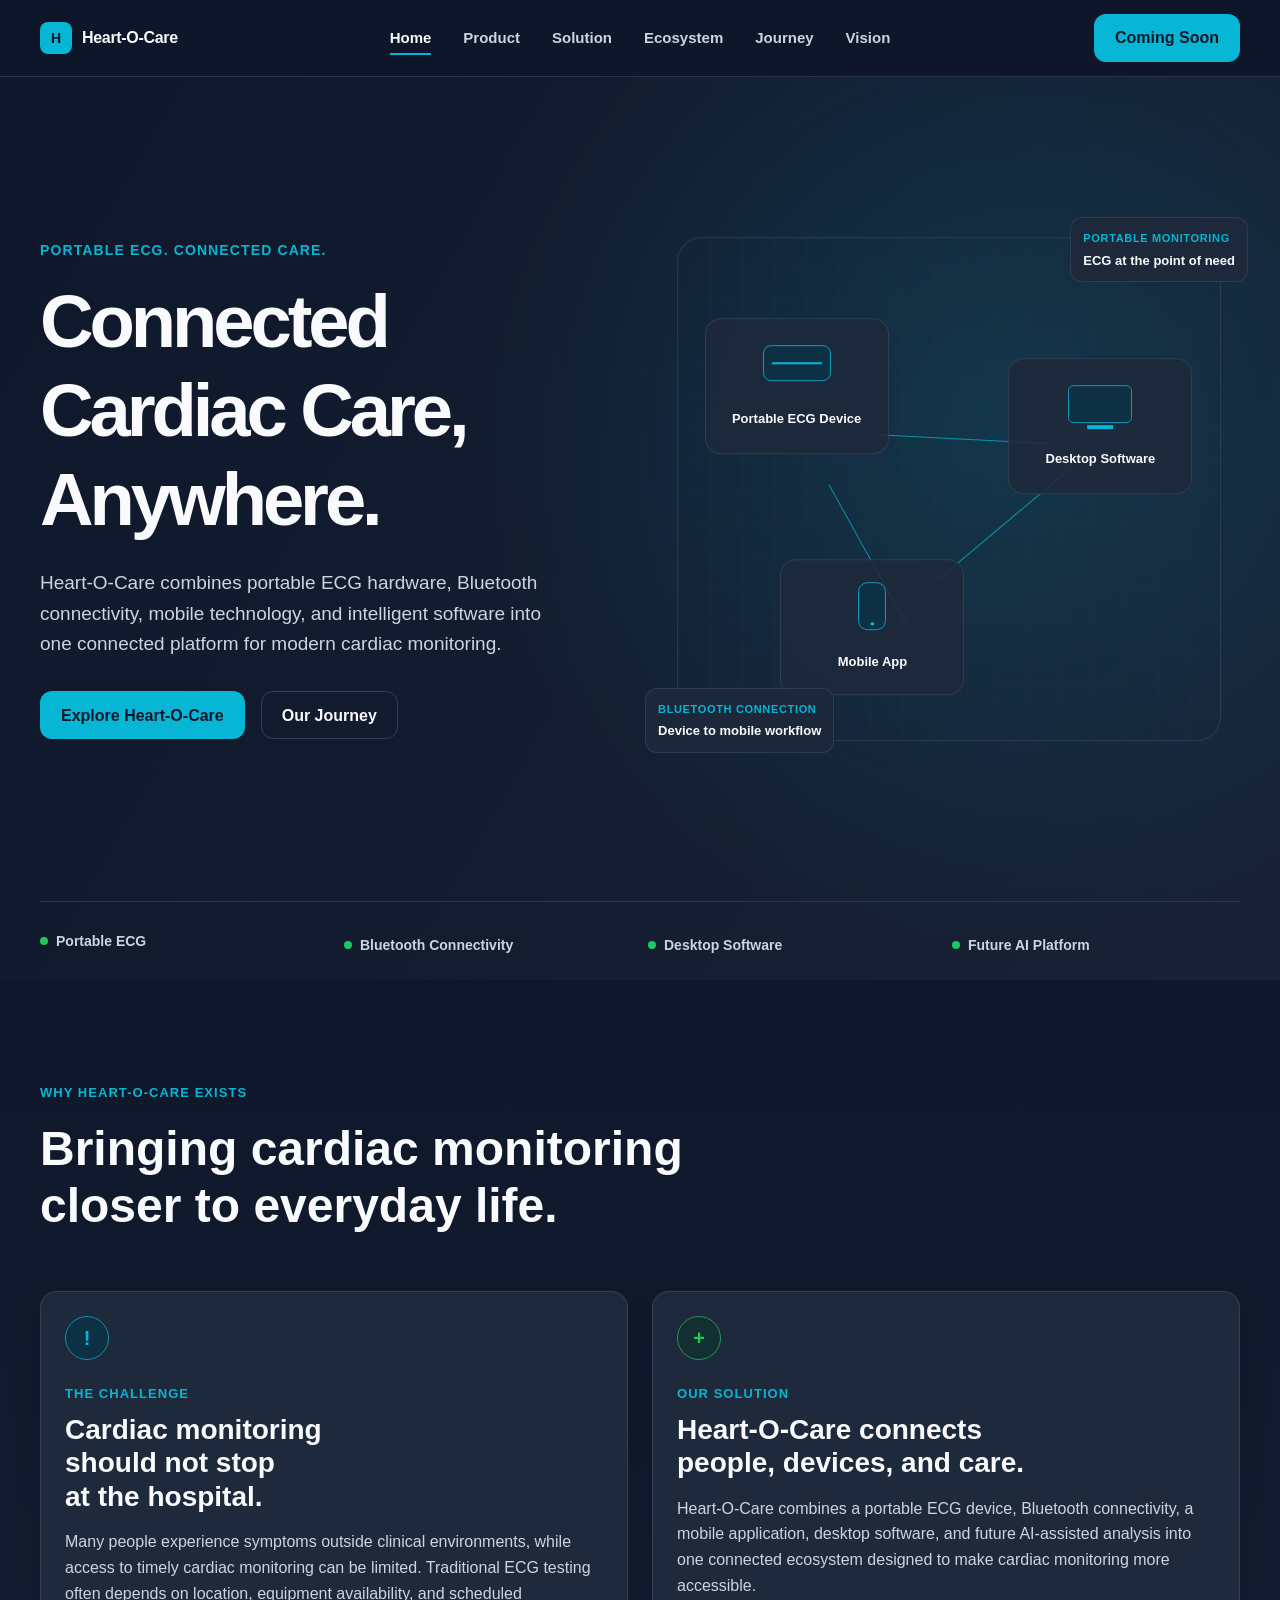
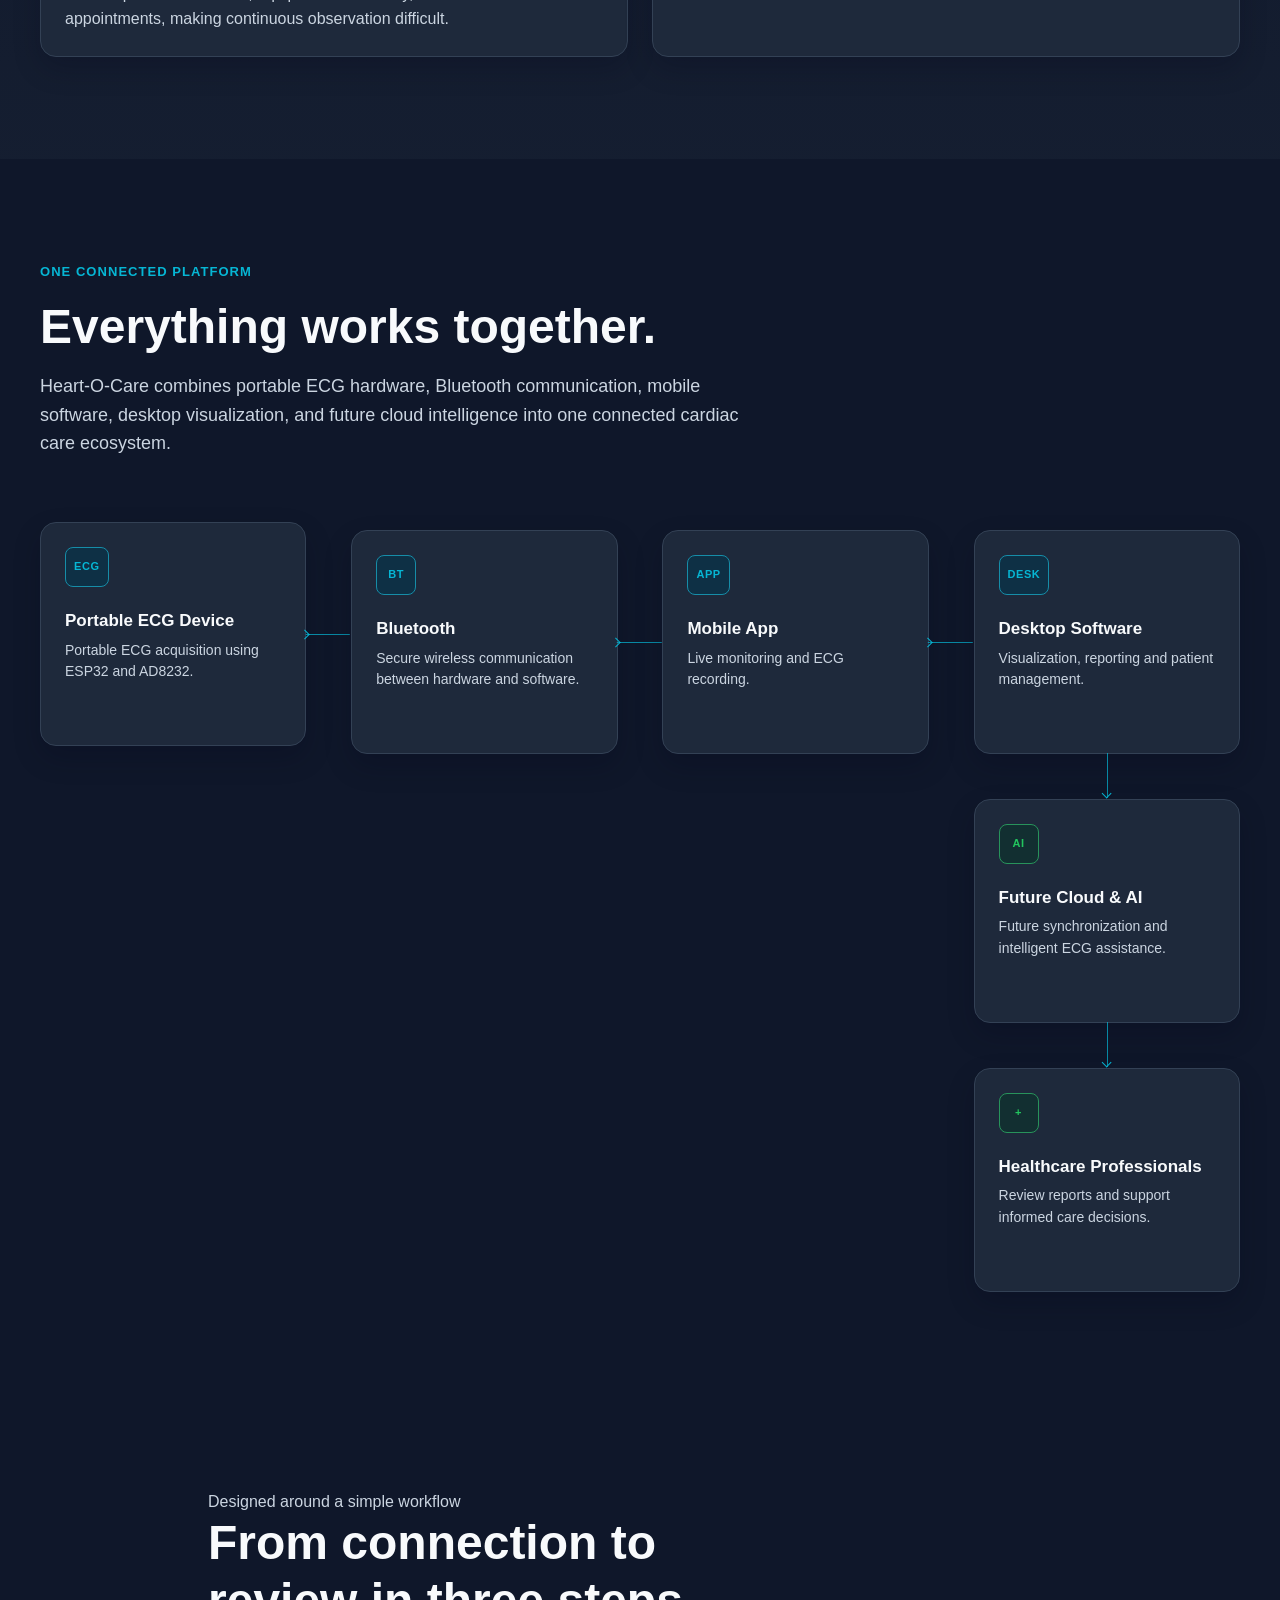
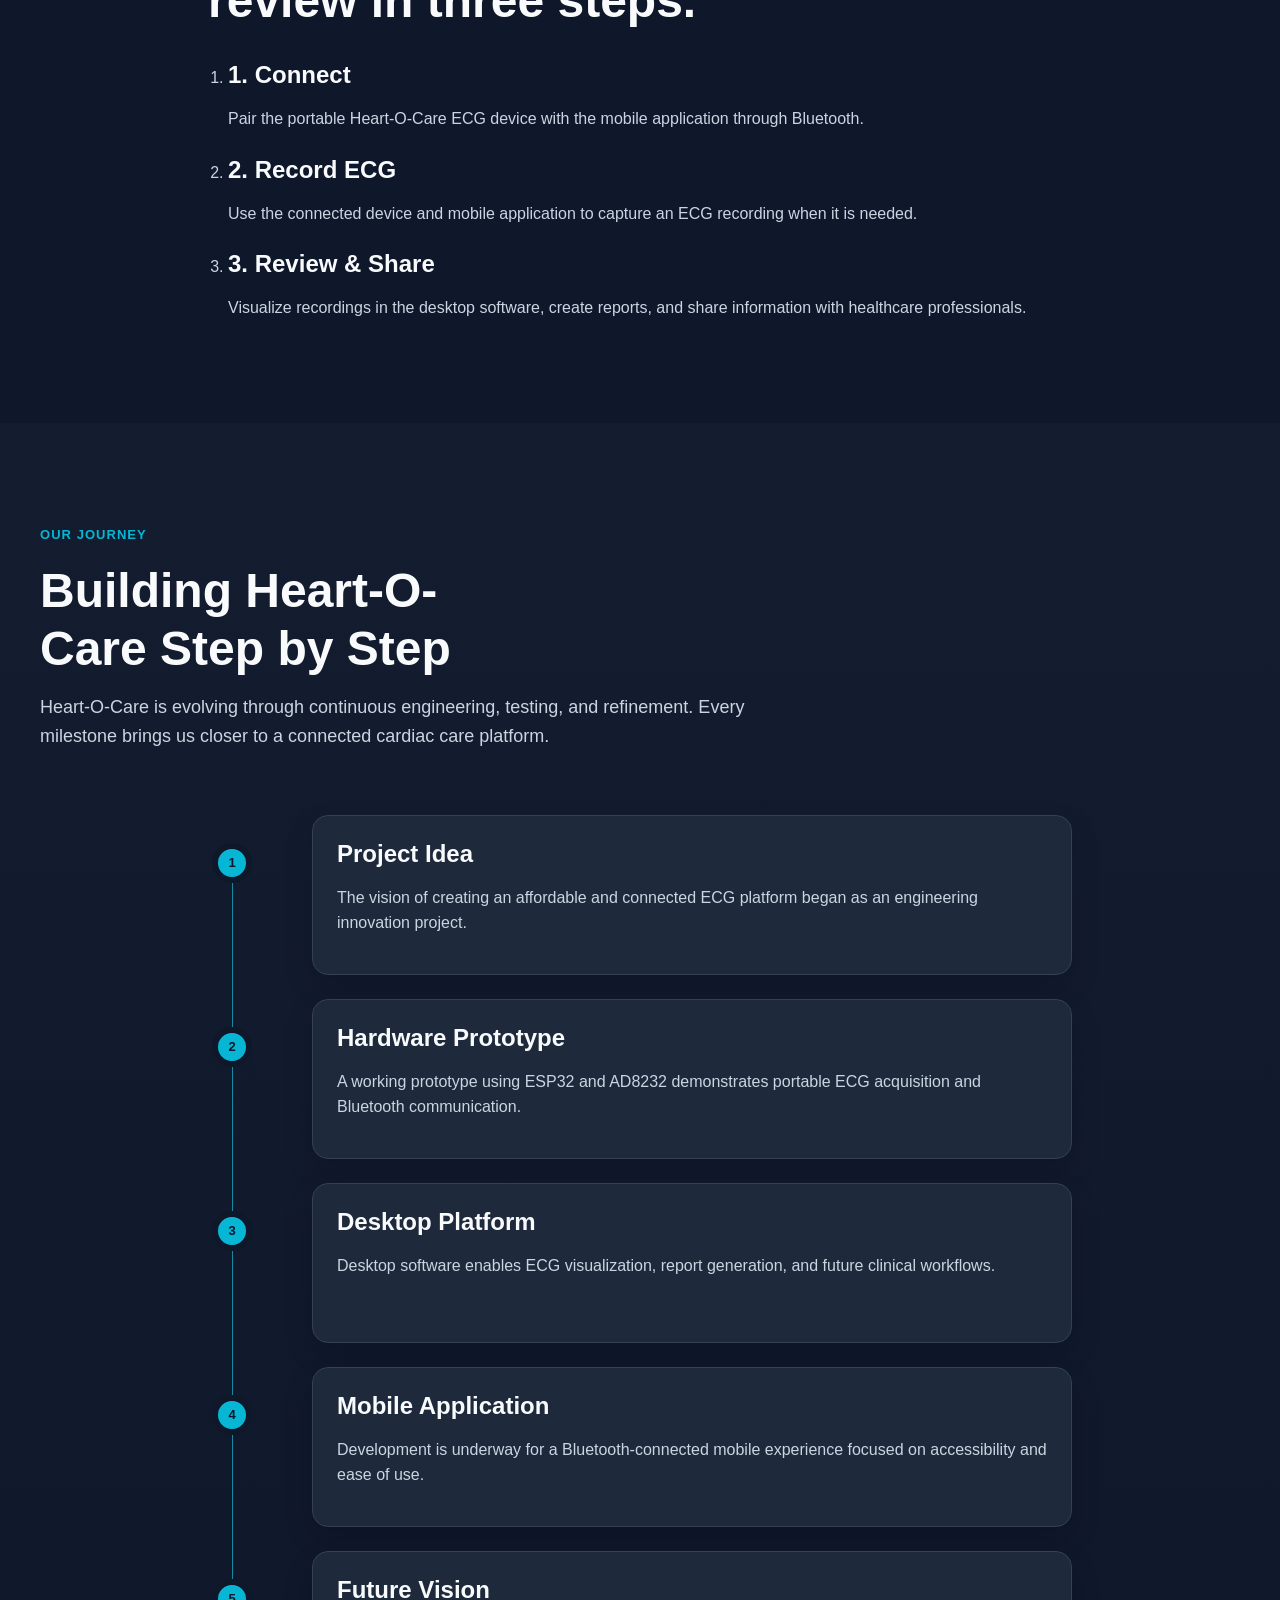
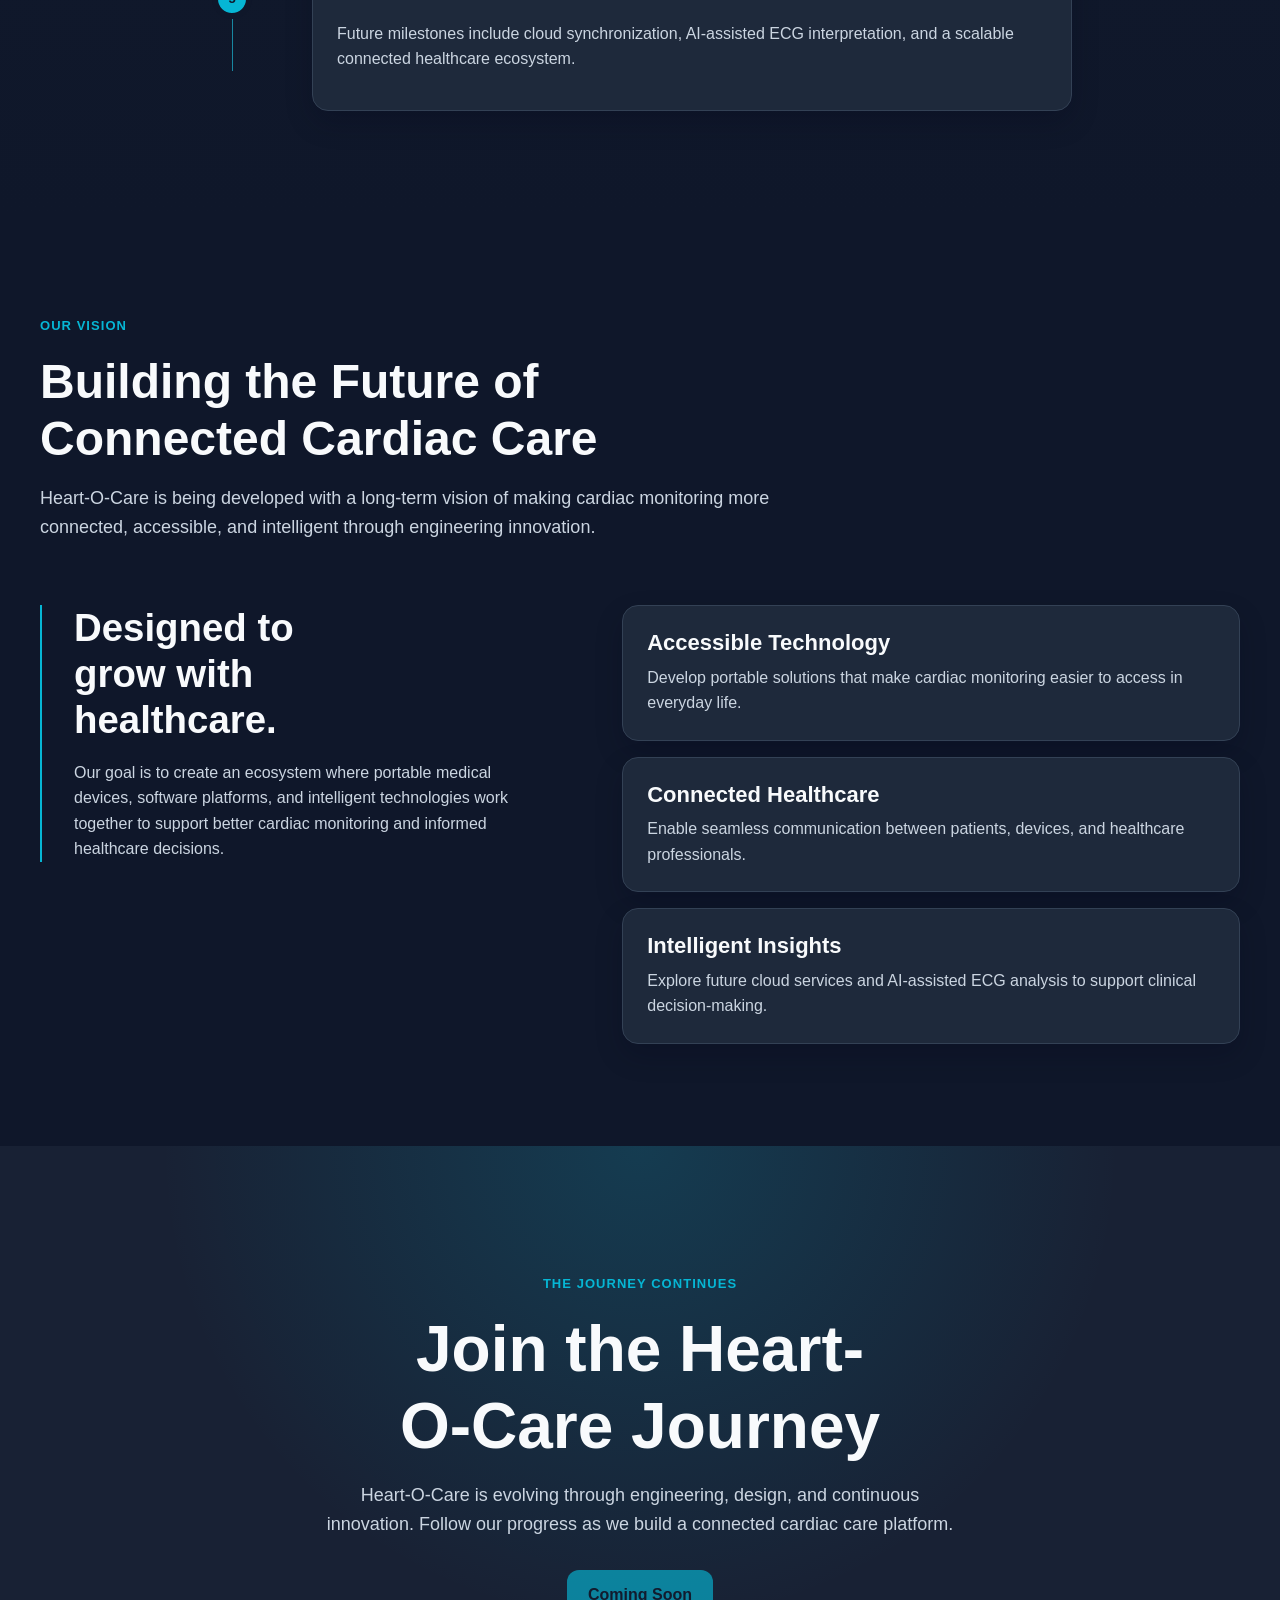
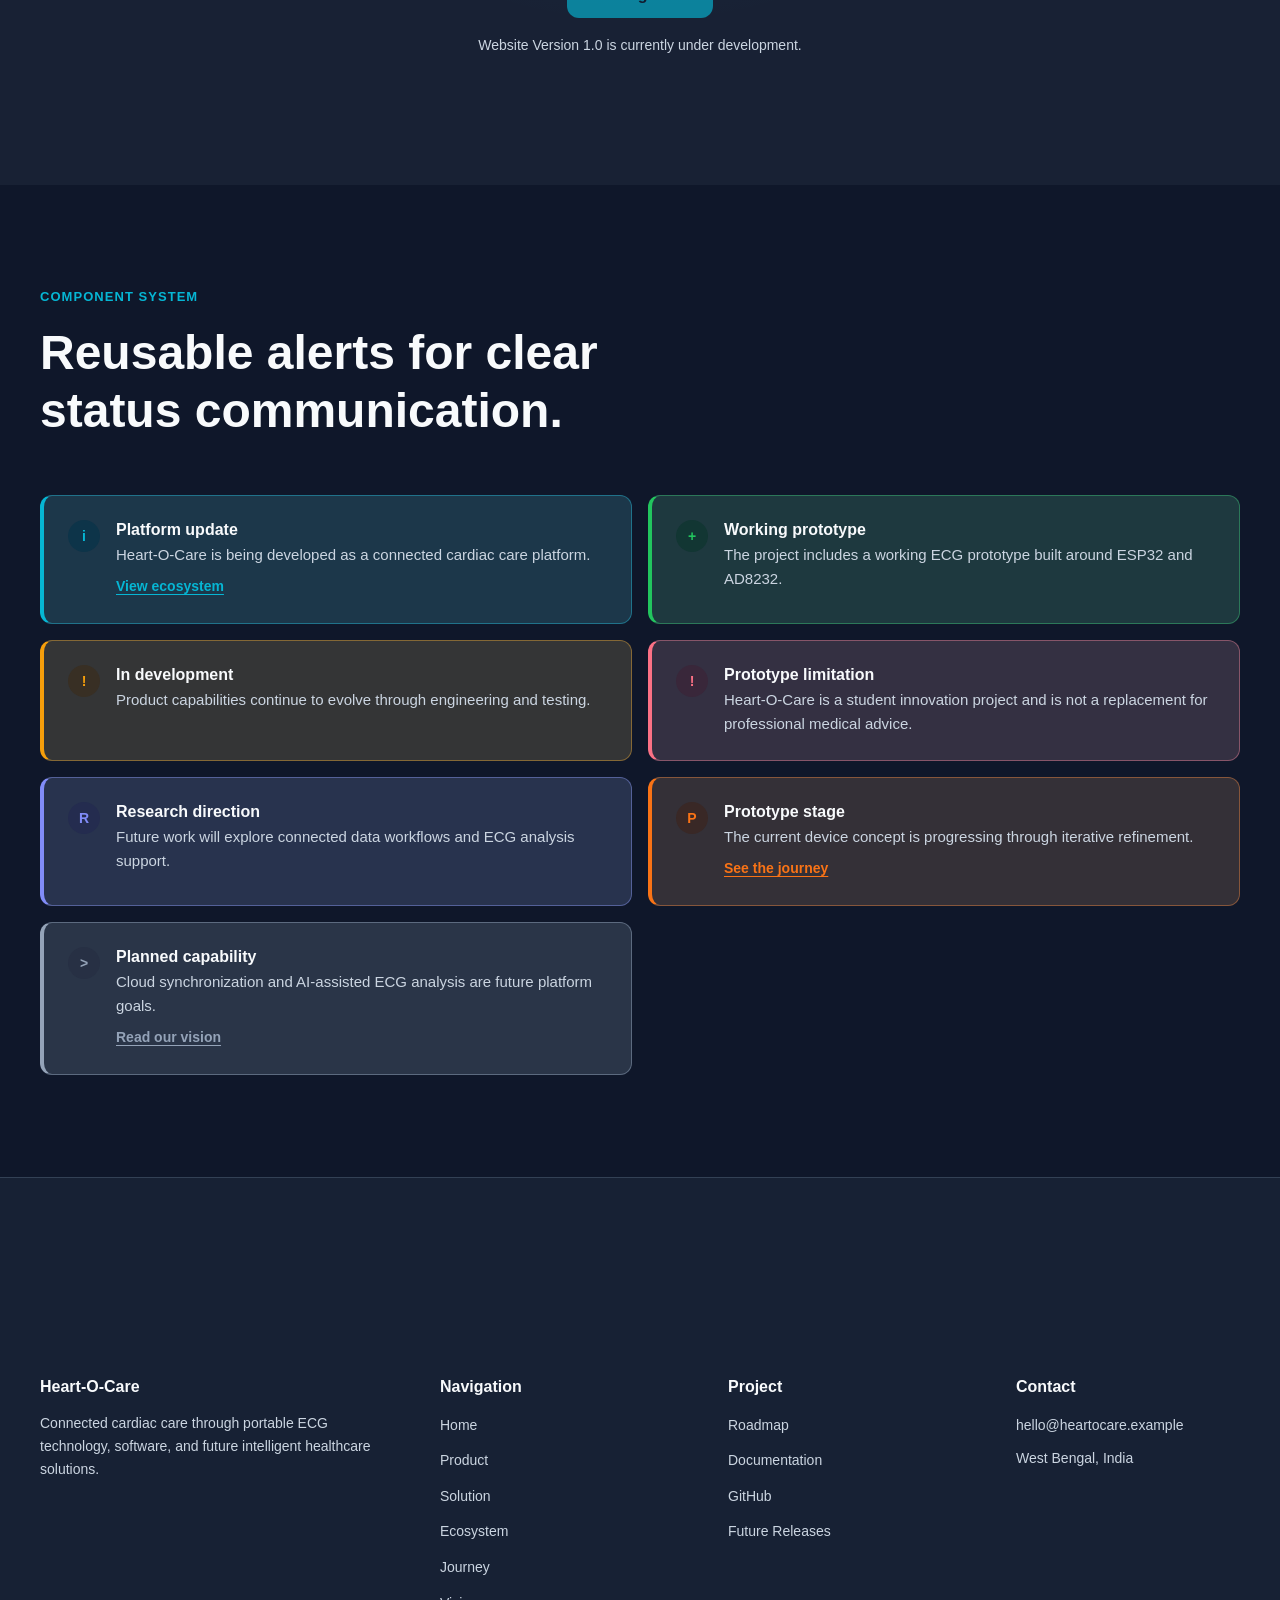
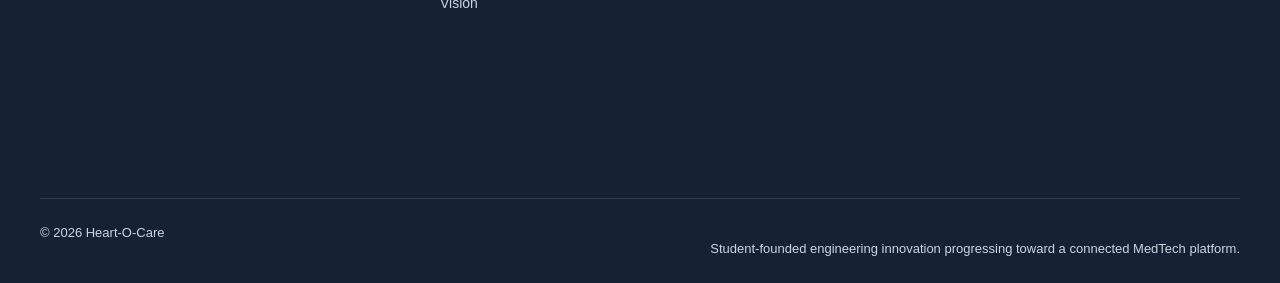
==== commit 8a6515fe: "HOC-189 Reusable Alert & Notice Components" ====
--- a/index.html
+++ b/index.html
@@ -286,6 +286,70 @@
         <p class="cta__note">Website Version 1.0 is currently under development.</p>
       </div>
     </section>
+
+    <!-- Alert Component Demo -->
+    <section class="alert-demo" aria-labelledby="alert-demo-title">
+      <div class="container">
+        <header class="alert-demo__intro">
+          <p class="alert-demo__eyebrow">Component System</p>
+          <h2 id="alert-demo-title">Reusable alerts for clear status communication.</h2>
+        </header>
+        <div class="alert-demo__grid">
+          <article class="alert alert--info">
+            <span class="alert__icon" aria-hidden="true">i</span>
+            <div class="alert__content">
+              <h3 class="alert__title">Platform update</h3>
+              <p class="alert__description">Heart-O-Care is being developed as a connected cardiac care platform.</p>
+              <a class="alert__action" href="#ecosystem">View ecosystem</a>
+            </div>
+          </article>
+          <article class="alert alert--success">
+            <span class="alert__icon" aria-hidden="true">+</span>
+            <div class="alert__content">
+              <h3 class="alert__title">Working prototype</h3>
+              <p class="alert__description">The project includes a working ECG prototype built around ESP32 and AD8232.</p>
+            </div>
+          </article>
+          <article class="alert alert--warning">
+            <span class="alert__icon" aria-hidden="true">!</span>
+            <div class="alert__content">
+              <h3 class="alert__title">In development</h3>
+              <p class="alert__description">Product capabilities continue to evolve through engineering and testing.</p>
+            </div>
+          </article>
+          <article class="alert alert--danger">
+            <span class="alert__icon" aria-hidden="true">!</span>
+            <div class="alert__content">
+              <h3 class="alert__title">Prototype limitation</h3>
+              <p class="alert__description">Heart-O-Care is a student innovation project and is not a replacement for professional medical advice.</p>
+            </div>
+          </article>
+          <article class="alert alert--research">
+            <span class="alert__icon" aria-hidden="true">R</span>
+            <div class="alert__content">
+              <h3 class="alert__title">Research direction</h3>
+              <p class="alert__description">Future work will explore connected data workflows and ECG analysis support.</p>
+            </div>
+          </article>
+          <article class="alert alert--prototype">
+            <span class="alert__icon" aria-hidden="true">P</span>
+            <div class="alert__content">
+              <h3 class="alert__title">Prototype stage</h3>
+              <p class="alert__description">The current device concept is progressing through iterative refinement.</p>
+              <a class="alert__action" href="#prototype-journey">See the journey</a>
+            </div>
+          </article>
+          <article class="alert alert--planned">
+            <span class="alert__icon" aria-hidden="true">&gt;</span>
+            <div class="alert__content">
+              <h3 class="alert__title">Planned capability</h3>
+              <p class="alert__description">Cloud synchronization and AI-assisted ECG analysis are future platform goals.</p>
+              <a class="alert__action" href="#about">Read our vision</a>
+            </div>
+          </article>
+        </div>
+      </div>
+    </section>
   </main>
 
   <!-- Footer -->
--- a/assets/css/style.css
+++ b/assets/css/style.css
@@ -5,6 +5,11 @@
   --color-primary: #06B6D4;
   --color-primary-hover: #0891B2;
   --color-accent: #22C55E;
+  --color-warning: #F59E0B;
+  --color-danger: #FB7185;
+  --color-research: #818CF8;
+  --color-prototype: #F97316;
+  --color-planned: #94A3B8;
   --color-text-primary: #F8FAFC;
   --color-text-secondary: #CBD5E1;
   --color-border: #334155;
@@ -1662,6 +1667,124 @@
   font-size: clamp(2rem, 4vw, 3.25rem);
 }
 
+/* Alert components */
+.alert {
+  --alert-accent: var(--color-primary);
+
+  align-items: flex-start;
+  background-color: color-mix(in srgb, var(--alert-accent) 10%, var(--color-surface));
+  border: 1px solid color-mix(in srgb, var(--alert-accent) 42%, var(--color-border));
+  border-left: 4px solid var(--alert-accent);
+  border-radius: var(--radius);
+  display: grid;
+  gap: var(--space-2);
+  grid-template-columns: auto minmax(0, 1fr);
+  padding: var(--space-3);
+}
+
+.alert--info {
+  --alert-accent: var(--color-primary);
+}
+
+.alert--success {
+  --alert-accent: var(--color-accent);
+}
+
+.alert--warning {
+  --alert-accent: var(--color-warning);
+}
+
+.alert--danger {
+  --alert-accent: var(--color-danger);
+}
+
+.alert--research {
+  --alert-accent: var(--color-research);
+}
+
+.alert--prototype {
+  --alert-accent: var(--color-prototype);
+}
+
+.alert--planned {
+  --alert-accent: var(--color-planned);
+}
+
+.alert__icon {
+  align-items: center;
+  background-color: color-mix(in srgb, var(--alert-accent) 18%, var(--color-background));
+  border-radius: 999px;
+  color: var(--alert-accent);
+  display: inline-flex;
+  flex: 0 0 auto;
+  font-size: 0.875rem;
+  font-weight: 800;
+  height: 2rem;
+  justify-content: center;
+  width: 2rem;
+}
+
+.alert__content {
+  min-width: 0;
+}
+
+.alert__title {
+  font-size: 1rem;
+  margin-block-end: 0.25rem;
+}
+
+.alert__description {
+  font-size: 0.9375rem;
+}
+
+.alert__action {
+  color: var(--alert-accent);
+  display: inline-flex;
+  font-size: 0.875rem;
+  font-weight: 700;
+  margin-block-start: var(--space-1);
+}
+
+.alert__action:hover {
+  color: var(--color-text-primary);
+}
+
+.alert-demo {
+  background-color: var(--color-background);
+}
+
+.alert-demo__intro {
+  margin-block-end: clamp(2rem, 5vw, 3.5rem);
+  max-width: 44rem;
+}
+
+.alert-demo__eyebrow {
+  color: var(--color-primary);
+  font-size: 0.8125rem;
+  font-weight: 700;
+  letter-spacing: 0.08em;
+  margin-block-end: var(--space-2);
+  text-transform: uppercase;
+}
+
+.alert-demo__grid {
+  display: grid;
+  gap: var(--space-2);
+  grid-template-columns: repeat(2, minmax(0, 1fr));
+}
+
+@media (max-width: 47.9375rem) {
+  .alert-demo__grid {
+    grid-template-columns: 1fr;
+  }
+}
+
+@media (max-width: 30rem) {
+  .alert {
+    grid-template-columns: 1fr;
+  }
+}
+
 @media (max-width: 63.9375rem) {
   .product-hero__layout,
   .product-purpose__layout {
